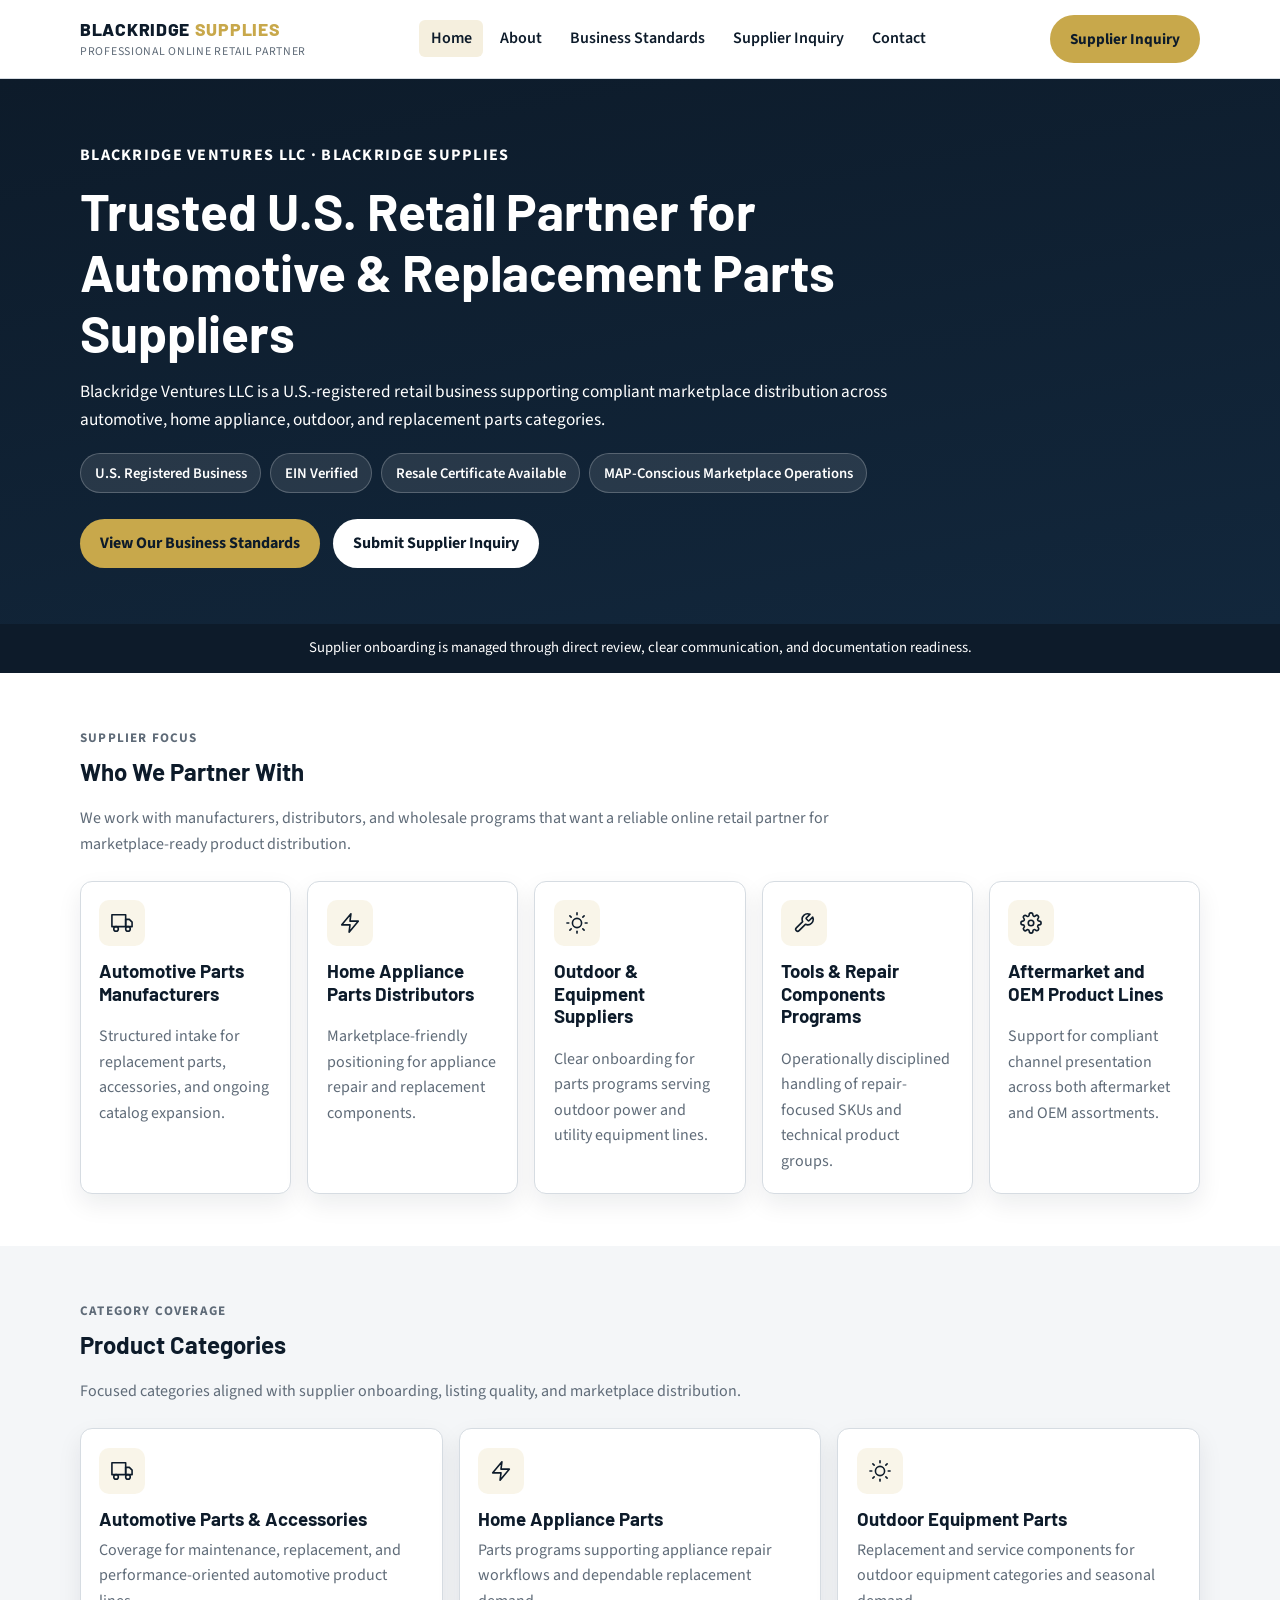
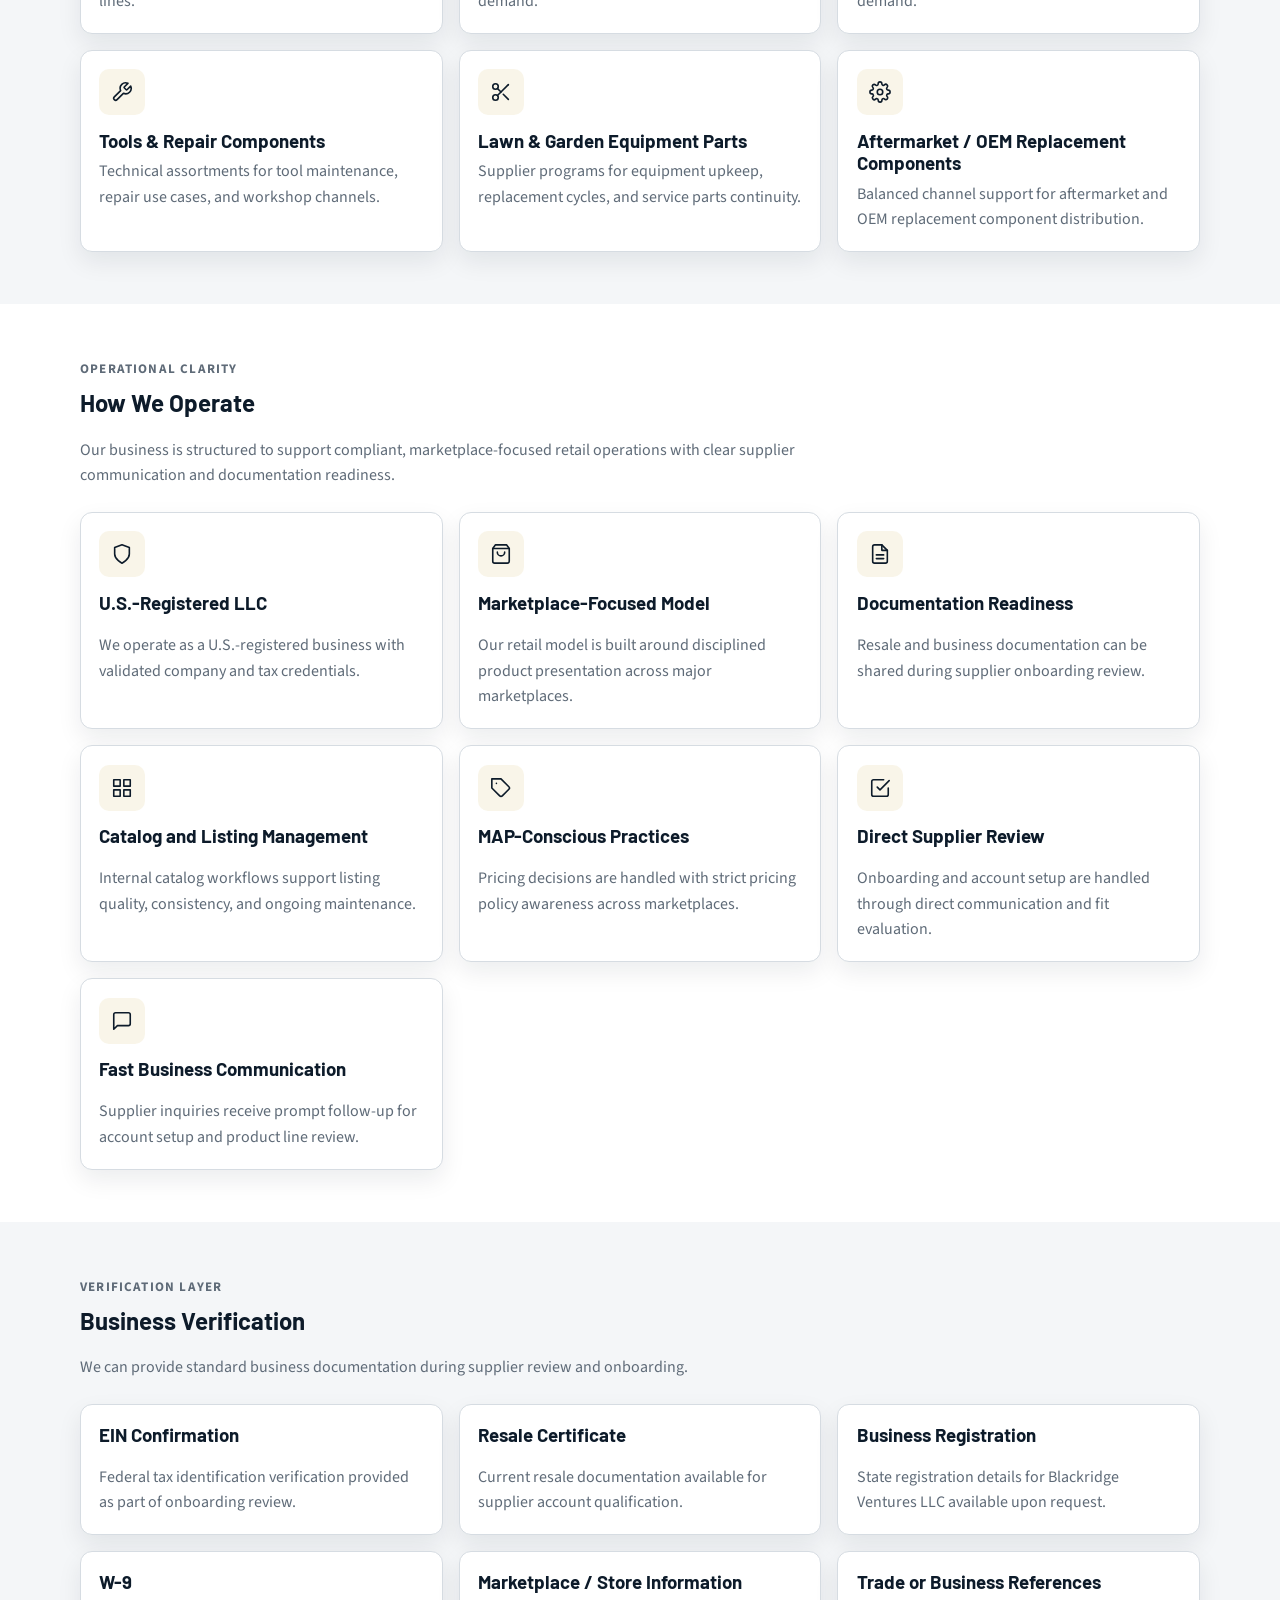
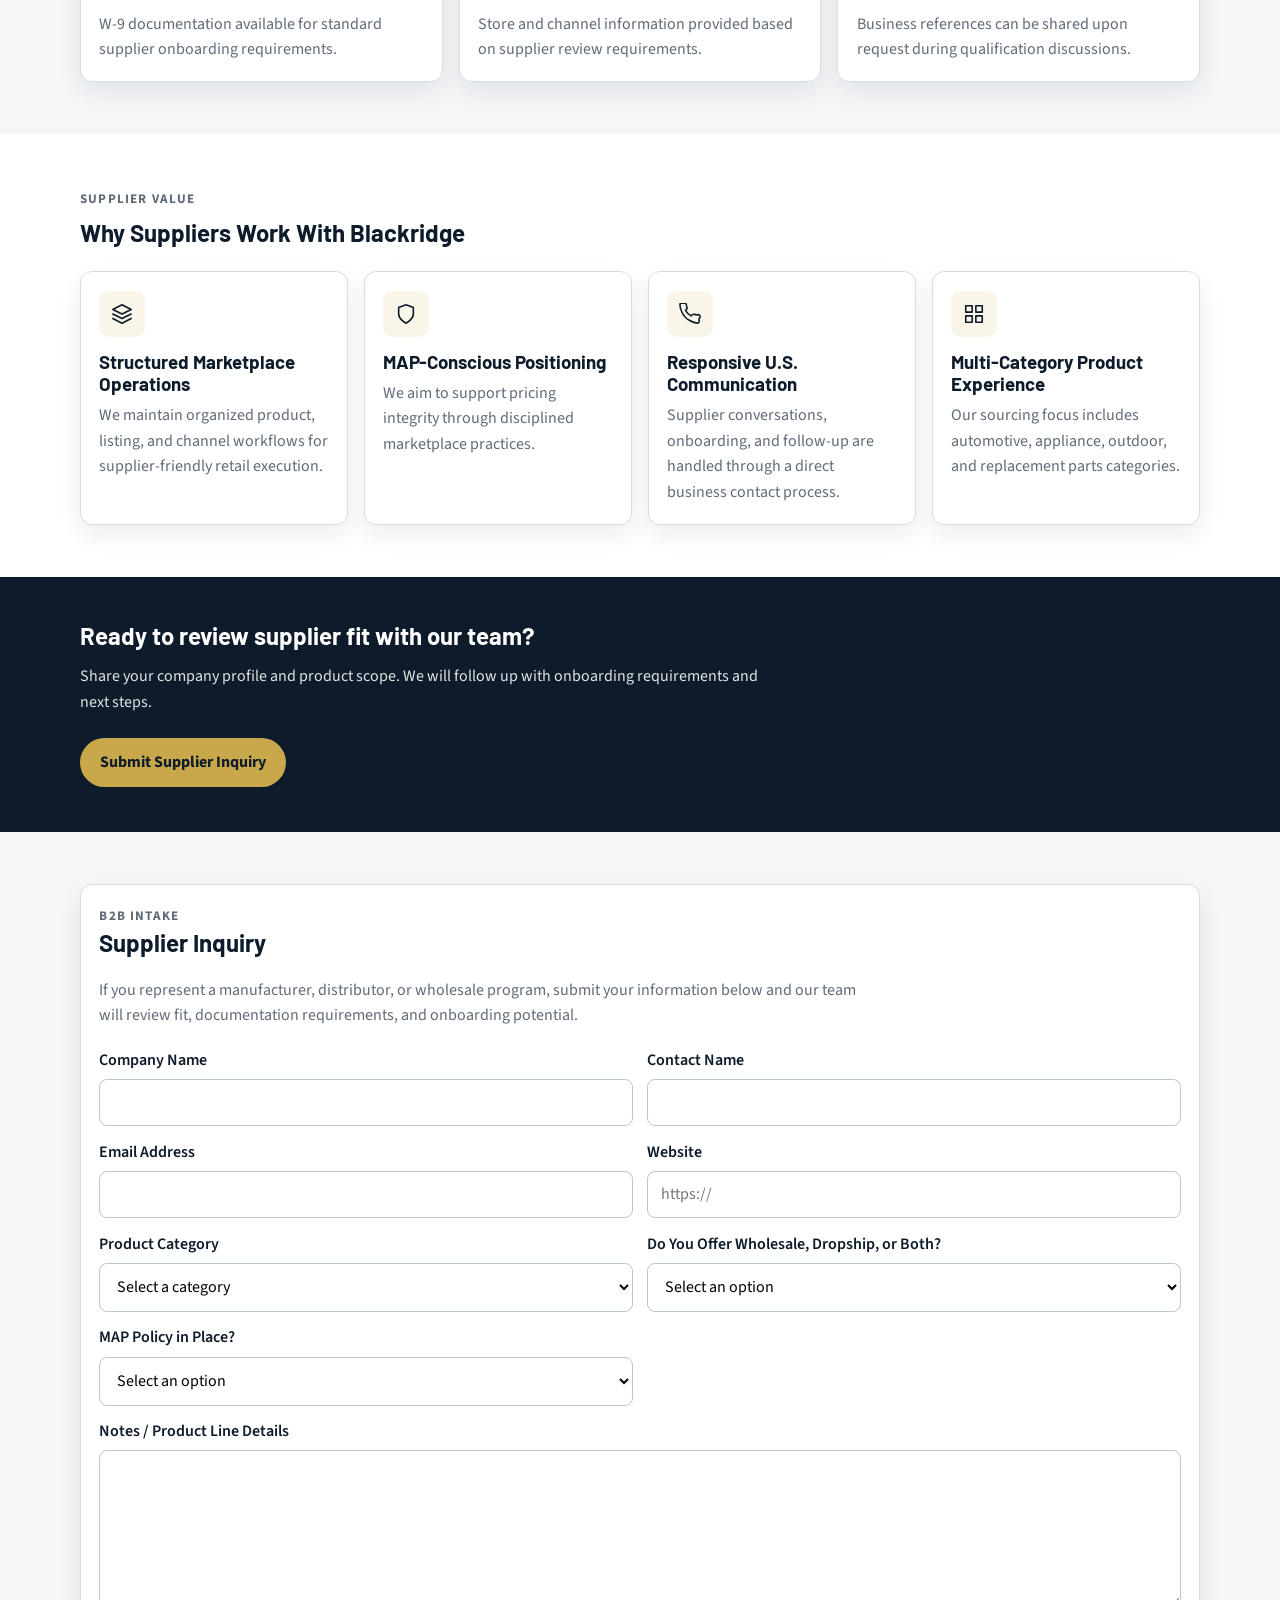
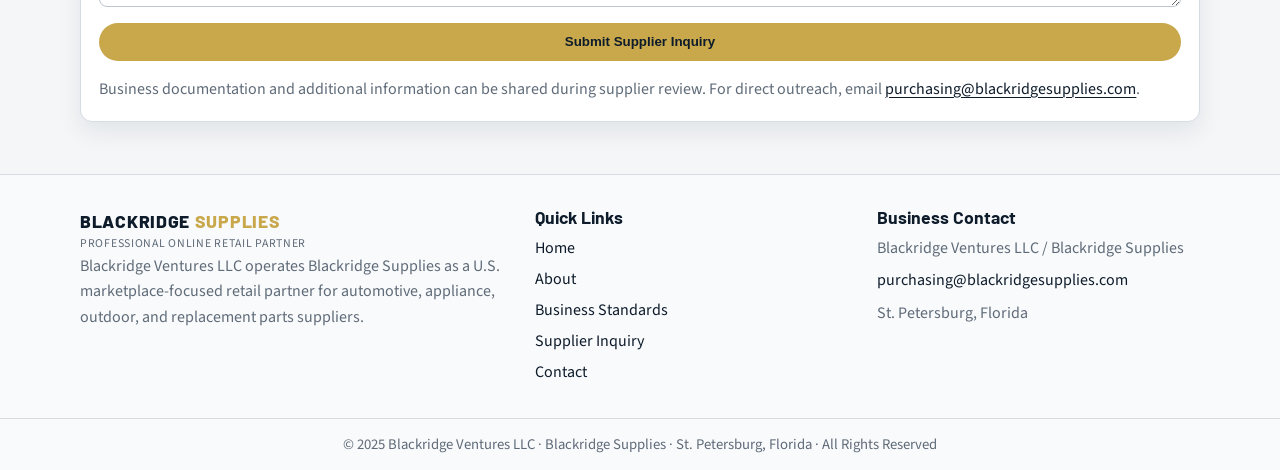
==== index.html @ 545519c8 "Add SVG icons to all cards and fix mobile operation card overlap - Replace absolute-positioned numbe" ====
<!DOCTYPE html>
<html lang="en">
<head>
  <meta charset="UTF-8">
  <meta name="viewport" content="width=device-width, initial-scale=1.0">
  <title>Blackridge Supplies | Supplier Partnerships</title>
  <meta name="description" content="Blackridge Ventures LLC is a U.S.-registered retail business and marketplace partner for automotive, appliance, outdoor, and replacement parts suppliers.">
  <meta property="og:type" content="website">
  <meta property="og:title" content="Blackridge Supplies | Supplier Partnerships">
  <meta property="og:description" content="Blackridge Ventures LLC is a U.S.-registered retail business and marketplace partner for automotive, appliance, outdoor, and replacement parts suppliers.">
  <meta name="twitter:card" content="summary">
  <meta name="twitter:title" content="Blackridge Supplies | Supplier Partnerships">
  <meta name="twitter:description" content="Blackridge Ventures LLC is a U.S.-registered retail business and marketplace partner for automotive, appliance, outdoor, and replacement parts suppliers.">
  <link rel="icon" type="image/svg+xml" href="favicon.svg">
  <link rel="preconnect" href="https://fonts.googleapis.com">
  <link rel="preconnect" href="https://fonts.gstatic.com" crossorigin>
  <link href="https://fonts.googleapis.com/css2?family=Barlow:wght@500;600;700;800&family=Source+Sans+3:wght@400;500;600;700&display=swap" rel="stylesheet">
  <link rel="stylesheet" href="css/styles.css">
</head>
<body>
  <header class="site-header">
    <div class="container nav-wrap">
      <a class="logo" href="index.html" aria-label="Blackridge Supplies Home">
        <span class="logo-main">BLACKRIDGE <span class="logo-accent">SUPPLIES</span></span>
        <span class="logo-subtitle">Professional Online Retail Partner</span>
      </a>
      <nav class="main-nav" aria-label="Primary">
        <ul>
          <li><a class="active" href="index.html">Home</a></li>
          <li><a href="about.html">About</a></li>
          <li><a href="#business-standards">Business Standards</a></li>
          <li><a href="#supplier-inquiry">Supplier Inquiry</a></li>
          <li><a href="contact.html">Contact</a></li>
        </ul>
      </nav>
      <a class="btn btn-gold inquiry-btn" href="#supplier-inquiry">Supplier Inquiry</a>
      <button class="mobile-nav-toggle" type="button" aria-expanded="false" aria-label="Open navigation menu" aria-controls="mobile-menu">
        <span></span>
        <span></span>
        <span></span>
      </button>
    </div>
    <div class="container mobile-menu-wrap">
      <nav id="mobile-menu" class="mobile-menu" aria-label="Mobile Navigation" hidden>
        <ul>
          <li><a href="index.html">Home</a></li>
          <li><a href="about.html">About</a></li>
          <li><a href="#business-standards">Business Standards</a></li>
          <li><a href="#supplier-inquiry">Supplier Inquiry</a></li>
          <li><a href="contact.html">Contact</a></li>
        </ul>
        <a class="btn btn-gold mobile-menu-cta" href="#supplier-inquiry">Submit Supplier Inquiry</a>
      </nav>
    </div>
  </header>

  <main>
    <section class="hero hero-home">
      <div class="container">
        <p class="eyebrow">Blackridge Ventures LLC &middot; Blackridge Supplies</p>
        <h1>Trusted U.S. Retail Partner for Automotive &amp; Replacement Parts Suppliers</h1>
        <p class="hero-subheadline">
          Blackridge Ventures LLC is a U.S.-registered retail business supporting compliant marketplace distribution across automotive, home appliance, outdoor, and replacement parts categories.
        </p>
        <ul class="trust-pills" aria-label="Business trust signals">
          <li>U.S. Registered Business</li>
          <li>EIN Verified</li>
          <li>Resale Certificate Available</li>
          <li>MAP-Conscious Marketplace Operations</li>
        </ul>
        <div class="hero-actions">
          <a class="btn btn-gold" href="#business-standards">View Our Business Standards</a>
          <a class="btn btn-light" href="#supplier-inquiry">Submit Supplier Inquiry</a>
        </div>
      </div>
    </section>

    <section class="trust-bar">
      <div class="container">
        Supplier onboarding is managed through direct review, clear communication, and documentation readiness.
      </div>
    </section>

    <section class="section">
      <div class="container">
        <div class="section-heading">
          <p class="section-tag">Supplier Focus</p>
          <h2>Who We Partner With</h2>
          <p>We work with manufacturers, distributors, and wholesale programs that want a reliable online retail partner for marketplace-ready product distribution.</p>
        </div>
        <div class="card-grid partner-grid">
          <article class="card">
            <div class="card-icon" aria-hidden="true"><svg viewBox="0 0 24 24"><rect x="1" y="3" width="15" height="13"/><polygon points="16 8 20 8 23 11 23 16 16 16 16 8"/><circle cx="5.5" cy="18.5" r="2.5"/><circle cx="18.5" cy="18.5" r="2.5"/></svg></div>
            <h3>Automotive Parts Manufacturers</h3>
            <p>Structured intake for replacement parts, accessories, and ongoing catalog expansion.</p>
          </article>
          <article class="card">
            <div class="card-icon" aria-hidden="true"><svg viewBox="0 0 24 24"><polygon points="13 2 3 14 12 14 11 22 21 10 12 10 13 2"/></svg></div>
            <h3>Home Appliance Parts Distributors</h3>
            <p>Marketplace-friendly positioning for appliance repair and replacement components.</p>
          </article>
          <article class="card">
            <div class="card-icon" aria-hidden="true"><svg viewBox="0 0 24 24"><circle cx="12" cy="12" r="5"/><line x1="12" y1="1" x2="12" y2="3"/><line x1="12" y1="21" x2="12" y2="23"/><line x1="4.22" y1="4.22" x2="5.64" y2="5.64"/><line x1="18.36" y1="18.36" x2="19.78" y2="19.78"/><line x1="1" y1="12" x2="3" y2="12"/><line x1="21" y1="12" x2="23" y2="12"/><line x1="4.22" y1="19.78" x2="5.64" y2="18.36"/><line x1="18.36" y1="5.64" x2="19.78" y2="4.22"/></svg></div>
            <h3>Outdoor &amp; Equipment Suppliers</h3>
            <p>Clear onboarding for parts programs serving outdoor power and utility equipment lines.</p>
          </article>
          <article class="card">
            <div class="card-icon" aria-hidden="true"><svg viewBox="0 0 24 24"><path d="M14.7 6.3a1 1 0 000 1.4l1.6 1.6a1 1 0 001.4 0l3.77-3.77a6 6 0 01-7.94 7.94l-6.91 6.91a2.12 2.12 0 01-3-3l6.91-6.91a6 6 0 017.94-7.94l-3.76 3.76z"/></svg></div>
            <h3>Tools &amp; Repair Components Programs</h3>
            <p>Operationally disciplined handling of repair-focused SKUs and technical product groups.</p>
          </article>
          <article class="card">
            <div class="card-icon" aria-hidden="true"><svg viewBox="0 0 24 24"><circle cx="12" cy="12" r="3"/><path d="M19.4 15a1.65 1.65 0 00.33 1.82l.06.06a2 2 0 010 2.83 2 2 0 01-2.83 0l-.06-.06a1.65 1.65 0 00-1.82-.33 1.65 1.65 0 00-1 1.51V21a2 2 0 01-4 0v-.09A1.65 1.65 0 009 19.4a1.65 1.65 0 00-1.82.33l-.06.06a2 2 0 01-2.83-2.83l.06-.06A1.65 1.65 0 004.68 15a1.65 1.65 0 00-1.51-1H3a2 2 0 010-4h.09A1.65 1.65 0 004.6 9a1.65 1.65 0 00-.33-1.82l-.06-.06a2 2 0 012.83-2.83l.06.06A1.65 1.65 0 009 4.68a1.65 1.65 0 001-1.51V3a2 2 0 014 0v.09a1.65 1.65 0 001 1.51 1.65 1.65 0 001.82-.33l.06-.06a2 2 0 012.83 2.83l-.06.06A1.65 1.65 0 0019.4 9a1.65 1.65 0 001.51 1H21a2 2 0 010 4h-.09a1.65 1.65 0 00-1.51 1z"/></svg></div>
            <h3>Aftermarket and OEM Product Lines</h3>
            <p>Support for compliant channel presentation across both aftermarket and OEM assortments.</p>
          </article>
        </div>
      </div>
    </section>

    <section class="section section-muted">
      <div class="container">
        <div class="section-heading">
          <p class="section-tag">Category Coverage</p>
          <h2>Product Categories</h2>
          <p>Focused categories aligned with supplier onboarding, listing quality, and marketplace distribution.</p>
        </div>
        <div class="card-grid category-grid">
          <article class="card category-card">
            <div class="card-icon" aria-hidden="true"><svg viewBox="0 0 24 24"><rect x="1" y="3" width="15" height="13"/><polygon points="16 8 20 8 23 11 23 16 16 16 16 8"/><circle cx="5.5" cy="18.5" r="2.5"/><circle cx="18.5" cy="18.5" r="2.5"/></svg></div>
            <h3>Automotive Parts &amp; Accessories</h3>
            <p>Coverage for maintenance, replacement, and performance-oriented automotive product lines.</p>
          </article>
          <article class="card category-card">
            <div class="card-icon" aria-hidden="true"><svg viewBox="0 0 24 24"><polygon points="13 2 3 14 12 14 11 22 21 10 12 10 13 2"/></svg></div>
            <h3>Home Appliance Parts</h3>
            <p>Parts programs supporting appliance repair workflows and dependable replacement demand.</p>
          </article>
          <article class="card category-card">
            <div class="card-icon" aria-hidden="true"><svg viewBox="0 0 24 24"><circle cx="12" cy="12" r="5"/><line x1="12" y1="1" x2="12" y2="3"/><line x1="12" y1="21" x2="12" y2="23"/><line x1="4.22" y1="4.22" x2="5.64" y2="5.64"/><line x1="18.36" y1="18.36" x2="19.78" y2="19.78"/><line x1="1" y1="12" x2="3" y2="12"/><line x1="21" y1="12" x2="23" y2="12"/><line x1="4.22" y1="19.78" x2="5.64" y2="18.36"/><line x1="18.36" y1="5.64" x2="19.78" y2="4.22"/></svg></div>
            <h3>Outdoor Equipment Parts</h3>
            <p>Replacement and service components for outdoor equipment categories and seasonal demand.</p>
          </article>
          <article class="card category-card">
            <div class="card-icon" aria-hidden="true"><svg viewBox="0 0 24 24"><path d="M14.7 6.3a1 1 0 000 1.4l1.6 1.6a1 1 0 001.4 0l3.77-3.77a6 6 0 01-7.94 7.94l-6.91 6.91a2.12 2.12 0 01-3-3l6.91-6.91a6 6 0 017.94-7.94l-3.76 3.76z"/></svg></div>
            <h3>Tools &amp; Repair Components</h3>
            <p>Technical assortments for tool maintenance, repair use cases, and workshop channels.</p>
          </article>
          <article class="card category-card">
            <div class="card-icon" aria-hidden="true"><svg viewBox="0 0 24 24"><circle cx="6" cy="6" r="3"/><circle cx="6" cy="18" r="3"/><line x1="20" y1="4" x2="8.12" y2="15.88"/><line x1="14.47" y1="14.48" x2="20" y2="20"/><line x1="8.12" y1="8.12" x2="12" y2="12"/></svg></div>
            <h3>Lawn &amp; Garden Equipment Parts</h3>
            <p>Supplier programs for equipment upkeep, replacement cycles, and service parts continuity.</p>
          </article>
          <article class="card category-card">
            <div class="card-icon" aria-hidden="true"><svg viewBox="0 0 24 24"><circle cx="12" cy="12" r="3"/><path d="M19.4 15a1.65 1.65 0 00.33 1.82l.06.06a2 2 0 010 2.83 2 2 0 01-2.83 0l-.06-.06a1.65 1.65 0 00-1.82-.33 1.65 1.65 0 00-1 1.51V21a2 2 0 01-4 0v-.09A1.65 1.65 0 009 19.4a1.65 1.65 0 00-1.82.33l-.06.06a2 2 0 01-2.83-2.83l.06-.06A1.65 1.65 0 004.68 15a1.65 1.65 0 00-1.51-1H3a2 2 0 010-4h.09A1.65 1.65 0 004.6 9a1.65 1.65 0 00-.33-1.82l-.06-.06a2 2 0 012.83-2.83l.06.06A1.65 1.65 0 009 4.68a1.65 1.65 0 001-1.51V3a2 2 0 014 0v.09a1.65 1.65 0 001 1.51 1.65 1.65 0 001.82-.33l.06-.06a2 2 0 012.83 2.83l-.06.06A1.65 1.65 0 0019.4 9a1.65 1.65 0 001.51 1H21a2 2 0 010 4h-.09a1.65 1.65 0 00-1.51 1z"/></svg></div>
            <h3>Aftermarket / OEM Replacement Components</h3>
            <p>Balanced channel support for aftermarket and OEM replacement component distribution.</p>
          </article>
        </div>
      </div>
    </section>

    <section class="section" id="business-standards">
      <div class="container">
        <div class="section-heading">
          <p class="section-tag">Operational Clarity</p>
          <h2>How We Operate</h2>
          <p>Our business is structured to support compliant, marketplace-focused retail operations with clear supplier communication and documentation readiness.</p>
        </div>
        <div class="card-grid operations-grid">
          <article class="card operation-card">
            <div class="card-icon" aria-hidden="true"><svg viewBox="0 0 24 24"><path d="M12 22s8-4 8-10V5l-8-3-8 3v7c0 6 8 10 8 10z"/></svg></div>
            <h3>U.S.-Registered LLC</h3>
            <p>We operate as a U.S.-registered business with validated company and tax credentials.</p>
          </article>
          <article class="card operation-card">
            <div class="card-icon" aria-hidden="true"><svg viewBox="0 0 24 24"><path d="M6 2L3 6v14a2 2 0 002 2h14a2 2 0 002-2V6l-3-4z"/><line x1="3" y1="6" x2="21" y2="6"/><path d="M16 10a4 4 0 01-8 0"/></svg></div>
            <h3>Marketplace-Focused Model</h3>
            <p>Our retail model is built around disciplined product presentation across major marketplaces.</p>
          </article>
          <article class="card operation-card">
            <div class="card-icon" aria-hidden="true"><svg viewBox="0 0 24 24"><path d="M14 2H6a2 2 0 00-2 2v16a2 2 0 002 2h12a2 2 0 002-2V8z"/><polyline points="14 2 14 8 20 8"/><line x1="16" y1="13" x2="8" y2="13"/><line x1="16" y1="17" x2="8" y2="17"/></svg></div>
            <h3>Documentation Readiness</h3>
            <p>Resale and business documentation can be shared during supplier onboarding review.</p>
          </article>
          <article class="card operation-card">
            <div class="card-icon" aria-hidden="true"><svg viewBox="0 0 24 24"><rect x="3" y="3" width="7" height="7"/><rect x="14" y="3" width="7" height="7"/><rect x="14" y="14" width="7" height="7"/><rect x="3" y="14" width="7" height="7"/></svg></div>
            <h3>Catalog and Listing Management</h3>
            <p>Internal catalog workflows support listing quality, consistency, and ongoing maintenance.</p>
          </article>
          <article class="card operation-card">
            <div class="card-icon" aria-hidden="true"><svg viewBox="0 0 24 24"><path d="M20.59 13.41l-7.17 7.17a2 2 0 01-2.83 0L2 12V2h10l8.59 8.59a2 2 0 010 2.82z"/><line x1="7" y1="7" x2="7.01" y2="7"/></svg></div>
            <h3>MAP-Conscious Practices</h3>
            <p>Pricing decisions are handled with strict pricing policy awareness across marketplaces.</p>
          </article>
          <article class="card operation-card">
            <div class="card-icon" aria-hidden="true"><svg viewBox="0 0 24 24"><polyline points="9 11 12 14 22 4"/><path d="M21 12v7a2 2 0 01-2 2H5a2 2 0 01-2-2V5a2 2 0 012-2h11"/></svg></div>
            <h3>Direct Supplier Review</h3>
            <p>Onboarding and account setup are handled through direct communication and fit evaluation.</p>
          </article>
          <article class="card operation-card">
            <div class="card-icon" aria-hidden="true"><svg viewBox="0 0 24 24"><path d="M21 15a2 2 0 01-2 2H7l-4 4V5a2 2 0 012-2h14a2 2 0 012 2z"/></svg></div>
            <h3>Fast Business Communication</h3>
            <p>Supplier inquiries receive prompt follow-up for account setup and product line review.</p>
          </article>
        </div>
      </div>
    </section>

    <section class="section section-muted">
      <div class="container">
        <div class="section-heading">
          <p class="section-tag">Verification Layer</p>
          <h2>Business Verification</h2>
          <p>We can provide standard business documentation during supplier review and onboarding.</p>
        </div>
        <div class="card-grid docs-grid">
          <article class="card">
            <h3>EIN Confirmation</h3>
            <p>Federal tax identification verification provided as part of onboarding review.</p>
          </article>
          <article class="card">
            <h3>Resale Certificate</h3>
            <p>Current resale documentation available for supplier account qualification.</p>
          </article>
          <article class="card">
            <h3>Business Registration</h3>
            <p>State registration details for Blackridge Ventures LLC available upon request.</p>
          </article>
          <article class="card">
            <h3>W-9</h3>
            <p>W-9 documentation available for standard supplier onboarding requirements.</p>
          </article>
          <article class="card">
            <h3>Marketplace / Store Information</h3>
            <p>Store and channel information provided based on supplier review requirements.</p>
          </article>
          <article class="card">
            <h3>Trade or Business References</h3>
            <p>Business references can be shared upon request during qualification discussions.</p>
          </article>
        </div>
      </div>
    </section>

    <section class="section">
      <div class="container">
        <div class="section-heading">
          <p class="section-tag">Supplier Value</p>
          <h2>Why Suppliers Work With Blackridge</h2>
        </div>
        <div class="card-grid reason-grid">
          <article class="card reason-card">
            <div class="card-icon" aria-hidden="true"><svg viewBox="0 0 24 24"><polygon points="12 2 2 7 12 12 22 7 12 2"/><polyline points="2 17 12 22 22 17"/><polyline points="2 12 12 17 22 12"/></svg></div>
            <h3>Structured Marketplace Operations</h3>
            <p>We maintain organized product, listing, and channel workflows for supplier-friendly retail execution.</p>
          </article>
          <article class="card reason-card">
            <div class="card-icon" aria-hidden="true"><svg viewBox="0 0 24 24"><path d="M12 22s8-4 8-10V5l-8-3-8 3v7c0 6 8 10 8 10z"/></svg></div>
            <h3>MAP-Conscious Positioning</h3>
            <p>We aim to support pricing integrity through disciplined marketplace practices.</p>
          </article>
          <article class="card reason-card">
            <div class="card-icon" aria-hidden="true"><svg viewBox="0 0 24 24"><path d="M22 16.92v3a2 2 0 01-2.18 2 19.79 19.79 0 01-8.63-3.07A19.5 19.5 0 013.07 9.8 19.79 19.79 0 01.99 1.17 2 2 0 013 .19h3a2 2 0 012 1.72c.127.96.361 1.903.7 2.81a2 2 0 01-.45 2.11L7.09 8a16 16 0 006.09 6.09l1.27-1.27a2 2 0 012.11-.45c.907.339 1.85.573 2.81.7A2 2 0 0122 16.92z"/></svg></div>
            <h3>Responsive U.S. Communication</h3>
            <p>Supplier conversations, onboarding, and follow-up are handled through a direct business contact process.</p>
          </article>
          <article class="card reason-card">
            <div class="card-icon" aria-hidden="true"><svg viewBox="0 0 24 24"><rect x="3" y="3" width="7" height="7"/><rect x="14" y="3" width="7" height="7"/><rect x="14" y="14" width="7" height="7"/><rect x="3" y="14" width="7" height="7"/></svg></div>
            <h3>Multi-Category Product Experience</h3>
            <p>Our sourcing focus includes automotive, appliance, outdoor, and replacement parts categories.</p>
          </article>
        </div>
      </div>
    </section>

    <section class="cta-banner">
      <div class="container cta-inner">
        <h2>Ready to review supplier fit with our team?</h2>
        <p>Share your company profile and product scope. We will follow up with onboarding requirements and next steps.</p>
        <a class="btn btn-gold" href="#supplier-inquiry">Submit Supplier Inquiry</a>
      </div>
    </section>

    <section class="section section-muted" id="supplier-inquiry">
      <div class="container">
        <div class="form-wrap card">
          <div class="section-heading">
            <p class="section-tag">B2B Intake</p>
            <h2>Supplier Inquiry</h2>
            <p>If you represent a manufacturer, distributor, or wholesale program, submit your information below and our team will review fit, documentation requirements, and onboarding potential.</p>
          </div>
          <form name="supplier-inquiry" netlify method="POST" class="contact-form">
            <input type="hidden" name="form-name" value="supplier-inquiry">
            <div class="form-grid">
              <div class="field-group">
                <label for="company-name">Company Name</label>
                <input id="company-name" name="company_name" type="text" required>
              </div>
              <div class="field-group">
                <label for="contact-name">Contact Name</label>
                <input id="contact-name" name="contact_name" type="text" required>
              </div>
              <div class="field-group">
                <label for="email">Email Address</label>
                <input id="email" name="email" type="email" required>
              </div>
              <div class="field-group">
                <label for="website">Website</label>
                <input id="website" name="website" type="url" placeholder="https://">
              </div>
              <div class="field-group">
                <label for="product-category">Product Category</label>
                <select id="product-category" name="product_category" required>
                  <option value="">Select a category</option>
                  <option value="automotive-parts">Automotive Parts &amp; Accessories</option>
                  <option value="home-appliance-parts">Home Appliance Parts</option>
                  <option value="outdoor-equipment-parts">Outdoor Equipment Parts</option>
                  <option value="tools-repair-components">Tools &amp; Repair Components</option>
                  <option value="multi-category">Multi-Category Product Program</option>
                </select>
              </div>
              <div class="field-group">
                <label for="model">Do You Offer Wholesale, Dropship, or Both?</label>
                <select id="model" name="fulfillment_model" required>
                  <option value="">Select an option</option>
                  <option value="wholesale">Wholesale</option>
                  <option value="dropship">Dropship</option>
                  <option value="both">Both</option>
                </select>
              </div>
              <div class="field-group">
                <label for="map-policy">MAP Policy in Place?</label>
                <select id="map-policy" name="map_policy" required>
                  <option value="">Select an option</option>
                  <option value="yes">Yes</option>
                  <option value="no">No</option>
                  <option value="varies">Varies by product line</option>
                </select>
              </div>
              <div class="field-group field-full">
                <label for="notes">Notes / Product Line Details</label>
                <textarea id="notes" name="notes" rows="6" required></textarea>
              </div>
            </div>
            <button class="btn btn-gold" type="submit">Submit Supplier Inquiry</button>
          </form>
          <p class="form-note">Business documentation and additional information can be shared during supplier review. For direct outreach, email <a href="mailto:purchasing@blackridgesupplies.com">purchasing@blackridgesupplies.com</a>.</p>
        </div>
      </div>
    </section>
  </main>

  <footer class="site-footer">
    <div class="container footer-top">
      <div>
        <a class="logo footer-logo" href="index.html">
          <span class="logo-main">BLACKRIDGE <span class="logo-accent">SUPPLIES</span></span>
          <span class="logo-subtitle">Professional Online Retail Partner</span>
        </a>
        <p class="footer-text">Blackridge Ventures LLC operates Blackridge Supplies as a U.S. marketplace-focused retail partner for automotive, appliance, outdoor, and replacement parts suppliers.</p>
      </div>
      <div>
        <h3 class="footer-title">Quick Links</h3>
        <ul class="footer-links">
          <li><a href="index.html">Home</a></li>
          <li><a href="about.html">About</a></li>
          <li><a href="#business-standards">Business Standards</a></li>
          <li><a href="#supplier-inquiry">Supplier Inquiry</a></li>
          <li><a href="contact.html">Contact</a></li>
        </ul>
      </div>
      <div>
        <h3 class="footer-title">Business Contact</h3>
        <p class="footer-text">Blackridge Ventures LLC / Blackridge Supplies</p>
        <p class="footer-text"><a href="mailto:purchasing@blackridgesupplies.com">purchasing@blackridgesupplies.com</a></p>
        <p class="footer-text">St. Petersburg, Florida</p>
      </div>
    </div>
    <div class="footer-bottom">
      <div class="container">
        &copy; 2025 Blackridge Ventures LLC &middot; Blackridge Supplies &middot; St. Petersburg, Florida &middot; All Rights Reserved
      </div>
    </div>
  </footer>
  <script>
    (function () {
      var forms = document.querySelectorAll(".contact-form");
      forms.forEach(function (form) {
        form.addEventListener("submit", function (e) {
          e.preventDefault();
          var btn = form.querySelector('[type="submit"]');
          if (!btn) return;
          btn.disabled = true;
          btn.textContent = "Sending\u2026";

          setTimeout(function () {
            var wrap = form.closest(".form-wrap") || form.parentElement;
            var successHtml =
              '<div class="form-success" role="alert" aria-live="assertive">' +
              '<div class="form-success-icon"><svg viewBox="0 0 24 24" aria-hidden="true"><polyline points="20 6 9 17 4 12"/></svg></div>' +
              '<p class="form-success-title">Inquiry Received</p>' +
              '<p>Thank you for submitting your information. Our team will review your inquiry and follow up within 1 business day.</p>' +
              '<p>For direct contact: <a href="mailto:purchasing@blackridgesupplies.com">purchasing@blackridgesupplies.com</a></p>' +
              '</div>';
            form.outerHTML = successHtml;
          }, 900);
        });
      });
    })();

    (function () {
      var header = document.querySelector(".site-header");
      if (!header) return;

      var toggle = header.querySelector(".mobile-nav-toggle");
      var menu = header.querySelector(".mobile-menu");
      if (!toggle || !menu) return;

      function closeMenu() {
        toggle.setAttribute("aria-expanded", "false");
        toggle.setAttribute("aria-label", "Open navigation menu");
        menu.classList.remove("is-open");
        menu.hidden = true;
      }

      function openMenu() {
        toggle.setAttribute("aria-expanded", "true");
        toggle.setAttribute("aria-label", "Close navigation menu");
        menu.hidden = false;
        requestAnimationFrame(function () {
          menu.classList.add("is-open");
        });
      }

      toggle.addEventListener("click", function () {
        var isExpanded = toggle.getAttribute("aria-expanded") === "true";
        if (isExpanded) {
          closeMenu();
        } else {
          openMenu();
        }
      });

      menu.querySelectorAll("a").forEach(function (link) {
        link.addEventListener("click", closeMenu);
      });

      document.addEventListener("keydown", function (event) {
        if (event.key === "Escape") closeMenu();
      });

      window.addEventListener("resize", function () {
        if (!window.matchMedia("(max-width: 768px)").matches) closeMenu();
      });
    })();
  </script>
</body>
</html>
---- css/styles.css ----
:root {
  --color-navy: #0d1b2a;
  --color-gold: #c8a84b;
  --color-white: #ffffff;
  --color-text: #1d2732;
  --color-muted: #5f6b78;
  --color-surface: #f4f6f8;
  --color-border: #d6dce2;
  --shadow-card: 0 10px 25px rgba(13, 27, 42, 0.08);
  --shadow-button: 0 8px 16px rgba(13, 27, 42, 0.2);
  --radius: 12px;
  --transition: all 0.3s ease;
  --container: 1120px;
}

*,
*::before,
*::after {
  box-sizing: border-box;
}

html {
  scroll-behavior: smooth;
}

body {
  margin: 0;
  font-family: "Source Sans 3", Arial, sans-serif;
  color: var(--color-text);
  background: var(--color-white);
  line-height: 1.6;
}

h1,
h2,
h3,
h4 {
  margin-top: 0;
  line-height: 1.2;
  font-family: "Barlow", "Segoe UI", sans-serif;
  color: var(--color-navy);
}

p {
  margin-top: 0;
}

a,
button,
input,
select,
textarea,
.card,
.btn {
  transition: var(--transition);
}

a {
  color: inherit;
  text-decoration: none;
}

.container {
  width: min(100% - 2rem, var(--container));
  margin-inline: auto;
}

.site-header {
  position: sticky;
  top: 0;
  z-index: 1000;
  background: var(--color-white);
  border-bottom: 1px solid var(--color-border);
}

.nav-wrap {
  display: flex;
  flex-wrap: wrap;
  align-items: center;
  justify-content: space-between;
  gap: 0.75rem 1rem;
  padding: 0.95rem 0;
}

.logo {
  display: inline-flex;
  flex-direction: column;
}

.logo-main {
  font-family: "Barlow", "Segoe UI", sans-serif;
  font-weight: 800;
  letter-spacing: 0.04em;
  font-size: 1.1rem;
  color: var(--color-navy);
}

.logo-accent {
  color: var(--color-gold);
}

.logo-subtitle {
  font-size: 0.74rem;
  color: var(--color-muted);
  text-transform: uppercase;
  letter-spacing: 0.06em;
}

.main-nav ul {
  list-style: none;
  display: flex;
  flex-wrap: wrap;
  gap: 0.35rem;
  margin: 0;
  padding: 0;
}

.main-nav a {
  display: inline-block;
  padding: 0.35rem 0.7rem;
  border-radius: 6px;
  color: var(--color-navy);
  font-weight: 600;
}

.main-nav a:hover,
.main-nav a.active {
  background: rgba(200, 168, 75, 0.18);
}

.btn {
  display: inline-flex;
  align-items: center;
  justify-content: center;
  border: 0;
  border-radius: 999px;
  padding: 0.72rem 1.25rem;
  font-weight: 700;
  cursor: pointer;
  text-align: center;
}

.btn-gold {
  background: var(--color-gold);
  color: var(--color-navy);
}

.btn-light {
  background: var(--color-white);
  color: var(--color-navy);
}

.btn:hover,
.btn:focus-visible {
  transform: translateY(-2px);
  box-shadow: var(--shadow-button);
}

.inquiry-btn {
  font-size: 0.95rem;
}

.mobile-nav-toggle,
.mobile-menu-wrap {
  display: none;
}

.mobile-nav-toggle {
  border: 1px solid var(--color-border);
  background: var(--color-white);
  color: var(--color-navy);
  border-radius: 10px;
  width: 44px;
  height: 40px;
  padding: 0;
  align-items: center;
  justify-content: center;
  flex-direction: column;
  gap: 4px;
  cursor: pointer;
}

.mobile-nav-toggle span {
  width: 18px;
  height: 2px;
  border-radius: 2px;
  background: var(--color-navy);
}

.mobile-menu {
  border-top: 1px solid var(--color-border);
  padding: 0.55rem 0 0.85rem;
  opacity: 0;
  transform: translateY(-8px);
  transition: opacity 0.25s ease, transform 0.25s ease;
}

.mobile-menu.is-open {
  opacity: 1;
  transform: translateY(0);
}

.mobile-menu ul {
  margin: 0;
  padding: 0;
  list-style: none;
  display: grid;
  gap: 0.2rem;
}

.mobile-menu a {
  display: block;
  font-weight: 600;
  color: var(--color-navy);
  padding: 0.58rem 0.15rem;
}

.mobile-menu-cta {
  width: 100%;
  margin-top: 0.55rem;
}

.hero {
  padding: 4rem 0 3.5rem;
}

.hero-home {
  background: linear-gradient(170deg, #0d1b2a 0%, #12273c 100%);
  color: var(--color-white);
}

.hero-home h1,
.hero-home p {
  color: var(--color-white);
}

.eyebrow {
  font-weight: 700;
  text-transform: uppercase;
  letter-spacing: 0.08em;
  color: var(--color-gold);
  margin-bottom: 0.7rem;
}

.hero h1 {
  font-size: clamp(2rem, 4vw, 3.2rem);
  margin-bottom: 0.9rem;
  max-width: 900px;
}

.hero-subheadline {
  font-size: 1.08rem;
  max-width: 820px;
}

.trust-pills {
  list-style: none;
  margin: 1.25rem 0 0;
  padding: 0;
  display: flex;
  flex-wrap: wrap;
  gap: 0.55rem;
}

.trust-pills li {
  font-weight: 600;
  font-size: 0.92rem;
  background: rgba(255, 255, 255, 0.1);
  color: var(--color-white);
  border: 1px solid rgba(255, 255, 255, 0.22);
  border-radius: 999px;
  padding: 0.45rem 0.85rem;
}

.hero-actions {
  margin-top: 1.6rem;
  display: flex;
  flex-direction: column;
  gap: 0.8rem;
  max-width: 430px;
}

.trust-bar {
  background: var(--color-navy);
  color: var(--color-white);
  font-size: 0.92rem;
  text-align: center;
  padding: 0.8rem 0;
}

.section {
  padding: 3.25rem 0;
}

.section-muted {
  background: var(--color-surface);
}

.section-heading {
  margin-bottom: 1.45rem;
}

.section-heading p {
  max-width: 760px;
  color: var(--color-muted);
}

.section-tag {
  display: inline-block;
  margin-bottom: 0.55rem;
  color: var(--color-gold);
  font-weight: 700;
  text-transform: uppercase;
  letter-spacing: 0.09em;
  font-size: 0.82rem;
}

.card-grid {
  display: grid;
  grid-template-columns: 1fr;
  gap: 1rem;
}

.card-grid > .card {
  height: 100%;
}

.card {
  background: var(--color-white);
  border: 1px solid var(--color-border);
  border-radius: var(--radius);
  box-shadow: var(--shadow-card);
  padding: 1.15rem;
}

.card:hover,
.card:focus-within {
  transform: translateY(-4px);
  box-shadow: 0 14px 28px rgba(13, 27, 42, 0.12);
}

.category-card h3,
.reason-card h3,
.value-card h3,
.info-card h3 {
  margin-bottom: 0.45rem;
}

.category-card p,
.reason-card p,
.value-card p,
.info-card p,
.card p {
  margin-bottom: 0;
  color: var(--color-muted);
}

.card-icon {
  width: 46px;
  height: 46px;
  border-radius: 10px;
  background: rgba(200, 168, 75, 0.12);
  display: flex;
  align-items: center;
  justify-content: center;
  margin-bottom: 0.9rem;
  flex-shrink: 0;
}

.card-icon svg {
  width: 22px;
  height: 22px;
  stroke: var(--color-navy);
  stroke-width: 1.75;
  fill: none;
  stroke-linecap: round;
  stroke-linejoin: round;
}

.cta-banner {
  background: var(--color-navy);
  color: var(--color-white);
  padding: 2.8rem 0;
}

.cta-banner h2 {
  color: var(--color-white);
  margin-bottom: 0.35rem;
}

.cta-banner p {
  color: rgba(255, 255, 255, 0.88);
  margin-bottom: 0.95rem;
  max-width: 700px;
}

.cta-inner {
  display: flex;
  flex-direction: column;
  align-items: flex-start;
  gap: 0.5rem;
}

.page-hero {
  background: var(--color-navy);
  padding: 3rem 0;
}

.page-hero h1 {
  color: var(--color-white);
  margin-bottom: 0;
}

.lead {
  font-size: 1.1rem;
  color: var(--color-text);
  margin-bottom: 0.9rem;
}

.lead-support {
  margin-bottom: 0;
  color: var(--color-muted);
}

.narrow-content {
  max-width: 900px;
}

.form-wrap .section-heading {
  margin-bottom: 1.2rem;
}

.contact-form {
  display: grid;
  gap: 0.95rem;
}

.form-grid {
  display: grid;
  grid-template-columns: 1fr;
  gap: 0.85rem;
}

.field-group {
  display: grid;
  gap: 0.35rem;
}

.field-full {
  grid-column: 1 / -1;
}

.contact-form label {
  font-weight: 600;
  color: var(--color-navy);
}

.contact-form input,
.contact-form select,
.contact-form textarea {
  width: 100%;
  padding: 0.72rem 0.8rem;
  border-radius: 8px;
  border: 1px solid #bcc6d1;
  font-family: "Source Sans 3", Arial, sans-serif;
  font-size: 1rem;
  background: var(--color-white);
}

.contact-form input:focus,
.contact-form select:focus,
.contact-form textarea:focus {
  outline: none;
  border-color: var(--color-gold);
  box-shadow: 0 0 0 3px rgba(200, 168, 75, 0.2);
}

.form-note {
  margin-top: 1rem;
  margin-bottom: 0;
  color: var(--color-muted);
}

.btn[disabled] {
  opacity: 0.65;
  cursor: not-allowed;
  transform: none;
  box-shadow: none;
}

.form-success {
  padding: 2rem 1.5rem;
  border: 1px solid rgba(200, 168, 75, 0.4);
  border-radius: var(--radius);
  background: rgba(200, 168, 75, 0.06);
  text-align: center;
}

.form-success-icon {
  display: inline-flex;
  align-items: center;
  justify-content: center;
  width: 52px;
  height: 52px;
  border-radius: 999px;
  background: rgba(200, 168, 75, 0.15);
  margin-bottom: 1rem;
}

.form-success-icon svg {
  width: 26px;
  height: 26px;
  stroke: var(--color-gold);
  stroke-width: 2.5;
  fill: none;
}

.form-success-title {
  font-family: "Barlow", "Segoe UI", sans-serif;
  font-weight: 700;
  font-size: 1.25rem;
  color: var(--color-navy);
  margin-bottom: 0.5rem;
}

.form-success p {
  color: var(--color-muted);
  max-width: 520px;
  margin-inline: auto;
}

.form-success p:last-child {
  margin-bottom: 0;
}

.form-note a {
  color: var(--color-navy);
  text-decoration: underline;
  text-decoration-thickness: 1px;
  text-underline-offset: 3px;
}

.site-footer {
  border-top: 1px solid var(--color-border);
  background: #f9fafc;
}

.footer-top {
  display: grid;
  grid-template-columns: 1fr;
  gap: 1.2rem;
  padding: 2rem 0;
}

.footer-title {
  font-size: 1.1rem;
  margin-bottom: 0.5rem;
}

.footer-links {
  margin: 0;
  padding: 0;
  list-style: none;
  display: grid;
  gap: 0.35rem;
}

.footer-links a,
.footer-text a {
  color: var(--color-navy);
}

.footer-links a:hover,
.footer-text a:hover {
  color: var(--color-gold);
}

.footer-text {
  margin-bottom: 0.45rem;
  color: var(--color-muted);
}

.footer-bottom {
  border-top: 1px solid var(--color-border);
  padding: 0.85rem 0;
  color: var(--color-muted);
  font-size: 0.92rem;
  text-align: center;
}

@media (min-width: 768px) {
  .hero-actions {
    flex-direction: row;
    max-width: none;
  }

  .partner-grid,
  .category-grid,
  .operations-grid,
  .docs-grid,
  .standards-grid,
  .reason-grid,
  .value-grid,
  .info-grid {
    grid-template-columns: repeat(2, minmax(0, 1fr));
  }

  .form-grid {
    grid-template-columns: repeat(2, minmax(0, 1fr));
  }

  .footer-top {
    grid-template-columns: 1.35fr 1fr 1fr;
  }
}

@media (min-width: 1200px) {
  .partner-grid {
    grid-template-columns: repeat(5, minmax(0, 1fr));
  }

  .category-grid {
    grid-template-columns: repeat(3, minmax(0, 1fr));
  }

  .operations-grid {
    grid-template-columns: repeat(3, minmax(0, 1fr));
  }

  .docs-grid {
    grid-template-columns: repeat(3, minmax(0, 1fr));
  }

  .standards-grid,
  .reason-grid,
  .value-grid,
  .info-grid {
    grid-template-columns: repeat(4, minmax(0, 1fr));
  }
}

@media (max-width: 768px) {
  .nav-wrap {
    flex-wrap: nowrap;
    gap: 0.55rem 0.7rem;
    padding: 0.58rem 0;
  }

  .main-nav,
  .inquiry-btn {
    display: none;
  }

  .mobile-menu-wrap {
    display: block;
  }

  .mobile-nav-toggle {
    display: inline-flex;
  }

  .logo-main {
    font-size: 0.95rem;
    letter-spacing: 0.03em;
  }

  .logo-subtitle {
    font-size: 0.64rem;
    letter-spacing: 0.03em;
  }

  .hero {
    padding: 2.35rem 0 2.05rem;
  }

  .eyebrow {
    margin-bottom: 0.45rem;
    font-size: 0.76rem;
  }

  .hero h1 {
    font-size: clamp(1.55rem, 6vw, 2.15rem);
    line-height: 1.14;
    margin-bottom: 0.62rem;
  }

  .hero-subheadline {
    font-size: 0.97rem;
    margin-bottom: 0.35rem;
  }

  .trust-pills {
    margin-top: 0.85rem;
    gap: 0.42rem;
  }

  .trust-pills li {
    font-size: 0.77rem;
    padding: 0.32rem 0.58rem;
  }

  .hero-actions {
    margin-top: 1rem;
    gap: 0.55rem;
    width: 100%;
    max-width: none;
  }

  .hero-actions .btn {
    width: 100%;
    min-height: 46px;
  }

  .trust-bar {
    font-size: 0.82rem;
    padding: 0.58rem 0;
  }

  .section {
    padding: 2.25rem 0;
  }

  .section-heading {
    margin-bottom: 1rem;
  }

  .section-heading h2 {
    margin-bottom: 0.42rem;
  }

  .section-heading p {
    font-size: 0.95rem;
  }

  .card-grid {
    gap: 0.75rem;
    grid-template-columns: 1fr;
  }

  .partner-grid,
  .category-grid,
  .operations-grid,
  .docs-grid,
  .standards-grid,
  .reason-grid,
  .value-grid,
  .info-grid {
    grid-template-columns: 1fr;
  }

  .card {
    padding: 0.9rem;
    border-radius: 11px;
  }

  .card h3 {
    margin-bottom: 0.35rem;
    font-size: 1.02rem;
  }

  .card p {
    font-size: 0.93rem;
  }

  .cta-banner {
    padding: 2rem 0;
  }

  .cta-banner h2 {
    font-size: 1.5rem;
  }

  .cta-banner p {
    font-size: 0.95rem;
    margin-bottom: 0.7rem;
  }

  .page-hero {
    padding: 2.15rem 0;
  }

  .lead {
    font-size: 1rem;
  }

  .form-wrap {
    padding: 1rem;
  }

  .form-grid {
    grid-template-columns: 1fr;
    gap: 0.72rem;
  }

  .field-group {
    gap: 0.27rem;
  }

  .contact-form textarea {
    min-height: 120px;
  }

  .contact-form .btn {
    width: 100%;
    min-height: 46px;
  }

  .footer-top {
    grid-template-columns: 1fr;
    gap: 0.95rem;
    padding: 1.55rem 0;
  }

  .footer-title {
    margin-bottom: 0.35rem;
  }

  .footer-bottom {
    font-size: 0.84rem;
    padding: 0.72rem 0;
  }
}

@media (max-width: 480px) {
  .container {
    width: min(100% - 1.35rem, var(--container));
  }

  .nav-wrap {
    padding: 0.5rem 0;
  }

  .logo-main {
    font-size: 0.9rem;
  }

  .logo-subtitle {
    font-size: 0.58rem;
    opacity: 0.85;
  }

  .mobile-nav-toggle {
    width: 40px;
    height: 36px;
  }

  .hero {
    padding: 2.05rem 0 1.75rem;
  }

  .hero h1 {
    font-size: clamp(1.36rem, 7.2vw, 1.72rem);
  }

  .hero-subheadline {
    font-size: 0.92rem;
  }

  .trust-pills {
    gap: 0.35rem;
  }

  .trust-pills li {
    font-size: 0.71rem;
    padding: 0.27rem 0.5rem;
  }

  .section {
    padding: 1.85rem 0;
  }

  .section-tag {
    font-size: 0.74rem;
    margin-bottom: 0.35rem;
  }

  .section-heading h2 {
    font-size: 1.48rem;
  }

  .section-heading p,
  .card p {
    font-size: 0.9rem;
  }

  .card {
    padding: 0.8rem;
  }

  .page-hero {
    padding: 1.9rem 0;
  }

  .cta-banner {
    padding: 1.8rem 0;
  }

  .cta-banner h2 {
    font-size: 1.32rem;
  }

  .form-wrap {
    padding: 0.85rem;
  }

  .contact-form input,
  .contact-form select,
  .contact-form textarea {
    font-size: 0.96rem;
    padding: 0.65rem 0.72rem;
  }

  .contact-form textarea {
    min-height: 108px;
  }

  .footer-top {
    padding: 1.35rem 0;
    gap: 0.85rem;
  }

  .footer-text,
  .footer-links a {
    font-size: 0.92rem;
  }
}
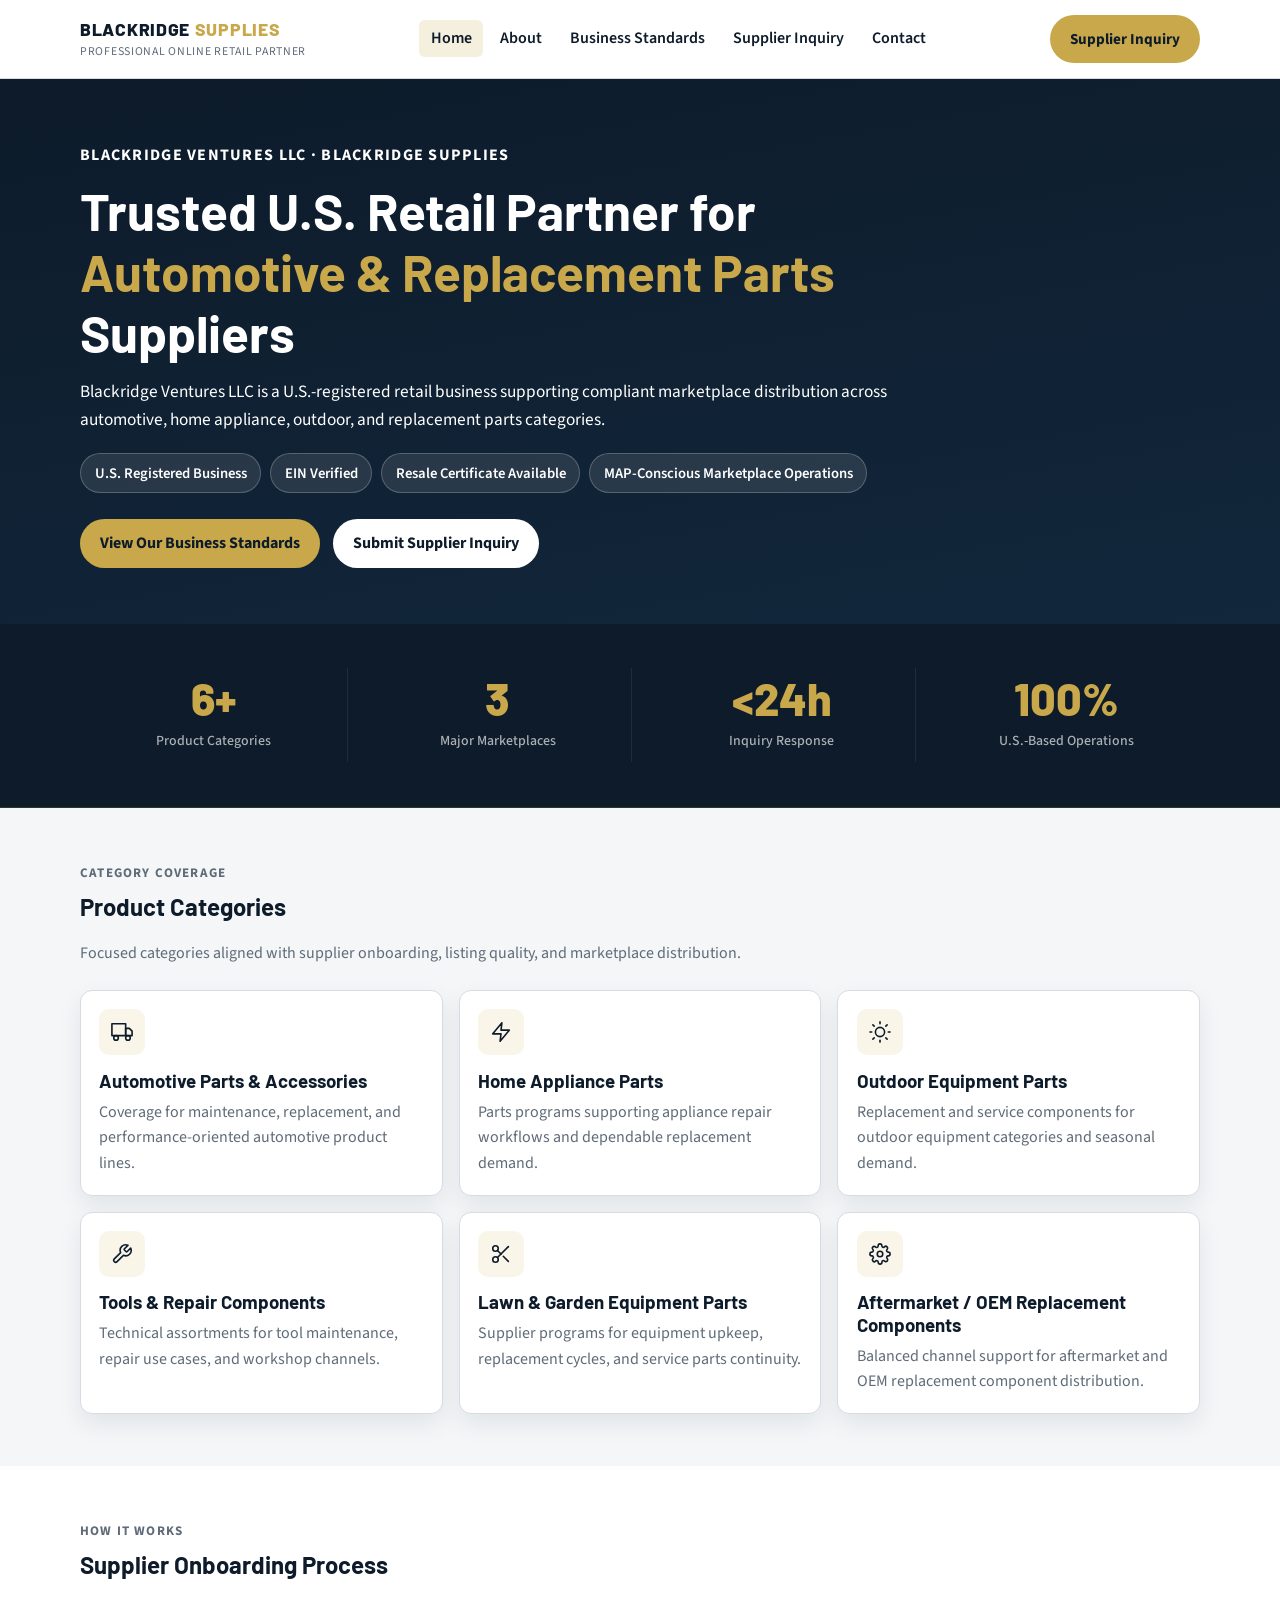
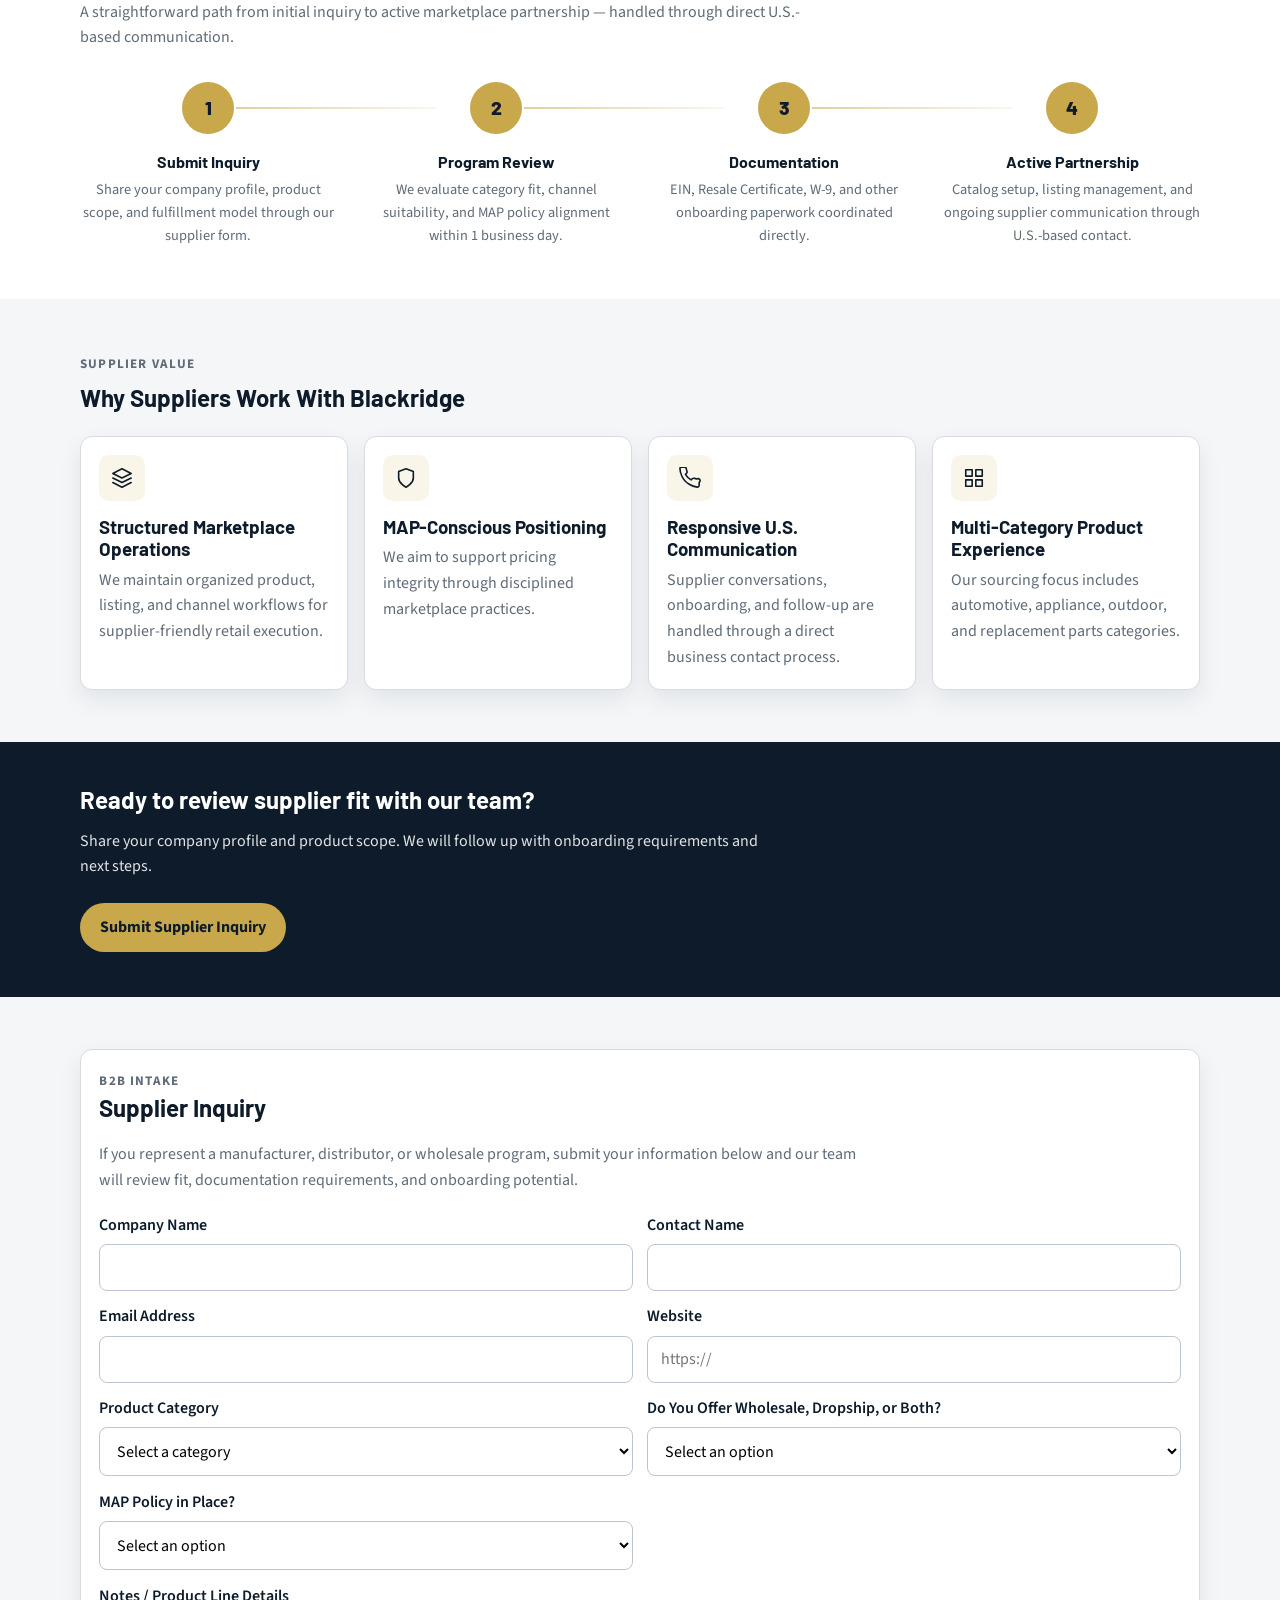
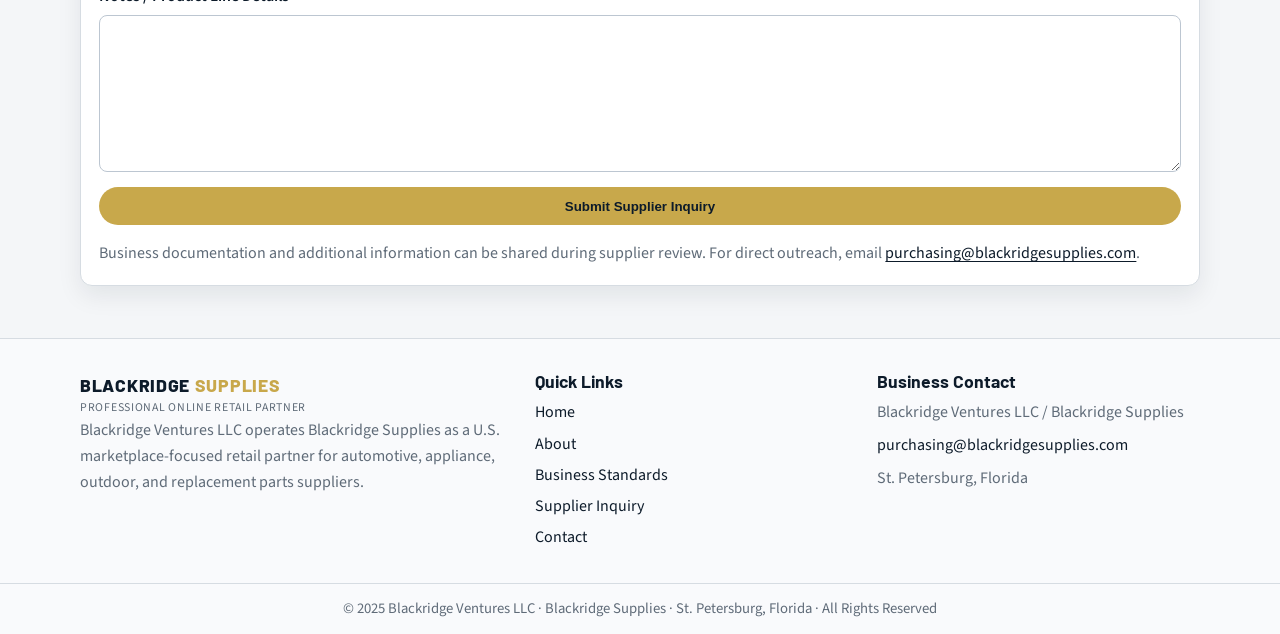
==== commit b3f15bc6: "Restructure home page: reduce clutter, add stats block and process flow - Add gold accent to hero H1" ====
--- a/index.html
+++ b/index.html
@@ -58,7 +58,7 @@
     <section class="hero hero-home">
       <div class="container">
         <p class="eyebrow">Blackridge Ventures LLC &middot; Blackridge Supplies</p>
-        <h1>Trusted U.S. Retail Partner for Automotive &amp; Replacement Parts Suppliers</h1>
+        <h1>Trusted U.S. Retail Partner for <span class="text-gold">Automotive &amp; Replacement Parts</span> Suppliers</h1>
         <p class="hero-subheadline">
           Blackridge Ventures LLC is a U.S.-registered retail business supporting compliant marketplace distribution across automotive, home appliance, outdoor, and replacement parts categories.
         </p>
@@ -75,45 +75,25 @@
       </div>
     </section>
 
-    <section class="trust-bar">
-      <div class="container">
-        Supplier onboarding is managed through direct review, clear communication, and documentation readiness.
-      </div>
-    </section>
-
-    <section class="section">
-      <div class="container">
-        <div class="section-heading">
-          <p class="section-tag">Supplier Focus</p>
-          <h2>Who We Partner With</h2>
-          <p>We work with manufacturers, distributors, and wholesale programs that want a reliable online retail partner for marketplace-ready product distribution.</p>
-        </div>
-        <div class="card-grid partner-grid">
-          <article class="card">
-            <div class="card-icon" aria-hidden="true"><svg viewBox="0 0 24 24"><rect x="1" y="3" width="15" height="13"/><polygon points="16 8 20 8 23 11 23 16 16 16 16 8"/><circle cx="5.5" cy="18.5" r="2.5"/><circle cx="18.5" cy="18.5" r="2.5"/></svg></div>
-            <h3>Automotive Parts Manufacturers</h3>
-            <p>Structured intake for replacement parts, accessories, and ongoing catalog expansion.</p>
-          </article>
-          <article class="card">
-            <div class="card-icon" aria-hidden="true"><svg viewBox="0 0 24 24"><polygon points="13 2 3 14 12 14 11 22 21 10 12 10 13 2"/></svg></div>
-            <h3>Home Appliance Parts Distributors</h3>
-            <p>Marketplace-friendly positioning for appliance repair and replacement components.</p>
-          </article>
-          <article class="card">
-            <div class="card-icon" aria-hidden="true"><svg viewBox="0 0 24 24"><circle cx="12" cy="12" r="5"/><line x1="12" y1="1" x2="12" y2="3"/><line x1="12" y1="21" x2="12" y2="23"/><line x1="4.22" y1="4.22" x2="5.64" y2="5.64"/><line x1="18.36" y1="18.36" x2="19.78" y2="19.78"/><line x1="1" y1="12" x2="3" y2="12"/><line x1="21" y1="12" x2="23" y2="12"/><line x1="4.22" y1="19.78" x2="5.64" y2="18.36"/><line x1="18.36" y1="5.64" x2="19.78" y2="4.22"/></svg></div>
-            <h3>Outdoor &amp; Equipment Suppliers</h3>
-            <p>Clear onboarding for parts programs serving outdoor power and utility equipment lines.</p>
-          </article>
-          <article class="card">
-            <div class="card-icon" aria-hidden="true"><svg viewBox="0 0 24 24"><path d="M14.7 6.3a1 1 0 000 1.4l1.6 1.6a1 1 0 001.4 0l3.77-3.77a6 6 0 01-7.94 7.94l-6.91 6.91a2.12 2.12 0 01-3-3l6.91-6.91a6 6 0 017.94-7.94l-3.76 3.76z"/></svg></div>
-            <h3>Tools &amp; Repair Components Programs</h3>
-            <p>Operationally disciplined handling of repair-focused SKUs and technical product groups.</p>
-          </article>
-          <article class="card">
-            <div class="card-icon" aria-hidden="true"><svg viewBox="0 0 24 24"><circle cx="12" cy="12" r="3"/><path d="M19.4 15a1.65 1.65 0 00.33 1.82l.06.06a2 2 0 010 2.83 2 2 0 01-2.83 0l-.06-.06a1.65 1.65 0 00-1.82-.33 1.65 1.65 0 00-1 1.51V21a2 2 0 01-4 0v-.09A1.65 1.65 0 009 19.4a1.65 1.65 0 00-1.82.33l-.06.06a2 2 0 01-2.83-2.83l.06-.06A1.65 1.65 0 004.68 15a1.65 1.65 0 00-1.51-1H3a2 2 0 010-4h.09A1.65 1.65 0 004.6 9a1.65 1.65 0 00-.33-1.82l-.06-.06a2 2 0 012.83-2.83l.06.06A1.65 1.65 0 009 4.68a1.65 1.65 0 001-1.51V3a2 2 0 014 0v.09a1.65 1.65 0 001 1.51 1.65 1.65 0 001.82-.33l.06-.06a2 2 0 012.83 2.83l-.06.06A1.65 1.65 0 0019.4 9a1.65 1.65 0 001.51 1H21a2 2 0 010 4h-.09a1.65 1.65 0 00-1.51 1z"/></svg></div>
-            <h3>Aftermarket and OEM Product Lines</h3>
-            <p>Support for compliant channel presentation across both aftermarket and OEM assortments.</p>
-          </article>
+    <section class="stats-block">
+      <div class="container">
+        <div class="stats-grid">
+          <div class="stat-item">
+            <span class="stat-number">6+</span>
+            <span class="stat-label">Product Categories</span>
+          </div>
+          <div class="stat-item">
+            <span class="stat-number">3</span>
+            <span class="stat-label">Major Marketplaces</span>
+          </div>
+          <div class="stat-item">
+            <span class="stat-number">&lt;24h</span>
+            <span class="stat-label">Inquiry Response</span>
+          </div>
+          <div class="stat-item">
+            <span class="stat-number">100%</span>
+            <span class="stat-label">U.S.-Based Operations</span>
+          </div>
         </div>
       </div>
     </section>
@@ -163,87 +143,36 @@
     <section class="section" id="business-standards">
       <div class="container">
         <div class="section-heading">
-          <p class="section-tag">Operational Clarity</p>
-          <h2>How We Operate</h2>
-          <p>Our business is structured to support compliant, marketplace-focused retail operations with clear supplier communication and documentation readiness.</p>
-        </div>
-        <div class="card-grid operations-grid">
-          <article class="card operation-card">
-            <div class="card-icon" aria-hidden="true"><svg viewBox="0 0 24 24"><path d="M12 22s8-4 8-10V5l-8-3-8 3v7c0 6 8 10 8 10z"/></svg></div>
-            <h3>U.S.-Registered LLC</h3>
-            <p>We operate as a U.S.-registered business with validated company and tax credentials.</p>
-          </article>
-          <article class="card operation-card">
-            <div class="card-icon" aria-hidden="true"><svg viewBox="0 0 24 24"><path d="M6 2L3 6v14a2 2 0 002 2h14a2 2 0 002-2V6l-3-4z"/><line x1="3" y1="6" x2="21" y2="6"/><path d="M16 10a4 4 0 01-8 0"/></svg></div>
-            <h3>Marketplace-Focused Model</h3>
-            <p>Our retail model is built around disciplined product presentation across major marketplaces.</p>
-          </article>
-          <article class="card operation-card">
-            <div class="card-icon" aria-hidden="true"><svg viewBox="0 0 24 24"><path d="M14 2H6a2 2 0 00-2 2v16a2 2 0 002 2h12a2 2 0 002-2V8z"/><polyline points="14 2 14 8 20 8"/><line x1="16" y1="13" x2="8" y2="13"/><line x1="16" y1="17" x2="8" y2="17"/></svg></div>
-            <h3>Documentation Readiness</h3>
-            <p>Resale and business documentation can be shared during supplier onboarding review.</p>
-          </article>
-          <article class="card operation-card">
-            <div class="card-icon" aria-hidden="true"><svg viewBox="0 0 24 24"><rect x="3" y="3" width="7" height="7"/><rect x="14" y="3" width="7" height="7"/><rect x="14" y="14" width="7" height="7"/><rect x="3" y="14" width="7" height="7"/></svg></div>
-            <h3>Catalog and Listing Management</h3>
-            <p>Internal catalog workflows support listing quality, consistency, and ongoing maintenance.</p>
-          </article>
-          <article class="card operation-card">
-            <div class="card-icon" aria-hidden="true"><svg viewBox="0 0 24 24"><path d="M20.59 13.41l-7.17 7.17a2 2 0 01-2.83 0L2 12V2h10l8.59 8.59a2 2 0 010 2.82z"/><line x1="7" y1="7" x2="7.01" y2="7"/></svg></div>
-            <h3>MAP-Conscious Practices</h3>
-            <p>Pricing decisions are handled with strict pricing policy awareness across marketplaces.</p>
-          </article>
-          <article class="card operation-card">
-            <div class="card-icon" aria-hidden="true"><svg viewBox="0 0 24 24"><polyline points="9 11 12 14 22 4"/><path d="M21 12v7a2 2 0 01-2 2H5a2 2 0 01-2-2V5a2 2 0 012-2h11"/></svg></div>
-            <h3>Direct Supplier Review</h3>
-            <p>Onboarding and account setup are handled through direct communication and fit evaluation.</p>
-          </article>
-          <article class="card operation-card">
-            <div class="card-icon" aria-hidden="true"><svg viewBox="0 0 24 24"><path d="M21 15a2 2 0 01-2 2H7l-4 4V5a2 2 0 012-2h14a2 2 0 012 2z"/></svg></div>
-            <h3>Fast Business Communication</h3>
-            <p>Supplier inquiries receive prompt follow-up for account setup and product line review.</p>
-          </article>
+          <p class="section-tag">How It Works</p>
+          <h2>Supplier Onboarding Process</h2>
+          <p>A straightforward path from initial inquiry to active marketplace partnership — handled through direct U.S.-based communication.</p>
+        </div>
+        <div class="process-flow">
+          <div class="process-step">
+            <div class="process-num">1</div>
+            <h3>Submit Inquiry</h3>
+            <p>Share your company profile, product scope, and fulfillment model through our supplier form.</p>
+          </div>
+          <div class="process-step">
+            <div class="process-num">2</div>
+            <h3>Program Review</h3>
+            <p>We evaluate category fit, channel suitability, and MAP policy alignment within 1 business day.</p>
+          </div>
+          <div class="process-step">
+            <div class="process-num">3</div>
+            <h3>Documentation</h3>
+            <p>EIN, Resale Certificate, W-9, and other onboarding paperwork coordinated directly.</p>
+          </div>
+          <div class="process-step">
+            <div class="process-num">4</div>
+            <h3>Active Partnership</h3>
+            <p>Catalog setup, listing management, and ongoing supplier communication through U.S.-based contact.</p>
+          </div>
         </div>
       </div>
     </section>
 
     <section class="section section-muted">
-      <div class="container">
-        <div class="section-heading">
-          <p class="section-tag">Verification Layer</p>
-          <h2>Business Verification</h2>
-          <p>We can provide standard business documentation during supplier review and onboarding.</p>
-        </div>
-        <div class="card-grid docs-grid">
-          <article class="card">
-            <h3>EIN Confirmation</h3>
-            <p>Federal tax identification verification provided as part of onboarding review.</p>
-          </article>
-          <article class="card">
-            <h3>Resale Certificate</h3>
-            <p>Current resale documentation available for supplier account qualification.</p>
-          </article>
-          <article class="card">
-            <h3>Business Registration</h3>
-            <p>State registration details for Blackridge Ventures LLC available upon request.</p>
-          </article>
-          <article class="card">
-            <h3>W-9</h3>
-            <p>W-9 documentation available for standard supplier onboarding requirements.</p>
-          </article>
-          <article class="card">
-            <h3>Marketplace / Store Information</h3>
-            <p>Store and channel information provided based on supplier review requirements.</p>
-          </article>
-          <article class="card">
-            <h3>Trade or Business References</h3>
-            <p>Business references can be shared upon request during qualification discussions.</p>
-          </article>
-        </div>
-      </div>
-    </section>
-
-    <section class="section">
       <div class="container">
         <div class="section-heading">
           <p class="section-tag">Supplier Value</p>
--- a/css/styles.css
+++ b/css/styles.css
@@ -280,12 +280,98 @@
   max-width: 430px;
 }
 
-.trust-bar {
+.text-gold {
+  color: var(--color-gold);
+}
+
+.stats-block {
   background: var(--color-navy);
-  color: var(--color-white);
-  font-size: 0.92rem;
+  padding: 2.8rem 0;
+  border-bottom: 1px solid rgba(200, 168, 75, 0.18);
+}
+
+.stats-grid {
+  display: grid;
+  grid-template-columns: repeat(4, 1fr);
+  gap: 1rem;
   text-align: center;
-  padding: 0.8rem 0;
+}
+
+.stat-item {
+  padding: 0.5rem 1rem;
+  border-right: 1px solid rgba(255, 255, 255, 0.08);
+}
+
+.stat-item:last-child {
+  border-right: none;
+}
+
+.stat-number {
+  display: block;
+  font-family: "Barlow", "Segoe UI", sans-serif;
+  font-weight: 800;
+  font-size: clamp(2rem, 3.5vw, 2.8rem);
+  color: var(--color-gold);
+  line-height: 1;
+  margin-bottom: 0.45rem;
+}
+
+.stat-label {
+  font-size: 0.87rem;
+  color: rgba(255, 255, 255, 0.65);
+  font-weight: 500;
+  line-height: 1.3;
+}
+
+.process-flow {
+  display: grid;
+  grid-template-columns: repeat(4, 1fr);
+  gap: 2rem;
+  position: relative;
+  padding-top: 0.5rem;
+}
+
+.process-step {
+  text-align: center;
+  position: relative;
+}
+
+.process-step:not(:last-child)::after {
+  content: '';
+  position: absolute;
+  top: 25px;
+  left: calc(50% + 28px);
+  width: calc(100% - 56px);
+  height: 2px;
+  background: linear-gradient(to right, rgba(200, 168, 75, 0.55), rgba(200, 168, 75, 0.1));
+}
+
+.process-num {
+  width: 52px;
+  height: 52px;
+  border-radius: 999px;
+  background: var(--color-gold);
+  color: var(--color-navy);
+  font-family: "Barlow", "Segoe UI", sans-serif;
+  font-weight: 800;
+  font-size: 1.2rem;
+  display: flex;
+  align-items: center;
+  justify-content: center;
+  margin: 0 auto 1.1rem;
+  position: relative;
+  z-index: 1;
+}
+
+.process-step h3 {
+  font-size: 1rem;
+  margin-bottom: 0.45rem;
+}
+
+.process-step p {
+  font-size: 0.9rem;
+  color: var(--color-muted);
+  margin-bottom: 0;
 }
 
 .section {
@@ -711,9 +797,65 @@
     min-height: 46px;
   }
 
-  .trust-bar {
-    font-size: 0.82rem;
-    padding: 0.58rem 0;
+  .stats-grid {
+    grid-template-columns: repeat(2, 1fr);
+    gap: 0;
+  }
+
+  .stat-item {
+    padding: 1rem;
+    border-right: none;
+    border-bottom: 1px solid rgba(255, 255, 255, 0.08);
+  }
+
+  .stat-item:nth-child(odd) {
+    border-right: 1px solid rgba(255, 255, 255, 0.08);
+  }
+
+  .stat-item:nth-last-child(-n+2) {
+    border-bottom: none;
+  }
+
+  .process-flow {
+    grid-template-columns: 1fr;
+    gap: 0;
+  }
+
+  .process-step {
+    display: grid;
+    grid-template-columns: 52px 1fr;
+    column-gap: 1.1rem;
+    text-align: left;
+    padding-bottom: 1.75rem;
+    position: relative;
+  }
+
+  .process-step:last-child {
+    padding-bottom: 0;
+  }
+
+  .process-step:not(:last-child)::after {
+    top: 52px;
+    left: 25px;
+    width: 2px;
+    height: calc(100% - 52px);
+    background: linear-gradient(to bottom, rgba(200, 168, 75, 0.55), rgba(200, 168, 75, 0.1));
+  }
+
+  .process-num {
+    margin: 0;
+    grid-row: 1 / 3;
+    align-self: start;
+  }
+
+  .process-step h3,
+  .process-step p {
+    grid-column: 2;
+    align-self: start;
+  }
+
+  .process-step h3 {
+    margin-bottom: 0.3rem;
   }
 
   .section {
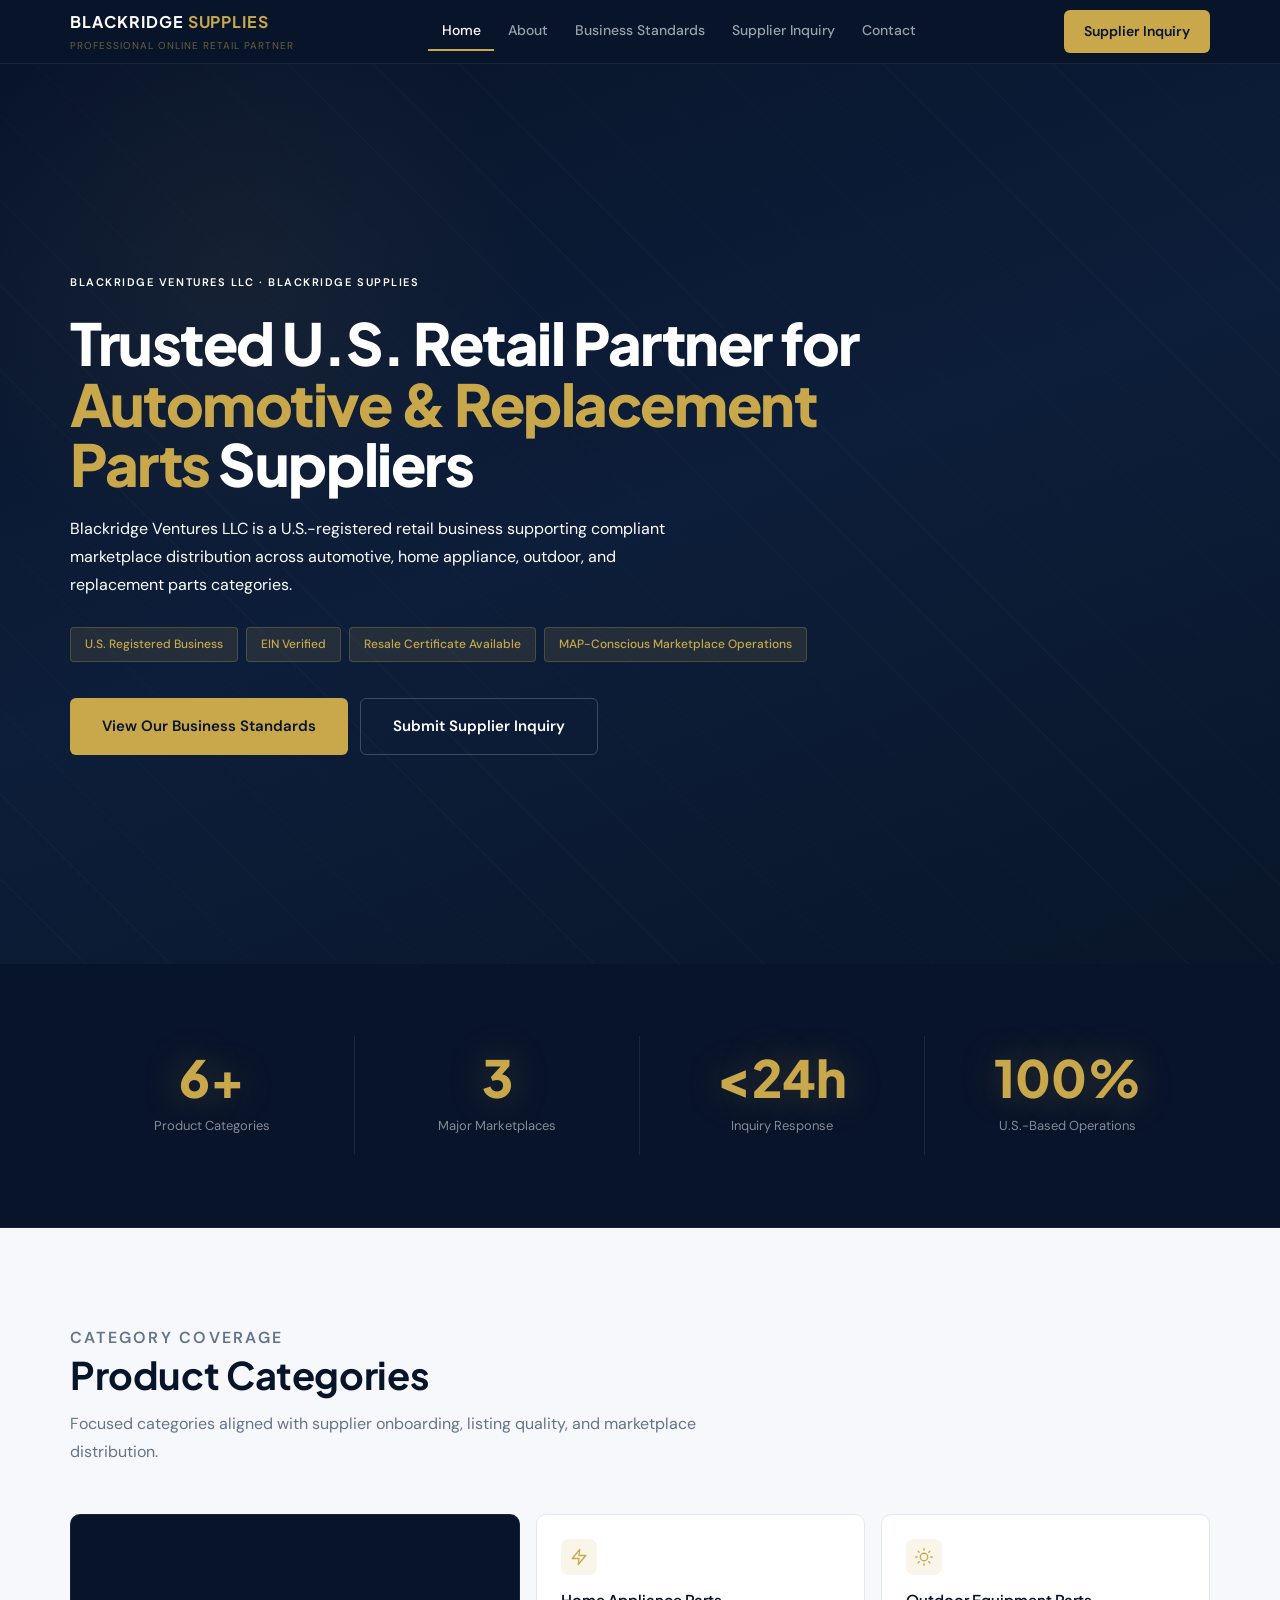
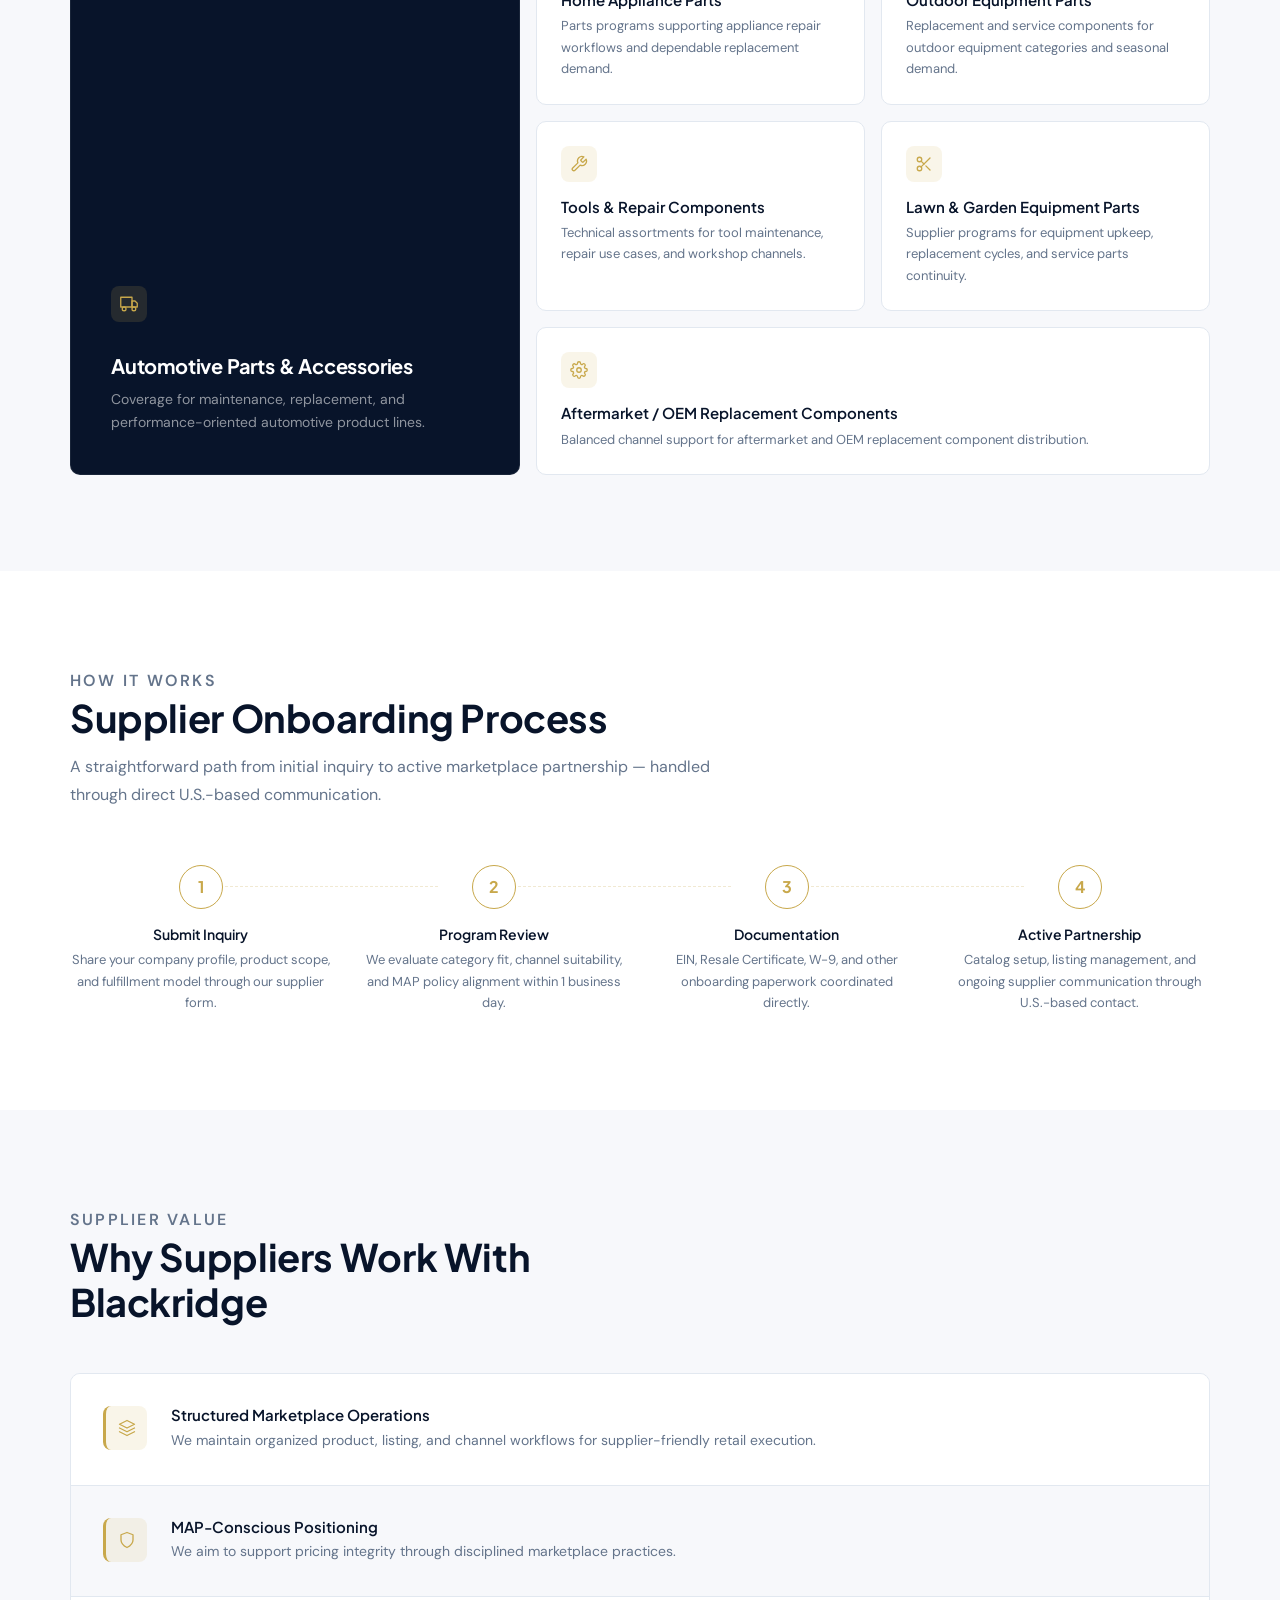
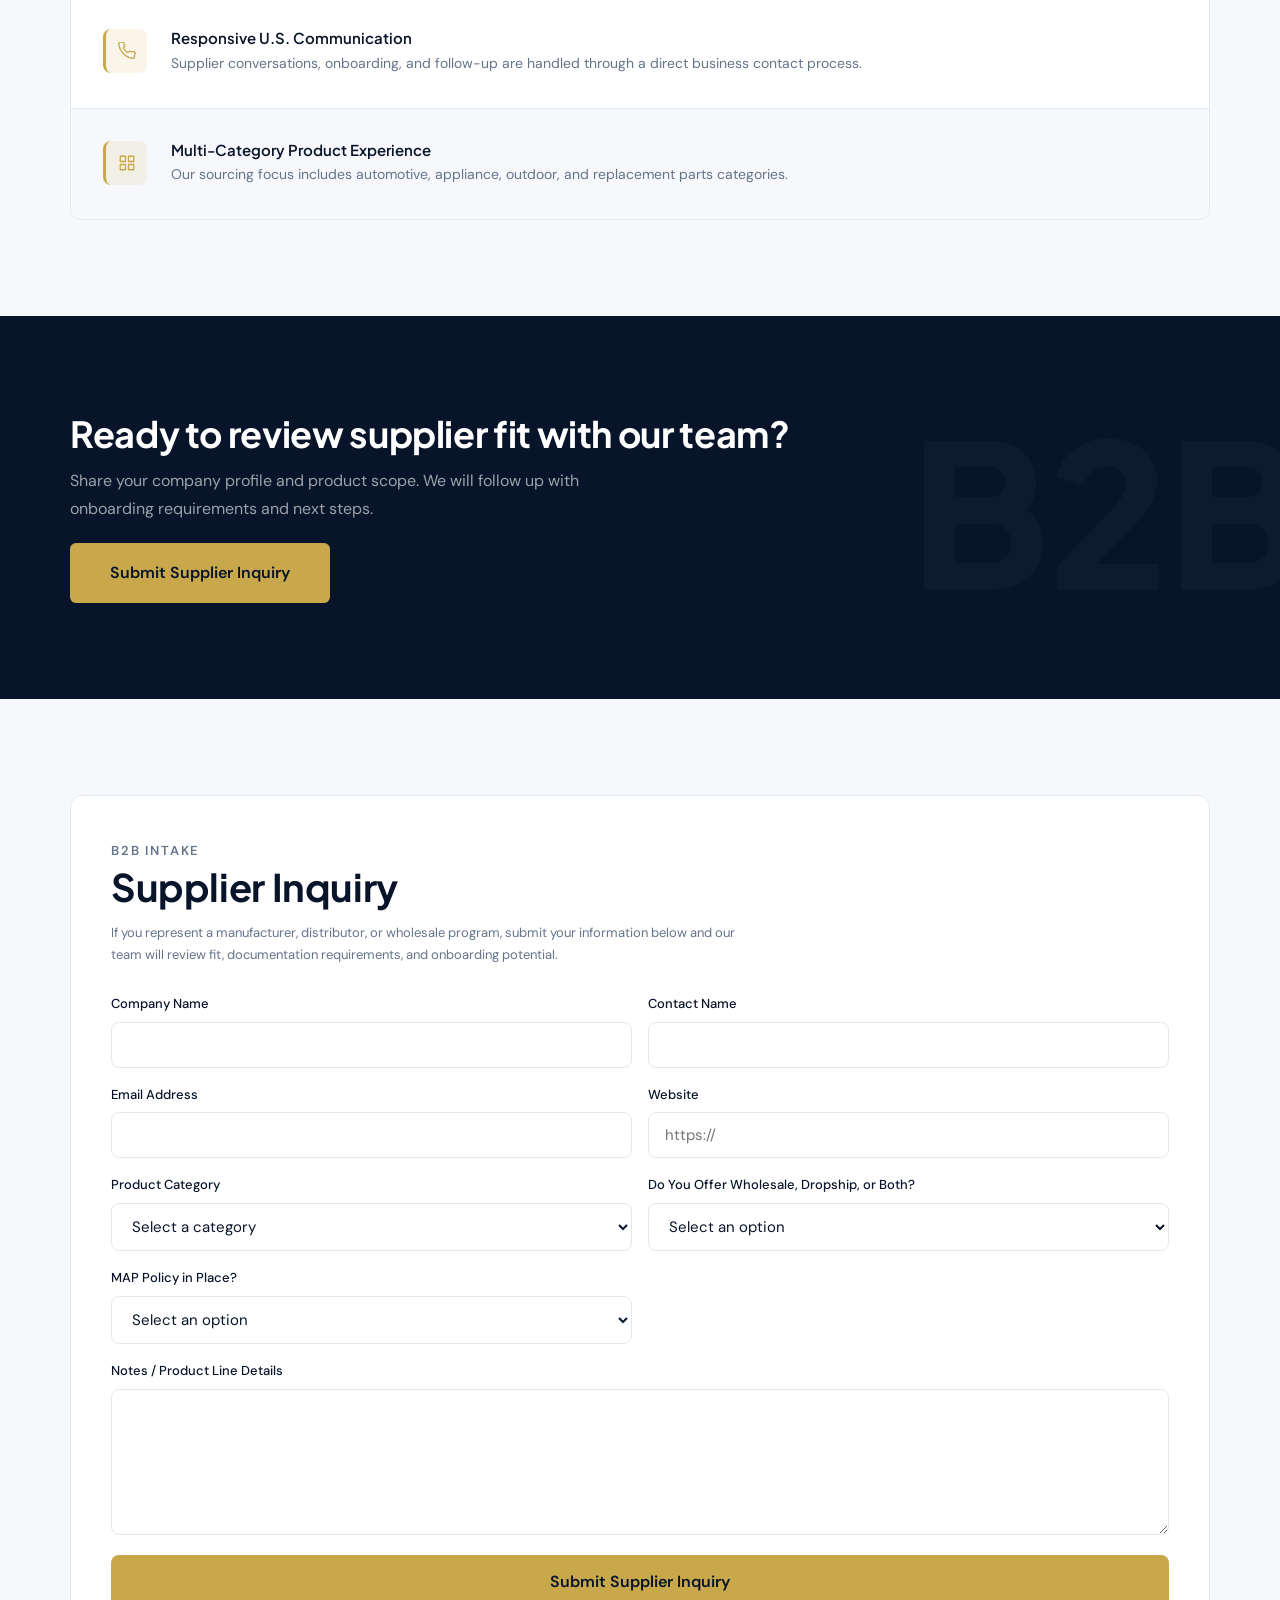
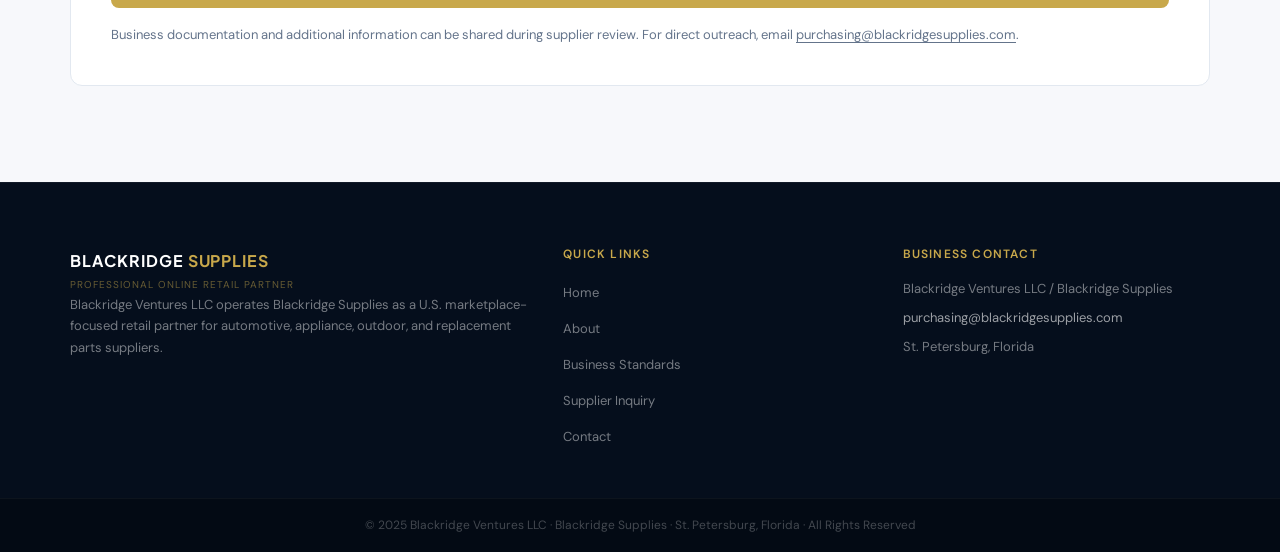
==== commit bf1f54a5: "Full visual system redesign — premium B2B industrial aesthetic Design system: - New CSS variables: -" ====
--- a/index.html
+++ b/index.html
@@ -14,7 +14,7 @@
   <link rel="icon" type="image/svg+xml" href="favicon.svg">
   <link rel="preconnect" href="https://fonts.googleapis.com">
   <link rel="preconnect" href="https://fonts.gstatic.com" crossorigin>
-  <link href="https://fonts.googleapis.com/css2?family=Barlow:wght@500;600;700;800&family=Source+Sans+3:wght@400;500;600;700&display=swap" rel="stylesheet">
+  <link href="https://fonts.googleapis.com/css2?family=Plus+Jakarta+Sans:wght@600;700;800&family=DM+Sans:wght@400;500&display=swap" rel="stylesheet">
   <link rel="stylesheet" href="css/styles.css">
 </head>
 <body>
@@ -56,6 +56,7 @@
 
   <main>
     <section class="hero hero-home">
+      <div class="hero-glow" aria-hidden="true"></div>
       <div class="container">
         <p class="eyebrow">Blackridge Ventures LLC &middot; Blackridge Supplies</p>
         <h1>Trusted U.S. Retail Partner for <span class="text-gold">Automotive &amp; Replacement Parts</span> Suppliers</h1>
@@ -105,37 +106,39 @@
           <h2>Product Categories</h2>
           <p>Focused categories aligned with supplier onboarding, listing quality, and marketplace distribution.</p>
         </div>
-        <div class="card-grid category-grid">
-          <article class="card category-card">
+        <div class="category-editorial">
+          <article class="category-featured">
             <div class="card-icon" aria-hidden="true"><svg viewBox="0 0 24 24"><rect x="1" y="3" width="15" height="13"/><polygon points="16 8 20 8 23 11 23 16 16 16 16 8"/><circle cx="5.5" cy="18.5" r="2.5"/><circle cx="18.5" cy="18.5" r="2.5"/></svg></div>
             <h3>Automotive Parts &amp; Accessories</h3>
             <p>Coverage for maintenance, replacement, and performance-oriented automotive product lines.</p>
           </article>
-          <article class="card category-card">
-            <div class="card-icon" aria-hidden="true"><svg viewBox="0 0 24 24"><polygon points="13 2 3 14 12 14 11 22 21 10 12 10 13 2"/></svg></div>
-            <h3>Home Appliance Parts</h3>
-            <p>Parts programs supporting appliance repair workflows and dependable replacement demand.</p>
-          </article>
-          <article class="card category-card">
-            <div class="card-icon" aria-hidden="true"><svg viewBox="0 0 24 24"><circle cx="12" cy="12" r="5"/><line x1="12" y1="1" x2="12" y2="3"/><line x1="12" y1="21" x2="12" y2="23"/><line x1="4.22" y1="4.22" x2="5.64" y2="5.64"/><line x1="18.36" y1="18.36" x2="19.78" y2="19.78"/><line x1="1" y1="12" x2="3" y2="12"/><line x1="21" y1="12" x2="23" y2="12"/><line x1="4.22" y1="19.78" x2="5.64" y2="18.36"/><line x1="18.36" y1="5.64" x2="19.78" y2="4.22"/></svg></div>
-            <h3>Outdoor Equipment Parts</h3>
-            <p>Replacement and service components for outdoor equipment categories and seasonal demand.</p>
-          </article>
-          <article class="card category-card">
-            <div class="card-icon" aria-hidden="true"><svg viewBox="0 0 24 24"><path d="M14.7 6.3a1 1 0 000 1.4l1.6 1.6a1 1 0 001.4 0l3.77-3.77a6 6 0 01-7.94 7.94l-6.91 6.91a2.12 2.12 0 01-3-3l6.91-6.91a6 6 0 017.94-7.94l-3.76 3.76z"/></svg></div>
-            <h3>Tools &amp; Repair Components</h3>
-            <p>Technical assortments for tool maintenance, repair use cases, and workshop channels.</p>
-          </article>
-          <article class="card category-card">
-            <div class="card-icon" aria-hidden="true"><svg viewBox="0 0 24 24"><circle cx="6" cy="6" r="3"/><circle cx="6" cy="18" r="3"/><line x1="20" y1="4" x2="8.12" y2="15.88"/><line x1="14.47" y1="14.48" x2="20" y2="20"/><line x1="8.12" y1="8.12" x2="12" y2="12"/></svg></div>
-            <h3>Lawn &amp; Garden Equipment Parts</h3>
-            <p>Supplier programs for equipment upkeep, replacement cycles, and service parts continuity.</p>
-          </article>
-          <article class="card category-card">
-            <div class="card-icon" aria-hidden="true"><svg viewBox="0 0 24 24"><circle cx="12" cy="12" r="3"/><path d="M19.4 15a1.65 1.65 0 00.33 1.82l.06.06a2 2 0 010 2.83 2 2 0 01-2.83 0l-.06-.06a1.65 1.65 0 00-1.82-.33 1.65 1.65 0 00-1 1.51V21a2 2 0 01-4 0v-.09A1.65 1.65 0 009 19.4a1.65 1.65 0 00-1.82.33l-.06.06a2 2 0 01-2.83-2.83l.06-.06A1.65 1.65 0 004.68 15a1.65 1.65 0 00-1.51-1H3a2 2 0 010-4h.09A1.65 1.65 0 004.6 9a1.65 1.65 0 00-.33-1.82l-.06-.06a2 2 0 012.83-2.83l.06.06A1.65 1.65 0 009 4.68a1.65 1.65 0 001-1.51V3a2 2 0 014 0v.09a1.65 1.65 0 001 1.51 1.65 1.65 0 001.82-.33l.06-.06a2 2 0 012.83 2.83l-.06.06A1.65 1.65 0 0019.4 9a1.65 1.65 0 001.51 1H21a2 2 0 010 4h-.09a1.65 1.65 0 00-1.51 1z"/></svg></div>
-            <h3>Aftermarket / OEM Replacement Components</h3>
-            <p>Balanced channel support for aftermarket and OEM replacement component distribution.</p>
-          </article>
+          <div class="category-small-grid">
+            <article class="card category-card">
+              <div class="card-icon" aria-hidden="true"><svg viewBox="0 0 24 24"><polygon points="13 2 3 14 12 14 11 22 21 10 12 10 13 2"/></svg></div>
+              <h3>Home Appliance Parts</h3>
+              <p>Parts programs supporting appliance repair workflows and dependable replacement demand.</p>
+            </article>
+            <article class="card category-card">
+              <div class="card-icon" aria-hidden="true"><svg viewBox="0 0 24 24"><circle cx="12" cy="12" r="5"/><line x1="12" y1="1" x2="12" y2="3"/><line x1="12" y1="21" x2="12" y2="23"/><line x1="4.22" y1="4.22" x2="5.64" y2="5.64"/><line x1="18.36" y1="18.36" x2="19.78" y2="19.78"/><line x1="1" y1="12" x2="3" y2="12"/><line x1="21" y1="12" x2="23" y2="12"/><line x1="4.22" y1="19.78" x2="5.64" y2="18.36"/><line x1="18.36" y1="5.64" x2="19.78" y2="4.22"/></svg></div>
+              <h3>Outdoor Equipment Parts</h3>
+              <p>Replacement and service components for outdoor equipment categories and seasonal demand.</p>
+            </article>
+            <article class="card category-card">
+              <div class="card-icon" aria-hidden="true"><svg viewBox="0 0 24 24"><path d="M14.7 6.3a1 1 0 000 1.4l1.6 1.6a1 1 0 001.4 0l3.77-3.77a6 6 0 01-7.94 7.94l-6.91 6.91a2.12 2.12 0 01-3-3l6.91-6.91a6 6 0 017.94-7.94l-3.76 3.76z"/></svg></div>
+              <h3>Tools &amp; Repair Components</h3>
+              <p>Technical assortments for tool maintenance, repair use cases, and workshop channels.</p>
+            </article>
+            <article class="card category-card">
+              <div class="card-icon" aria-hidden="true"><svg viewBox="0 0 24 24"><circle cx="6" cy="6" r="3"/><circle cx="6" cy="18" r="3"/><line x1="20" y1="4" x2="8.12" y2="15.88"/><line x1="14.47" y1="14.48" x2="20" y2="20"/><line x1="8.12" y1="8.12" x2="12" y2="12"/></svg></div>
+              <h3>Lawn &amp; Garden Equipment Parts</h3>
+              <p>Supplier programs for equipment upkeep, replacement cycles, and service parts continuity.</p>
+            </article>
+            <article class="card category-card">
+              <div class="card-icon" aria-hidden="true"><svg viewBox="0 0 24 24"><circle cx="12" cy="12" r="3"/><path d="M19.4 15a1.65 1.65 0 00.33 1.82l.06.06a2 2 0 010 2.83 2 2 0 01-2.83 0l-.06-.06a1.65 1.65 0 00-1.82-.33 1.65 1.65 0 00-1 1.51V21a2 2 0 01-4 0v-.09A1.65 1.65 0 009 19.4a1.65 1.65 0 00-1.82.33l-.06.06a2 2 0 01-2.83-2.83l.06-.06A1.65 1.65 0 004.68 15a1.65 1.65 0 00-1.51-1H3a2 2 0 010-4h.09A1.65 1.65 0 004.6 9a1.65 1.65 0 00-.33-1.82l-.06-.06a2 2 0 012.83-2.83l.06.06A1.65 1.65 0 009 4.68a1.65 1.65 0 001-1.51V3a2 2 0 014 0v.09a1.65 1.65 0 001 1.51 1.65 1.65 0 001.82-.33l.06-.06a2 2 0 012.83 2.83l-.06.06A1.65 1.65 0 0019.4 9a1.65 1.65 0 001.51 1H21a2 2 0 010 4h-.09a1.65 1.65 0 00-1.51 1z"/></svg></div>
+              <h3>Aftermarket / OEM Replacement Components</h3>
+              <p>Balanced channel support for aftermarket and OEM replacement component distribution.</p>
+            </article>
+          </div>
         </div>
       </div>
     </section>
@@ -178,32 +181,41 @@
           <p class="section-tag">Supplier Value</p>
           <h2>Why Suppliers Work With Blackridge</h2>
         </div>
-        <div class="card-grid reason-grid">
-          <article class="card reason-card">
-            <div class="card-icon" aria-hidden="true"><svg viewBox="0 0 24 24"><polygon points="12 2 2 7 12 12 22 7 12 2"/><polyline points="2 17 12 22 22 17"/><polyline points="2 12 12 17 22 12"/></svg></div>
-            <h3>Structured Marketplace Operations</h3>
-            <p>We maintain organized product, listing, and channel workflows for supplier-friendly retail execution.</p>
-          </article>
-          <article class="card reason-card">
-            <div class="card-icon" aria-hidden="true"><svg viewBox="0 0 24 24"><path d="M12 22s8-4 8-10V5l-8-3-8 3v7c0 6 8 10 8 10z"/></svg></div>
-            <h3>MAP-Conscious Positioning</h3>
-            <p>We aim to support pricing integrity through disciplined marketplace practices.</p>
-          </article>
-          <article class="card reason-card">
-            <div class="card-icon" aria-hidden="true"><svg viewBox="0 0 24 24"><path d="M22 16.92v3a2 2 0 01-2.18 2 19.79 19.79 0 01-8.63-3.07A19.5 19.5 0 013.07 9.8 19.79 19.79 0 01.99 1.17 2 2 0 013 .19h3a2 2 0 012 1.72c.127.96.361 1.903.7 2.81a2 2 0 01-.45 2.11L7.09 8a16 16 0 006.09 6.09l1.27-1.27a2 2 0 012.11-.45c.907.339 1.85.573 2.81.7A2 2 0 0122 16.92z"/></svg></div>
-            <h3>Responsive U.S. Communication</h3>
-            <p>Supplier conversations, onboarding, and follow-up are handled through a direct business contact process.</p>
-          </article>
-          <article class="card reason-card">
-            <div class="card-icon" aria-hidden="true"><svg viewBox="0 0 24 24"><rect x="3" y="3" width="7" height="7"/><rect x="14" y="3" width="7" height="7"/><rect x="14" y="14" width="7" height="7"/><rect x="3" y="14" width="7" height="7"/></svg></div>
-            <h3>Multi-Category Product Experience</h3>
-            <p>Our sourcing focus includes automotive, appliance, outdoor, and replacement parts categories.</p>
-          </article>
+        <div class="feature-rows">
+          <div class="feature-row">
+            <div class="feature-icon" aria-hidden="true"><svg viewBox="0 0 24 24"><polygon points="12 2 2 7 12 12 22 7 12 2"/><polyline points="2 17 12 22 22 17"/><polyline points="2 12 12 17 22 12"/></svg></div>
+            <div class="feature-content">
+              <h3>Structured Marketplace Operations</h3>
+              <p>We maintain organized product, listing, and channel workflows for supplier-friendly retail execution.</p>
+            </div>
+          </div>
+          <div class="feature-row">
+            <div class="feature-icon" aria-hidden="true"><svg viewBox="0 0 24 24"><path d="M12 22s8-4 8-10V5l-8-3-8 3v7c0 6 8 10 8 10z"/></svg></div>
+            <div class="feature-content">
+              <h3>MAP-Conscious Positioning</h3>
+              <p>We aim to support pricing integrity through disciplined marketplace practices.</p>
+            </div>
+          </div>
+          <div class="feature-row">
+            <div class="feature-icon" aria-hidden="true"><svg viewBox="0 0 24 24"><path d="M22 16.92v3a2 2 0 01-2.18 2 19.79 19.79 0 01-8.63-3.07A19.5 19.5 0 013.07 9.8 19.79 19.79 0 01.99 1.17 2 2 0 013 .19h3a2 2 0 012 1.72c.127.96.361 1.903.7 2.81a2 2 0 01-.45 2.11L7.09 8a16 16 0 006.09 6.09l1.27-1.27a2 2 0 012.11-.45c.907.339 1.85.573 2.81.7A2 2 0 0122 16.92z"/></svg></div>
+            <div class="feature-content">
+              <h3>Responsive U.S. Communication</h3>
+              <p>Supplier conversations, onboarding, and follow-up are handled through a direct business contact process.</p>
+            </div>
+          </div>
+          <div class="feature-row">
+            <div class="feature-icon" aria-hidden="true"><svg viewBox="0 0 24 24"><rect x="3" y="3" width="7" height="7"/><rect x="14" y="3" width="7" height="7"/><rect x="14" y="14" width="7" height="7"/><rect x="3" y="14" width="7" height="7"/></svg></div>
+            <div class="feature-content">
+              <h3>Multi-Category Product Experience</h3>
+              <p>Our sourcing focus includes automotive, appliance, outdoor, and replacement parts categories.</p>
+            </div>
+          </div>
         </div>
       </div>
     </section>
 
     <section class="cta-banner">
+      <div class="cta-decorative" aria-hidden="true">B2B</div>
       <div class="container cta-inner">
         <h2>Ready to review supplier fit with our team?</h2>
         <p>Share your company profile and product scope. We will follow up with onboarding requirements and next steps.</p>
--- a/css/styles.css
+++ b/css/styles.css
@@ -1,164 +1,194 @@
+/* ============================================================
+   BLACKRIDGE SUPPLIES — Visual System
+   Premium B2B Industrial Design
+   ============================================================ */
+
 :root {
-  --color-navy: #0d1b2a;
-  --color-gold: #c8a84b;
-  --color-white: #ffffff;
-  --color-text: #1d2732;
-  --color-muted: #5f6b78;
-  --color-surface: #f4f6f8;
-  --color-border: #d6dce2;
-  --shadow-card: 0 10px 25px rgba(13, 27, 42, 0.08);
-  --shadow-button: 0 8px 16px rgba(13, 27, 42, 0.2);
-  --radius: 12px;
-  --transition: all 0.3s ease;
-  --container: 1120px;
-}
-
-*,
-*::before,
-*::after {
-  box-sizing: border-box;
-}
-
-html {
-  scroll-behavior: smooth;
-}
+  --navy:          #08142A;
+  --navy-mid:      #0F1E3A;
+  --navy-surface:  #152540;
+  --gold:          #C8A84B;
+  --gold-muted:    rgba(200, 168, 75, 0.12);
+  --gold-border:   rgba(200, 168, 75, 0.25);
+  --white:         #FFFFFF;
+  --surface:       #F7F8FB;
+  --surface-2:     #EEF0F5;
+  --text-primary:  #08142A;
+  --text-muted:    #64748B;
+  --text-faint:    #94A3B8;
+  --border:        #E2E8F0;
+  --border-dark:   rgba(255, 255, 255, 0.07);
+  --radius:        10px;
+  --container:     1140px;
+  --transition:    0.2s ease;
+}
+
+*, *::before, *::after { box-sizing: border-box; }
+
+html { scroll-behavior: smooth; }
 
 body {
   margin: 0;
-  font-family: "Source Sans 3", Arial, sans-serif;
-  color: var(--color-text);
-  background: var(--color-white);
-  line-height: 1.6;
-}
-
-h1,
-h2,
-h3,
-h4 {
+  font-family: "DM Sans", system-ui, sans-serif;
+  font-size: 16px;
+  font-weight: 400;
+  line-height: 1.75;
+  color: var(--text-muted);
+  background: var(--white);
+}
+
+h1, h2, h3, h4 {
   margin-top: 0;
+  font-family: "Plus Jakarta Sans", system-ui, sans-serif;
+  color: var(--text-primary);
   line-height: 1.2;
-  font-family: "Barlow", "Segoe UI", sans-serif;
-  color: var(--color-navy);
-}
-
-p {
-  margin-top: 0;
-}
-
-a,
-button,
-input,
-select,
-textarea,
-.card,
-.btn {
-  transition: var(--transition);
-}
+}
+
+p { margin-top: 0; }
 
 a {
   color: inherit;
   text-decoration: none;
 }
 
+a, button, input, select, textarea, .card, .btn {
+  transition: var(--transition);
+}
+
 .container {
   width: min(100% - 2rem, var(--container));
   margin-inline: auto;
 }
+
+/* ============================================================
+   NAVIGATION
+   ============================================================ */
 
 .site-header {
   position: sticky;
   top: 0;
   z-index: 1000;
-  background: var(--color-white);
-  border-bottom: 1px solid var(--color-border);
+  background: var(--navy);
+  border-bottom: 1px solid var(--border-dark);
+  height: 64px;
+  display: flex;
+  align-items: center;
 }
 
 .nav-wrap {
   display: flex;
-  flex-wrap: wrap;
   align-items: center;
   justify-content: space-between;
-  gap: 0.75rem 1rem;
-  padding: 0.95rem 0;
+  gap: 1rem;
+  height: 100%;
 }
 
 .logo {
   display: inline-flex;
   flex-direction: column;
+  gap: 1px;
 }
 
 .logo-main {
-  font-family: "Barlow", "Segoe UI", sans-serif;
-  font-weight: 800;
-  letter-spacing: 0.04em;
-  font-size: 1.1rem;
-  color: var(--color-navy);
-}
-
-.logo-accent {
-  color: var(--color-gold);
-}
+  font-family: "Plus Jakarta Sans", system-ui, sans-serif;
+  font-weight: 700;
+  font-size: 1rem;
+  letter-spacing: 0.06em;
+  color: var(--white);
+}
+
+.logo-accent { color: var(--gold); }
 
 .logo-subtitle {
-  font-size: 0.74rem;
-  color: var(--color-muted);
+  font-family: "DM Sans", system-ui, sans-serif;
+  font-size: 0.625rem;
+  color: var(--gold);
+  opacity: 0.5;
   text-transform: uppercase;
-  letter-spacing: 0.06em;
+  letter-spacing: 0.1em;
 }
 
 .main-nav ul {
   list-style: none;
   display: flex;
-  flex-wrap: wrap;
-  gap: 0.35rem;
+  align-items: center;
+  gap: 0;
   margin: 0;
   padding: 0;
 }
 
 .main-nav a {
   display: inline-block;
-  padding: 0.35rem 0.7rem;
-  border-radius: 6px;
-  color: var(--color-navy);
-  font-weight: 600;
-}
-
-.main-nav a:hover,
+  padding: 0.4rem 0.85rem;
+  font-family: "DM Sans", system-ui, sans-serif;
+  font-size: 0.875rem;
+  font-weight: 500;
+  color: rgba(255, 255, 255, 0.6);
+  border-bottom: 2px solid transparent;
+  transition: var(--transition);
+}
+
+.main-nav a:hover { color: rgba(255, 255, 255, 1); }
+
 .main-nav a.active {
-  background: rgba(200, 168, 75, 0.18);
-}
+  color: var(--white);
+  border-bottom-color: var(--gold);
+}
+
+/* ============================================================
+   BUTTONS
+   ============================================================ */
 
 .btn {
   display: inline-flex;
   align-items: center;
   justify-content: center;
   border: 0;
-  border-radius: 999px;
-  padding: 0.72rem 1.25rem;
-  font-weight: 700;
+  border-radius: 6px;
+  padding: 9px 20px;
+  font-family: "DM Sans", system-ui, sans-serif;
+  font-size: 0.9375rem;
+  font-weight: 600;
   cursor: pointer;
   text-align: center;
+  transition: var(--transition);
 }
 
 .btn-gold {
-  background: var(--color-gold);
-  color: var(--color-navy);
+  background: var(--gold);
+  color: var(--navy);
+}
+
+.btn-gold:hover {
+  background: #d4b054;
+  transform: translateY(-1px);
 }
 
 .btn-light {
-  background: var(--color-white);
-  color: var(--color-navy);
-}
-
-.btn:hover,
-.btn:focus-visible {
-  transform: translateY(-2px);
-  box-shadow: var(--shadow-button);
+  background: transparent;
+  color: var(--white);
+  border: 1px solid rgba(255, 255, 255, 0.2);
+}
+
+.btn-light:hover {
+  background: rgba(255, 255, 255, 0.07);
+  border-color: rgba(255, 255, 255, 0.35);
+}
+
+.btn[disabled] {
+  opacity: 0.6;
+  cursor: not-allowed;
+  transform: none !important;
 }
 
 .inquiry-btn {
-  font-size: 0.95rem;
-}
+  padding: 9px 20px;
+  font-size: 0.875rem;
+}
+
+/* ============================================================
+   MOBILE NAV
+   ============================================================ */
 
 .mobile-nav-toggle,
 .mobile-menu-wrap {
@@ -166,12 +196,12 @@
 }
 
 .mobile-nav-toggle {
-  border: 1px solid var(--color-border);
-  background: var(--color-white);
-  color: var(--color-navy);
-  border-radius: 10px;
-  width: 44px;
-  height: 40px;
+  border: 1px solid var(--border-dark);
+  background: transparent;
+  color: var(--white);
+  border-radius: 6px;
+  width: 40px;
+  height: 36px;
   padding: 0;
   align-items: center;
   justify-content: center;
@@ -181,18 +211,19 @@
 }
 
 .mobile-nav-toggle span {
-  width: 18px;
-  height: 2px;
+  width: 16px;
+  height: 1.5px;
+  background: rgba(255, 255, 255, 0.7);
   border-radius: 2px;
-  background: var(--color-navy);
 }
 
 .mobile-menu {
-  border-top: 1px solid var(--color-border);
-  padding: 0.55rem 0 0.85rem;
+  border-top: 1px solid var(--border-dark);
+  background: var(--navy);
+  padding: 0.75rem 0 1rem;
   opacity: 0;
   transform: translateY(-8px);
-  transition: opacity 0.25s ease, transform 0.25s ease;
+  transition: opacity 0.2s ease, transform 0.2s ease;
 }
 
 .mobile-menu.is-open {
@@ -205,123 +236,376 @@
   padding: 0;
   list-style: none;
   display: grid;
-  gap: 0.2rem;
+  gap: 0;
 }
 
 .mobile-menu a {
   display: block;
-  font-weight: 600;
-  color: var(--color-navy);
-  padding: 0.58rem 0.15rem;
-}
+  font-family: "DM Sans", system-ui, sans-serif;
+  font-size: 0.9rem;
+  font-weight: 500;
+  color: rgba(255, 255, 255, 0.6);
+  padding: 0.65rem 0.25rem;
+}
+
+.mobile-menu a:hover { color: var(--white); }
 
 .mobile-menu-cta {
   width: 100%;
-  margin-top: 0.55rem;
-}
+  margin-top: 0.75rem;
+}
+
+/* ============================================================
+   HERO — HOME
+   ============================================================ */
 
 .hero {
-  padding: 4rem 0 3.5rem;
+  padding: 96px 0;
+  position: relative;
+  overflow: hidden;
 }
 
 .hero-home {
-  background: linear-gradient(170deg, #0d1b2a 0%, #12273c 100%);
-  color: var(--color-white);
+  min-height: 100vh;
+  display: flex;
+  align-items: center;
+  background:
+    repeating-linear-gradient(
+      45deg,
+      rgba(255, 255, 255, 0.015) 0px,
+      rgba(255, 255, 255, 0.015) 1px,
+      transparent 1px,
+      transparent 60px
+    ),
+    linear-gradient(160deg, #08142A 0%, #0D1E3A 50%, #091629 100%);
+  color: var(--white);
+}
+
+.hero-glow {
+  position: absolute;
+  width: 600px;
+  height: 600px;
+  background: radial-gradient(circle, rgba(200, 168, 75, 0.06) 0%, transparent 70%);
+  top: -10%;
+  left: -5%;
+  pointer-events: none;
+  z-index: 0;
+}
+
+.hero .container {
+  position: relative;
+  z-index: 1;
 }
 
 .hero-home h1,
-.hero-home p {
-  color: var(--color-white);
-}
+.hero-home p { color: var(--white); }
 
 .eyebrow {
-  font-weight: 700;
+  display: block;
+  font-family: "DM Sans", system-ui, sans-serif;
+  font-size: 0.6875rem;
+  font-weight: 600;
   text-transform: uppercase;
-  letter-spacing: 0.08em;
-  color: var(--color-gold);
-  margin-bottom: 0.7rem;
+  letter-spacing: 0.14em;
+  color: var(--gold);
+  margin-bottom: 1.25rem;
 }
 
 .hero h1 {
-  font-size: clamp(2rem, 4vw, 3.2rem);
-  margin-bottom: 0.9rem;
-  max-width: 900px;
+  font-size: clamp(2.25rem, 5vw, 3.625rem);
+  font-weight: 800;
+  line-height: 1.05;
+  letter-spacing: -0.025em;
+  margin-bottom: 1.25rem;
+  max-width: 820px;
 }
 
 .hero-subheadline {
-  font-size: 1.08rem;
-  max-width: 820px;
+  font-size: 1rem;
+  line-height: 1.75;
+  color: rgba(255, 255, 255, 0.6);
+  max-width: 620px;
+  margin-bottom: 0;
 }
 
 .trust-pills {
   list-style: none;
-  margin: 1.25rem 0 0;
+  margin: 1.75rem 0 0;
   padding: 0;
   display: flex;
   flex-wrap: wrap;
-  gap: 0.55rem;
+  gap: 0.5rem;
 }
 
 .trust-pills li {
-  font-weight: 600;
-  font-size: 0.92rem;
-  background: rgba(255, 255, 255, 0.1);
-  color: var(--color-white);
-  border: 1px solid rgba(255, 255, 255, 0.22);
-  border-radius: 999px;
-  padding: 0.45rem 0.85rem;
+  font-family: "DM Sans", system-ui, sans-serif;
+  font-size: 0.75rem;
+  font-weight: 500;
+  background: var(--gold-muted);
+  color: var(--gold);
+  border: 1px solid var(--gold-border);
+  border-radius: 4px;
+  padding: 6px 14px;
 }
 
 .hero-actions {
-  margin-top: 1.6rem;
+  margin-top: 2.25rem;
   display: flex;
   flex-direction: column;
-  gap: 0.8rem;
-  max-width: 430px;
-}
-
-.text-gold {
-  color: var(--color-gold);
-}
+  gap: 0.75rem;
+  max-width: 480px;
+}
+
+.hero-actions .btn {
+  padding: 14px 32px;
+  font-size: 0.9375rem;
+}
+
+/* ============================================================
+   PAGE HERO — secondary pages
+   ============================================================ */
+
+.page-hero {
+  background: var(--navy);
+  padding: 72px 0;
+  position: relative;
+  overflow: hidden;
+}
+
+.page-hero::after {
+  content: '';
+  position: absolute;
+  inset: 0;
+  background-image: repeating-linear-gradient(
+    45deg,
+    rgba(255, 255, 255, 0.012) 0px,
+    rgba(255, 255, 255, 0.012) 1px,
+    transparent 1px,
+    transparent 60px
+  );
+  pointer-events: none;
+}
+
+.page-hero h1 {
+  font-size: clamp(1.75rem, 4vw, 2.75rem);
+  font-weight: 800;
+  letter-spacing: -0.02em;
+  color: var(--white);
+  margin-bottom: 0;
+  position: relative;
+  z-index: 1;
+}
+
+/* ============================================================
+   STATS BLOCK
+   ============================================================ */
 
 .stats-block {
-  background: var(--color-navy);
-  padding: 2.8rem 0;
-  border-bottom: 1px solid rgba(200, 168, 75, 0.18);
+  background: var(--navy);
+  padding: 72px 0;
+  border-bottom: 1px solid var(--border-dark);
 }
 
 .stats-grid {
   display: grid;
   grid-template-columns: repeat(4, 1fr);
-  gap: 1rem;
+  gap: 0;
   text-align: center;
 }
 
 .stat-item {
-  padding: 0.5rem 1rem;
+  padding: 1rem 2rem;
   border-right: 1px solid rgba(255, 255, 255, 0.08);
 }
 
-.stat-item:last-child {
-  border-right: none;
-}
+.stat-item:last-child { border-right: none; }
 
 .stat-number {
   display: block;
-  font-family: "Barlow", "Segoe UI", sans-serif;
+  font-family: "Plus Jakarta Sans", system-ui, sans-serif;
   font-weight: 800;
-  font-size: clamp(2rem, 3.5vw, 2.8rem);
-  color: var(--color-gold);
+  font-size: clamp(2.25rem, 4vw, 3.5rem);
+  color: var(--gold);
   line-height: 1;
-  margin-bottom: 0.45rem;
+  margin-bottom: 0.5rem;
+  text-shadow: 0 0 40px rgba(200, 168, 75, 0.3);
 }
 
 .stat-label {
-  font-size: 0.87rem;
-  color: rgba(255, 255, 255, 0.65);
-  font-weight: 500;
-  line-height: 1.3;
-}
+  font-family: "DM Sans", system-ui, sans-serif;
+  font-size: 0.8125rem;
+  color: rgba(255, 255, 255, 0.5);
+  font-weight: 400;
+  line-height: 1.4;
+}
+
+/* ============================================================
+   SECTION SYSTEM
+   ============================================================ */
+
+.section { padding: 96px 0; }
+
+.section-muted { background: var(--surface); }
+
+.section-heading {
+  margin-bottom: 3rem;
+  max-width: 640px;
+}
+
+.section-heading p {
+  color: var(--text-muted);
+  margin-bottom: 0;
+  font-size: 1rem;
+  line-height: 1.75;
+}
+
+.section-tag {
+  display: inline-block;
+  margin-bottom: 0.75rem;
+  font-family: "DM Sans", system-ui, sans-serif;
+  color: var(--gold);
+  font-weight: 600;
+  text-transform: uppercase;
+  letter-spacing: 0.14em;
+  font-size: 0.6875rem;
+}
+
+.section-heading h2 {
+  font-size: clamp(1.75rem, 3vw, 2.375rem);
+  font-weight: 700;
+  letter-spacing: -0.01em;
+  margin-bottom: 0.75rem;
+  color: var(--text-primary);
+}
+
+/* ============================================================
+   CARD SYSTEM
+   ============================================================ */
+
+.card-grid {
+  display: grid;
+  grid-template-columns: 1fr;
+  gap: 1rem;
+}
+
+.card {
+  background: var(--white);
+  border: 1px solid var(--border);
+  border-radius: var(--radius);
+  padding: 24px;
+}
+
+.card:hover {
+  border-color: var(--gold);
+  box-shadow: 0 4px 24px rgba(200, 168, 75, 0.1);
+  transform: translateY(-2px);
+}
+
+.card h3 {
+  font-size: 0.9375rem;
+  font-weight: 600;
+  color: var(--text-primary);
+  margin-bottom: 0.4rem;
+}
+
+.card p {
+  font-size: 0.8125rem;
+  color: var(--text-muted);
+  line-height: 1.65;
+  margin-bottom: 0;
+}
+
+.card-icon {
+  width: 36px;
+  height: 36px;
+  border-radius: 8px;
+  background: var(--gold-muted);
+  display: flex;
+  align-items: center;
+  justify-content: center;
+  margin-bottom: 1rem;
+  flex-shrink: 0;
+}
+
+.card-icon svg {
+  width: 18px;
+  height: 18px;
+  stroke: var(--gold);
+  stroke-width: 1.75;
+  fill: none;
+  stroke-linecap: round;
+  stroke-linejoin: round;
+}
+
+/* ============================================================
+   CATEGORY EDITORIAL LAYOUT (index.html)
+   ============================================================ */
+
+.category-editorial {
+  display: grid;
+  grid-template-columns: 2fr 3fr;
+  gap: 1rem;
+  align-items: start;
+}
+
+.category-featured {
+  background: var(--navy);
+  border: 1px solid var(--border-dark);
+  border-radius: var(--radius);
+  padding: 2.5rem;
+  height: 100%;
+  min-height: 340px;
+  display: flex;
+  flex-direction: column;
+  justify-content: flex-end;
+  color: var(--white);
+  transition: var(--transition);
+}
+
+.category-featured .card-icon {
+  background: rgba(200, 168, 75, 0.15);
+  margin-bottom: 2rem;
+}
+
+.category-featured .card-icon svg { stroke: var(--gold); }
+
+.category-featured h3 {
+  font-size: 1.25rem;
+  font-weight: 700;
+  color: var(--white);
+  margin-bottom: 0.6rem;
+  letter-spacing: -0.01em;
+}
+
+.category-featured p {
+  color: rgba(255, 255, 255, 0.55);
+  font-size: 0.875rem;
+  line-height: 1.65;
+  margin-bottom: 0;
+}
+
+.category-featured:hover {
+  border-color: var(--gold-border);
+  box-shadow: 0 0 0 1px var(--gold-border), 0 8px 32px rgba(200, 168, 75, 0.08);
+  transform: none;
+}
+
+.category-small-grid {
+  display: grid;
+  grid-template-columns: 1fr 1fr;
+  gap: 1rem;
+}
+
+.category-small-grid .card:last-child:nth-child(odd) {
+  grid-column: 1 / -1;
+}
+
+/* Standard category grid (about.html) */
+.category-grid { gap: 1rem; }
+
+/* ============================================================
+   PROCESS FLOW
+   ============================================================ */
 
 .process-flow {
   display: grid;
@@ -339,246 +623,272 @@
 .process-step:not(:last-child)::after {
   content: '';
   position: absolute;
-  top: 25px;
-  left: calc(50% + 28px);
-  width: calc(100% - 56px);
-  height: 2px;
-  background: linear-gradient(to right, rgba(200, 168, 75, 0.55), rgba(200, 168, 75, 0.1));
+  top: 21px;
+  left: calc(50% + 24px);
+  width: calc(100% - 48px);
+  height: 1px;
+  border-top: 1px dashed var(--gold-border);
 }
 
 .process-num {
-  width: 52px;
-  height: 52px;
+  width: 44px;
+  height: 44px;
   border-radius: 999px;
-  background: var(--color-gold);
-  color: var(--color-navy);
-  font-family: "Barlow", "Segoe UI", sans-serif;
-  font-weight: 800;
-  font-size: 1.2rem;
+  background: var(--white);
+  border: 1px solid var(--gold);
+  color: var(--gold);
+  font-family: "Plus Jakarta Sans", system-ui, sans-serif;
+  font-weight: 700;
+  font-size: 1rem;
   display: flex;
   align-items: center;
   justify-content: center;
   margin: 0 auto 1.1rem;
   position: relative;
   z-index: 1;
+  transition: var(--transition);
+}
+
+.process-step:hover .process-num {
+  background: var(--gold);
+  color: var(--navy);
 }
 
 .process-step h3 {
-  font-size: 1rem;
-  margin-bottom: 0.45rem;
+  font-size: 0.875rem;
+  font-weight: 600;
+  color: var(--text-primary);
+  margin-bottom: 0.4rem;
 }
 
 .process-step p {
-  font-size: 0.9rem;
-  color: var(--color-muted);
+  font-size: 0.8125rem;
+  color: var(--text-muted);
+  line-height: 1.65;
   margin-bottom: 0;
 }
 
-.section {
-  padding: 3.25rem 0;
-}
-
-.section-muted {
-  background: var(--color-surface);
-}
-
-.section-heading {
-  margin-bottom: 1.45rem;
-}
-
-.section-heading p {
-  max-width: 760px;
-  color: var(--color-muted);
-}
-
-.section-tag {
-  display: inline-block;
-  margin-bottom: 0.55rem;
-  color: var(--color-gold);
-  font-weight: 700;
-  text-transform: uppercase;
-  letter-spacing: 0.09em;
-  font-size: 0.82rem;
-}
-
-.card-grid {
-  display: grid;
-  grid-template-columns: 1fr;
-  gap: 1rem;
-}
-
-.card-grid > .card {
-  height: 100%;
-}
-
-.card {
-  background: var(--color-white);
-  border: 1px solid var(--color-border);
+/* ============================================================
+   FEATURE ROWS — Why Us (index.html)
+   ============================================================ */
+
+.feature-rows {
+  display: flex;
+  flex-direction: column;
   border-radius: var(--radius);
-  box-shadow: var(--shadow-card);
-  padding: 1.15rem;
-}
-
-.card:hover,
-.card:focus-within {
-  transform: translateY(-4px);
-  box-shadow: 0 14px 28px rgba(13, 27, 42, 0.12);
-}
-
-.category-card h3,
-.reason-card h3,
-.value-card h3,
-.info-card h3 {
-  margin-bottom: 0.45rem;
-}
-
-.category-card p,
-.reason-card p,
-.value-card p,
-.info-card p,
-.card p {
-  margin-bottom: 0;
-  color: var(--color-muted);
-}
-
-.card-icon {
-  width: 46px;
-  height: 46px;
-  border-radius: 10px;
-  background: rgba(200, 168, 75, 0.12);
+  overflow: hidden;
+  border: 1px solid var(--border);
+}
+
+.feature-row {
+  display: flex;
+  align-items: flex-start;
+  gap: 1.5rem;
+  padding: 2rem;
+  background: var(--white);
+  border-bottom: 1px solid var(--border);
+}
+
+.feature-row:last-child { border-bottom: none; }
+
+.feature-row:nth-child(even) { background: var(--surface); }
+
+.feature-icon {
+  width: 44px;
+  height: 44px;
+  border-radius: 8px;
+  background: var(--gold-muted);
+  border-left: 3px solid var(--gold);
   display: flex;
   align-items: center;
   justify-content: center;
-  margin-bottom: 0.9rem;
   flex-shrink: 0;
 }
 
-.card-icon svg {
-  width: 22px;
-  height: 22px;
-  stroke: var(--color-navy);
+.feature-icon svg {
+  width: 18px;
+  height: 18px;
+  stroke: var(--gold);
   stroke-width: 1.75;
   fill: none;
   stroke-linecap: round;
   stroke-linejoin: round;
 }
 
+.feature-content h3 {
+  font-size: 0.9375rem;
+  font-weight: 600;
+  color: var(--text-primary);
+  margin-bottom: 0.3rem;
+}
+
+.feature-content p {
+  font-size: 0.875rem;
+  color: var(--text-muted);
+  line-height: 1.7;
+  margin-bottom: 0;
+}
+
+/* ============================================================
+   CTA BANNER
+   ============================================================ */
+
 .cta-banner {
-  background: var(--color-navy);
-  color: var(--color-white);
-  padding: 2.8rem 0;
-}
-
-.cta-banner h2 {
-  color: var(--color-white);
-  margin-bottom: 0.35rem;
-}
-
-.cta-banner p {
-  color: rgba(255, 255, 255, 0.88);
-  margin-bottom: 0.95rem;
-  max-width: 700px;
+  background: var(--navy);
+  padding: 96px 0;
+  position: relative;
+  overflow: hidden;
+}
+
+.cta-decorative {
+  position: absolute;
+  right: -2%;
+  top: 50%;
+  transform: translateY(-50%);
+  font-family: "Plus Jakarta Sans", system-ui, sans-serif;
+  font-weight: 800;
+  font-size: 200px;
+  color: var(--white);
+  opacity: 0.025;
+  line-height: 1;
+  pointer-events: none;
+  user-select: none;
+  white-space: nowrap;
 }
 
 .cta-inner {
   display: flex;
   flex-direction: column;
   align-items: flex-start;
-  gap: 0.5rem;
-}
-
-.page-hero {
-  background: var(--color-navy);
-  padding: 3rem 0;
-}
-
-.page-hero h1 {
-  color: var(--color-white);
+  gap: 0.75rem;
+  position: relative;
+  z-index: 1;
+}
+
+.cta-banner h2 {
+  font-size: clamp(1.5rem, 3vw, 2.25rem);
+  font-weight: 700;
+  color: var(--white);
+  letter-spacing: -0.01em;
   margin-bottom: 0;
 }
 
-.lead {
-  font-size: 1.1rem;
-  color: var(--color-text);
-  margin-bottom: 0.9rem;
-}
-
-.lead-support {
+.cta-banner p {
+  color: rgba(255, 255, 255, 0.6);
+  font-size: 1rem;
+  max-width: 560px;
   margin-bottom: 0;
-  color: var(--color-muted);
-}
-
-.narrow-content {
-  max-width: 900px;
-}
-
-.form-wrap .section-heading {
-  margin-bottom: 1.2rem;
-}
+}
+
+.cta-banner .btn-gold {
+  padding: 16px 40px;
+  font-size: 1rem;
+  font-weight: 600;
+  margin-top: 0.5rem;
+}
+
+/* ============================================================
+   FORM SYSTEM
+   ============================================================ */
+
+.form-wrap {
+  background: var(--white);
+  border: 1px solid var(--border);
+  border-radius: 12px;
+  padding: 40px;
+}
+
+/* override .card styles when both classes present */
+.form-wrap.card {
+  border-radius: 12px;
+  padding: 40px;
+  transform: none !important;
+  box-shadow: none;
+}
+
+.form-wrap.card:hover {
+  border-color: var(--border);
+  box-shadow: none;
+  transform: none;
+}
+
+.form-wrap .section-heading { margin-bottom: 1.75rem; }
 
 .contact-form {
   display: grid;
-  gap: 0.95rem;
+  gap: 1.25rem;
 }
 
 .form-grid {
   display: grid;
   grid-template-columns: 1fr;
-  gap: 0.85rem;
+  gap: 1rem;
 }
 
 .field-group {
   display: grid;
-  gap: 0.35rem;
-}
-
-.field-full {
-  grid-column: 1 / -1;
-}
+  gap: 6px;
+}
+
+.field-full { grid-column: 1 / -1; }
 
 .contact-form label {
-  font-weight: 600;
-  color: var(--color-navy);
+  font-family: "DM Sans", system-ui, sans-serif;
+  font-size: 0.8125rem;
+  font-weight: 500;
+  color: var(--text-primary);
 }
 
 .contact-form input,
 .contact-form select,
 .contact-form textarea {
   width: 100%;
-  padding: 0.72rem 0.8rem;
+  padding: 12px 16px;
   border-radius: 8px;
-  border: 1px solid #bcc6d1;
-  font-family: "Source Sans 3", Arial, sans-serif;
-  font-size: 1rem;
-  background: var(--color-white);
+  border: 1px solid var(--border);
+  font-family: "DM Sans", system-ui, sans-serif;
+  font-size: 0.9375rem;
+  color: var(--text-primary);
+  background: var(--white);
+  transition: var(--transition);
 }
 
 .contact-form input:focus,
 .contact-form select:focus,
 .contact-form textarea:focus {
   outline: none;
-  border-color: var(--color-gold);
-  box-shadow: 0 0 0 3px rgba(200, 168, 75, 0.2);
+  border-color: var(--gold);
+  box-shadow: 0 0 0 3px rgba(200, 168, 75, 0.1);
+}
+
+.contact-form .btn-gold {
+  width: 100%;
+  padding: 16px;
+  font-size: 1rem;
+  font-weight: 600;
+  border-radius: 8px;
 }
 
 .form-note {
   margin-top: 1rem;
   margin-bottom: 0;
-  color: var(--color-muted);
-}
-
-.btn[disabled] {
-  opacity: 0.65;
-  cursor: not-allowed;
-  transform: none;
-  box-shadow: none;
-}
-
+  font-size: 0.8125rem;
+  color: var(--text-faint);
+}
+
+.form-note a {
+  color: var(--text-muted);
+  text-decoration: underline;
+  text-decoration-thickness: 1px;
+  text-underline-offset: 3px;
+}
+
+/* Form success */
 .form-success {
-  padding: 2rem 1.5rem;
-  border: 1px solid rgba(200, 168, 75, 0.4);
+  padding: 2.5rem 1.5rem;
+  border: 1px solid var(--gold-border);
   border-radius: var(--radius);
-  background: rgba(200, 168, 75, 0.06);
+  background: var(--gold-muted);
   text-align: center;
 }
 
@@ -586,61 +896,108 @@
   display: inline-flex;
   align-items: center;
   justify-content: center;
-  width: 52px;
-  height: 52px;
+  width: 48px;
+  height: 48px;
   border-radius: 999px;
   background: rgba(200, 168, 75, 0.15);
   margin-bottom: 1rem;
 }
 
 .form-success-icon svg {
-  width: 26px;
-  height: 26px;
-  stroke: var(--color-gold);
+  width: 22px;
+  height: 22px;
+  stroke: var(--gold);
   stroke-width: 2.5;
   fill: none;
 }
 
 .form-success-title {
-  font-family: "Barlow", "Segoe UI", sans-serif;
+  font-family: "Plus Jakarta Sans", system-ui, sans-serif;
   font-weight: 700;
-  font-size: 1.25rem;
-  color: var(--color-navy);
+  font-size: 1.125rem;
+  color: var(--text-primary);
   margin-bottom: 0.5rem;
 }
 
 .form-success p {
-  color: var(--color-muted);
-  max-width: 520px;
+  color: var(--text-muted);
+  font-size: 0.9375rem;
+  max-width: 480px;
   margin-inline: auto;
 }
 
-.form-success p:last-child {
+.form-success p:last-child { margin-bottom: 0; }
+
+/* ============================================================
+   INFO CARDS — Contact page
+   ============================================================ */
+
+.info-card h3 {
+  font-size: 0.9375rem;
+  font-weight: 600;
+  color: var(--text-primary);
+  margin-bottom: 0.4rem;
+}
+
+.info-card p {
+  font-size: 0.875rem;
+  color: var(--text-muted);
+  margin-bottom: 0.25rem;
+}
+
+.info-card p:last-child { margin-bottom: 0; }
+
+.info-card a {
+  color: var(--gold);
+}
+
+.info-card a:hover { opacity: 0.8; }
+
+/* ============================================================
+   ABOUT PAGE CONTENT
+   ============================================================ */
+
+.lead {
+  font-size: 1.0625rem;
+  font-weight: 500;
+  color: var(--text-primary);
+  line-height: 1.75;
+  margin-bottom: 1rem;
+}
+
+.lead-support {
   margin-bottom: 0;
-}
-
-.form-note a {
-  color: var(--color-navy);
-  text-decoration: underline;
-  text-decoration-thickness: 1px;
-  text-underline-offset: 3px;
-}
+  color: var(--text-muted);
+  font-size: 1rem;
+  line-height: 1.75;
+}
+
+.narrow-content { max-width: 720px; }
+
+/* ============================================================
+   FOOTER
+   ============================================================ */
 
 .site-footer {
-  border-top: 1px solid var(--color-border);
-  background: #f9fafc;
+  background: #050E1C;
+  border-top: 1px solid rgba(255, 255, 255, 0.05);
 }
 
 .footer-top {
   display: grid;
   grid-template-columns: 1fr;
-  gap: 1.2rem;
-  padding: 2rem 0;
+  gap: 2rem;
+  padding: 64px 0 48px;
 }
 
 .footer-title {
-  font-size: 1.1rem;
-  margin-bottom: 0.5rem;
+  font-family: "DM Sans", system-ui, sans-serif;
+  font-size: 0.75rem;
+  font-weight: 600;
+  color: var(--gold);
+  text-transform: uppercase;
+  letter-spacing: 0.1em;
+  margin-bottom: 1rem;
 }
 
 .footer-links {
@@ -648,31 +1005,54 @@
   padding: 0;
   list-style: none;
   display: grid;
-  gap: 0.35rem;
-}
-
-.footer-links a,
+  gap: 0.5rem;
+}
+
+.footer-links a {
+  font-family: "DM Sans", system-ui, sans-serif;
+  font-size: 0.8125rem;
+  color: rgba(255, 255, 255, 0.45);
+  transition: var(--transition);
+}
+
+.footer-links a:hover { color: rgba(255, 255, 255, 0.9); }
+
+.footer-logo .logo-main { color: var(--white); }
+
+.footer-text {
+  font-family: "DM Sans", system-ui, sans-serif;
+  font-size: 0.8125rem;
+  color: rgba(255, 255, 255, 0.45);
+  margin-bottom: 0.5rem;
+  line-height: 1.65;
+}
+
 .footer-text a {
-  color: var(--color-navy);
-}
-
-.footer-links a:hover,
-.footer-text a:hover {
-  color: var(--color-gold);
-}
-
-.footer-text {
-  margin-bottom: 0.45rem;
-  color: var(--color-muted);
-}
+  color: rgba(255, 255, 255, 0.6);
+  transition: var(--transition);
+}
+
+.footer-text a:hover { color: rgba(255, 255, 255, 0.9); }
 
 .footer-bottom {
-  border-top: 1px solid var(--color-border);
-  padding: 0.85rem 0;
-  color: var(--color-muted);
-  font-size: 0.92rem;
+  background: #030A14;
+  border-top: 1px solid rgba(255, 255, 255, 0.04);
+  padding: 16px 0;
+  font-family: "DM Sans", system-ui, sans-serif;
+  font-size: 0.75rem;
+  color: rgba(255, 255, 255, 0.25);
   text-align: center;
 }
+
+/* ============================================================
+   TEXT UTILITIES
+   ============================================================ */
+
+.text-gold { color: var(--gold); }
+
+/* ============================================================
+   RESPONSIVE — DESKTOP GRIDS
+   ============================================================ */
 
 @media (min-width: 768px) {
   .hero-actions {
@@ -680,12 +1060,10 @@
     max-width: none;
   }
 
-  .partner-grid,
+  .card-grid,
   .category-grid,
-  .operations-grid,
   .docs-grid,
   .standards-grid,
-  .reason-grid,
   .value-grid,
   .info-grid {
     grid-template-columns: repeat(2, minmax(0, 1fr));
@@ -696,40 +1074,55 @@
   }
 
   .footer-top {
-    grid-template-columns: 1.35fr 1fr 1fr;
-  }
-}
-
-@media (min-width: 1200px) {
-  .partner-grid {
-    grid-template-columns: repeat(5, minmax(0, 1fr));
-  }
-
+    grid-template-columns: 1.5fr 1fr 1fr;
+  }
+}
+
+@media (min-width: 1024px) {
   .category-grid {
     grid-template-columns: repeat(3, minmax(0, 1fr));
   }
 
-  .operations-grid {
-    grid-template-columns: repeat(3, minmax(0, 1fr));
-  }
-
   .docs-grid {
     grid-template-columns: repeat(3, minmax(0, 1fr));
   }
 
   .standards-grid,
-  .reason-grid,
   .value-grid,
   .info-grid {
     grid-template-columns: repeat(4, minmax(0, 1fr));
   }
 }
 
+/* ============================================================
+   RESPONSIVE — MOBILE
+   ============================================================ */
+
+@media (max-width: 1023px) {
+  .category-editorial {
+    grid-template-columns: 1fr;
+  }
+
+  .category-small-grid {
+    grid-template-columns: repeat(2, 1fr);
+  }
+
+  .category-featured {
+    min-height: 220px;
+    justify-content: flex-start;
+  }
+}
+
 @media (max-width: 768px) {
+  .site-header {
+    height: auto;
+    min-height: 56px;
+  }
+
   .nav-wrap {
     flex-wrap: nowrap;
-    gap: 0.55rem 0.7rem;
-    padding: 0.58rem 0;
+    padding: 0.65rem 0;
+    gap: 0.5rem;
   }
 
   .main-nav,
@@ -737,65 +1130,19 @@
     display: none;
   }
 
-  .mobile-menu-wrap {
-    display: block;
-  }
-
-  .mobile-nav-toggle {
-    display: inline-flex;
-  }
-
-  .logo-main {
-    font-size: 0.95rem;
-    letter-spacing: 0.03em;
-  }
-
-  .logo-subtitle {
-    font-size: 0.64rem;
-    letter-spacing: 0.03em;
-  }
-
-  .hero {
-    padding: 2.35rem 0 2.05rem;
-  }
-
-  .eyebrow {
-    margin-bottom: 0.45rem;
-    font-size: 0.76rem;
-  }
-
-  .hero h1 {
-    font-size: clamp(1.55rem, 6vw, 2.15rem);
-    line-height: 1.14;
-    margin-bottom: 0.62rem;
-  }
-
-  .hero-subheadline {
-    font-size: 0.97rem;
-    margin-bottom: 0.35rem;
-  }
-
-  .trust-pills {
-    margin-top: 0.85rem;
-    gap: 0.42rem;
-  }
-
-  .trust-pills li {
-    font-size: 0.77rem;
-    padding: 0.32rem 0.58rem;
-  }
-
-  .hero-actions {
-    margin-top: 1rem;
-    gap: 0.55rem;
-    width: 100%;
-    max-width: none;
-  }
-
-  .hero-actions .btn {
-    width: 100%;
-    min-height: 46px;
-  }
+  .mobile-menu-wrap { display: block; }
+
+  .mobile-nav-toggle { display: inline-flex; }
+
+  .logo-main { font-size: 0.875rem; }
+
+  .logo-subtitle { font-size: 0.5625rem; }
+
+  .hero { padding: 72px 0; }
+
+  .section { padding: 64px 0; }
+
+  .stats-block { padding: 48px 0; }
 
   .stats-grid {
     grid-template-columns: repeat(2, 1fr);
@@ -803,7 +1150,7 @@
   }
 
   .stat-item {
-    padding: 1rem;
+    padding: 1.25rem 1rem;
     border-right: none;
     border-bottom: 1px solid rgba(255, 255, 255, 0.08);
   }
@@ -812,9 +1159,7 @@
     border-right: 1px solid rgba(255, 255, 255, 0.08);
   }
 
-  .stat-item:nth-last-child(-n+2) {
-    border-bottom: none;
-  }
+  .stat-item:nth-last-child(-n+2) { border-bottom: none; }
 
   .process-flow {
     grid-template-columns: 1fr;
@@ -823,23 +1168,22 @@
 
   .process-step {
     display: grid;
-    grid-template-columns: 52px 1fr;
+    grid-template-columns: 44px 1fr;
     column-gap: 1.1rem;
     text-align: left;
     padding-bottom: 1.75rem;
     position: relative;
   }
 
-  .process-step:last-child {
-    padding-bottom: 0;
-  }
+  .process-step:last-child { padding-bottom: 0; }
 
   .process-step:not(:last-child)::after {
-    top: 52px;
-    left: 25px;
-    width: 2px;
-    height: calc(100% - 52px);
-    background: linear-gradient(to bottom, rgba(200, 168, 75, 0.55), rgba(200, 168, 75, 0.1));
+    top: 44px;
+    left: 21px;
+    width: 1px;
+    height: calc(100% - 44px);
+    border-top: none;
+    border-left: 1px dashed var(--gold-border);
   }
 
   .process-num {
@@ -854,215 +1198,46 @@
     align-self: start;
   }
 
-  .process-step h3 {
-    margin-bottom: 0.3rem;
-  }
-
-  .section {
-    padding: 2.25rem 0;
-  }
-
-  .section-heading {
-    margin-bottom: 1rem;
-  }
-
-  .section-heading h2 {
-    margin-bottom: 0.42rem;
-  }
-
-  .section-heading p {
-    font-size: 0.95rem;
-  }
-
-  .card-grid {
-    gap: 0.75rem;
-    grid-template-columns: 1fr;
-  }
-
-  .partner-grid,
-  .category-grid,
-  .operations-grid,
-  .docs-grid,
-  .standards-grid,
-  .reason-grid,
-  .value-grid,
-  .info-grid {
-    grid-template-columns: 1fr;
-  }
-
-  .card {
-    padding: 0.9rem;
-    border-radius: 11px;
-  }
-
-  .card h3 {
-    margin-bottom: 0.35rem;
-    font-size: 1.02rem;
-  }
-
-  .card p {
-    font-size: 0.93rem;
-  }
-
-  .cta-banner {
-    padding: 2rem 0;
-  }
-
-  .cta-banner h2 {
-    font-size: 1.5rem;
-  }
-
-  .cta-banner p {
-    font-size: 0.95rem;
-    margin-bottom: 0.7rem;
-  }
-
-  .page-hero {
-    padding: 2.15rem 0;
-  }
-
-  .lead {
-    font-size: 1rem;
-  }
-
-  .form-wrap {
-    padding: 1rem;
-  }
-
-  .form-grid {
-    grid-template-columns: 1fr;
-    gap: 0.72rem;
-  }
-
-  .field-group {
-    gap: 0.27rem;
-  }
-
-  .contact-form textarea {
-    min-height: 120px;
-  }
-
-  .contact-form .btn {
-    width: 100%;
-    min-height: 46px;
-  }
+  .process-step h3 { margin-bottom: 0.25rem; }
+
+  .cta-banner { padding: 64px 0; }
+
+  .cta-decorative {
+    font-size: 80px;
+    opacity: 0.015;
+  }
+
+  .page-hero { padding: 48px 0; }
+
+  .form-wrap,
+  .form-wrap.card {
+    padding: 1.5rem;
+  }
+
+  .form-grid { grid-template-columns: 1fr; }
+
+  .feature-row { padding: 1.25rem; }
+
+  .feature-row { gap: 1rem; }
 
   .footer-top {
     grid-template-columns: 1fr;
-    gap: 0.95rem;
-    padding: 1.55rem 0;
-  }
-
-  .footer-title {
-    margin-bottom: 0.35rem;
-  }
-
-  .footer-bottom {
-    font-size: 0.84rem;
-    padding: 0.72rem 0;
-  }
+    gap: 1.5rem;
+    padding: 48px 0 32px;
+  }
+
+  .category-small-grid { grid-template-columns: 1fr; }
+
+  .section-heading { margin-bottom: 2rem; }
 }
 
 @media (max-width: 480px) {
   .container {
-    width: min(100% - 1.35rem, var(--container));
-  }
-
-  .nav-wrap {
-    padding: 0.5rem 0;
-  }
-
-  .logo-main {
-    font-size: 0.9rem;
-  }
-
-  .logo-subtitle {
-    font-size: 0.58rem;
-    opacity: 0.85;
-  }
-
-  .mobile-nav-toggle {
-    width: 40px;
-    height: 36px;
-  }
-
-  .hero {
-    padding: 2.05rem 0 1.75rem;
-  }
-
-  .hero h1 {
-    font-size: clamp(1.36rem, 7.2vw, 1.72rem);
-  }
-
-  .hero-subheadline {
-    font-size: 0.92rem;
-  }
-
-  .trust-pills {
-    gap: 0.35rem;
+    width: min(100% - 1.5rem, var(--container));
   }
 
   .trust-pills li {
-    font-size: 0.71rem;
-    padding: 0.27rem 0.5rem;
-  }
-
-  .section {
-    padding: 1.85rem 0;
-  }
-
-  .section-tag {
-    font-size: 0.74rem;
-    margin-bottom: 0.35rem;
-  }
-
-  .section-heading h2 {
-    font-size: 1.48rem;
-  }
-
-  .section-heading p,
-  .card p {
-    font-size: 0.9rem;
-  }
-
-  .card {
-    padding: 0.8rem;
-  }
-
-  .page-hero {
-    padding: 1.9rem 0;
-  }
-
-  .cta-banner {
-    padding: 1.8rem 0;
-  }
-
-  .cta-banner h2 {
-    font-size: 1.32rem;
-  }
-
-  .form-wrap {
-    padding: 0.85rem;
-  }
-
-  .contact-form input,
-  .contact-form select,
-  .contact-form textarea {
-    font-size: 0.96rem;
-    padding: 0.65rem 0.72rem;
-  }
-
-  .contact-form textarea {
-    min-height: 108px;
-  }
-
-  .footer-top {
-    padding: 1.35rem 0;
-    gap: 0.85rem;
-  }
-
-  .footer-text,
-  .footer-links a {
-    font-size: 0.92rem;
-  }
-}
+    font-size: 0.6875rem;
+    padding: 5px 10px;
+  }
+}
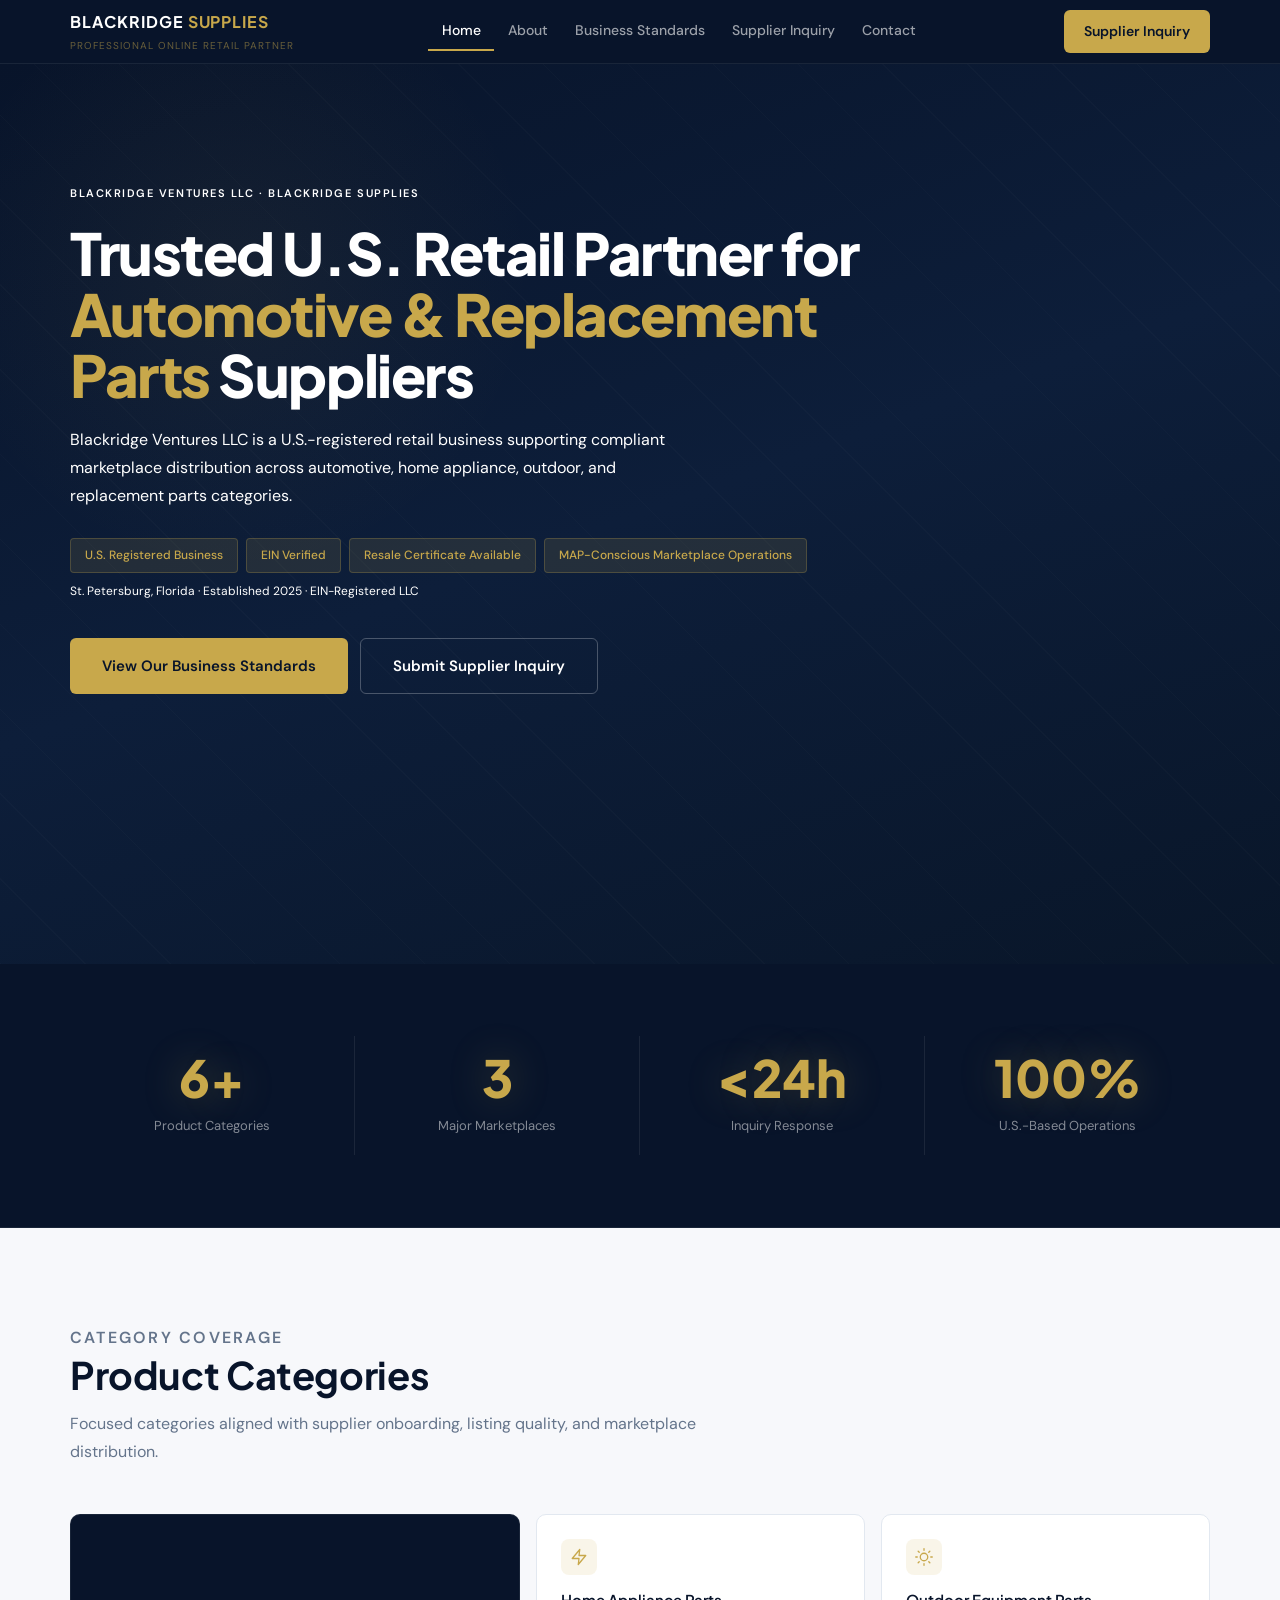
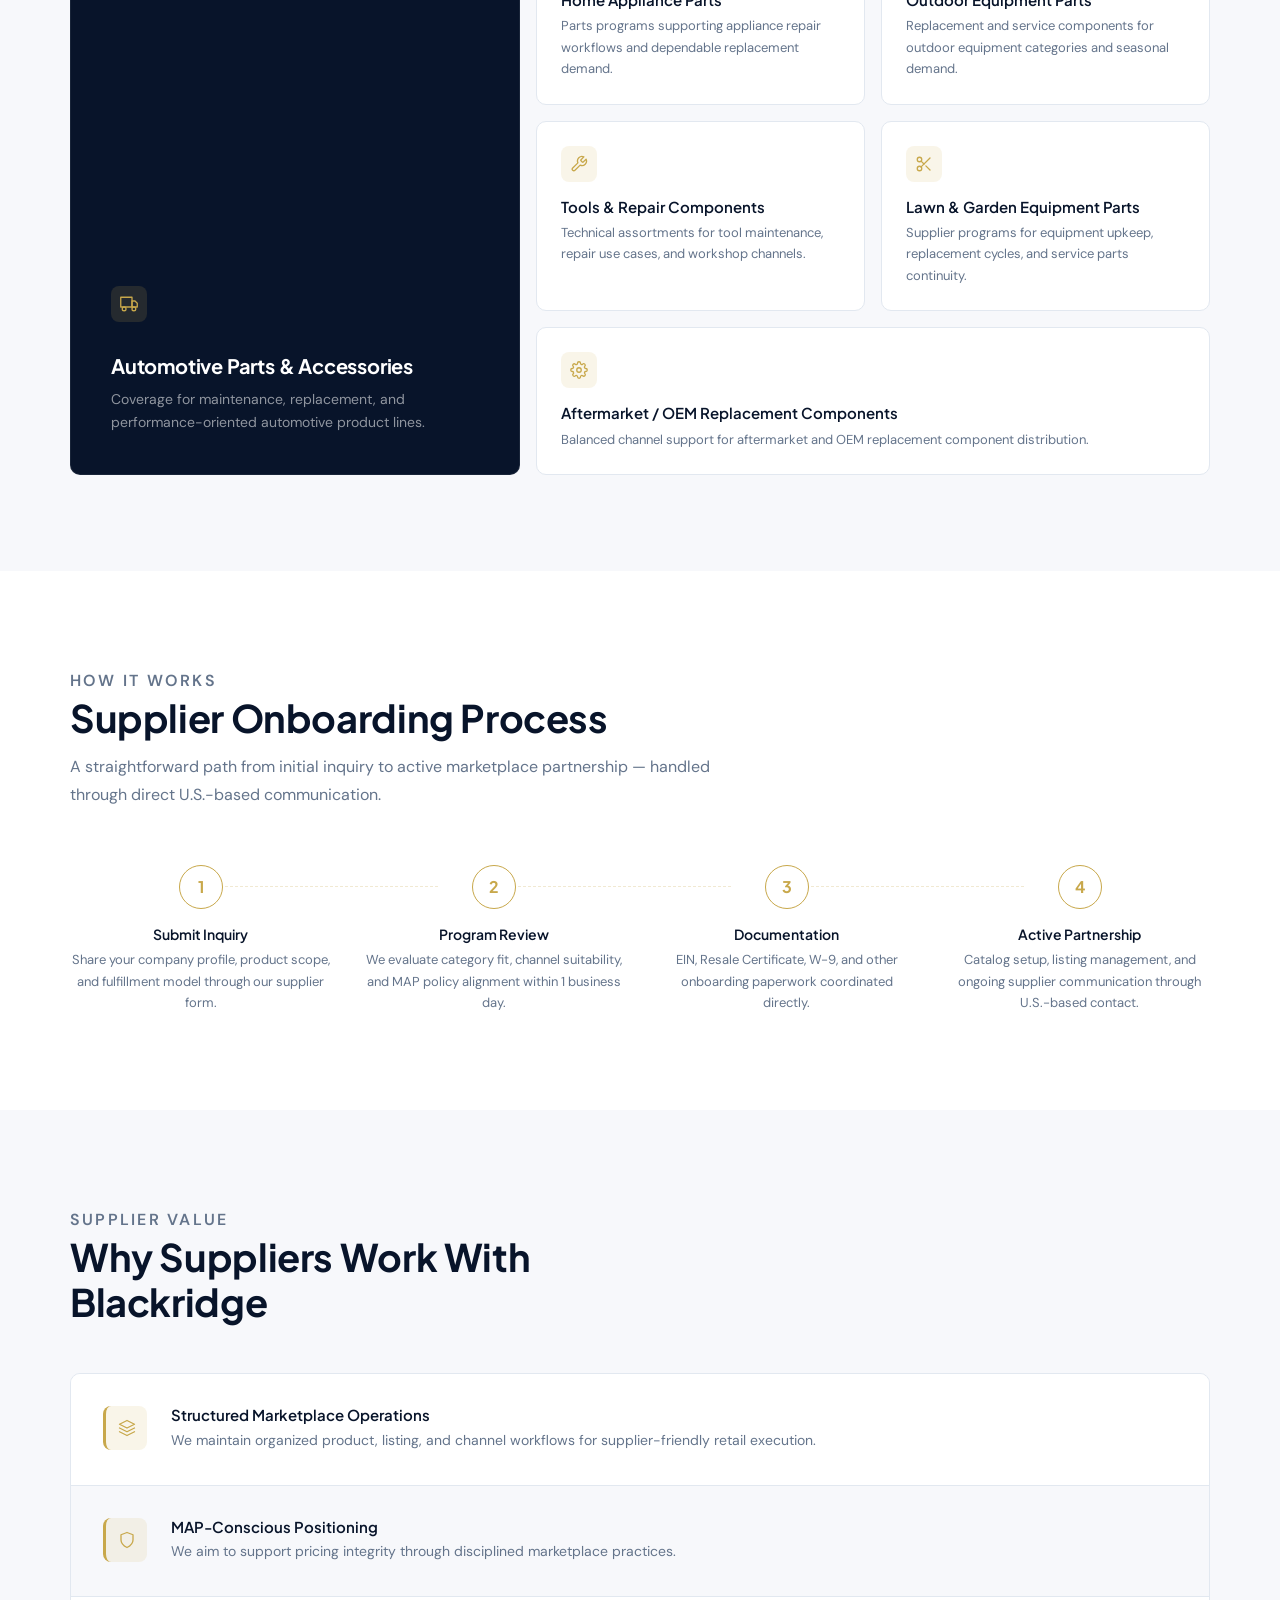
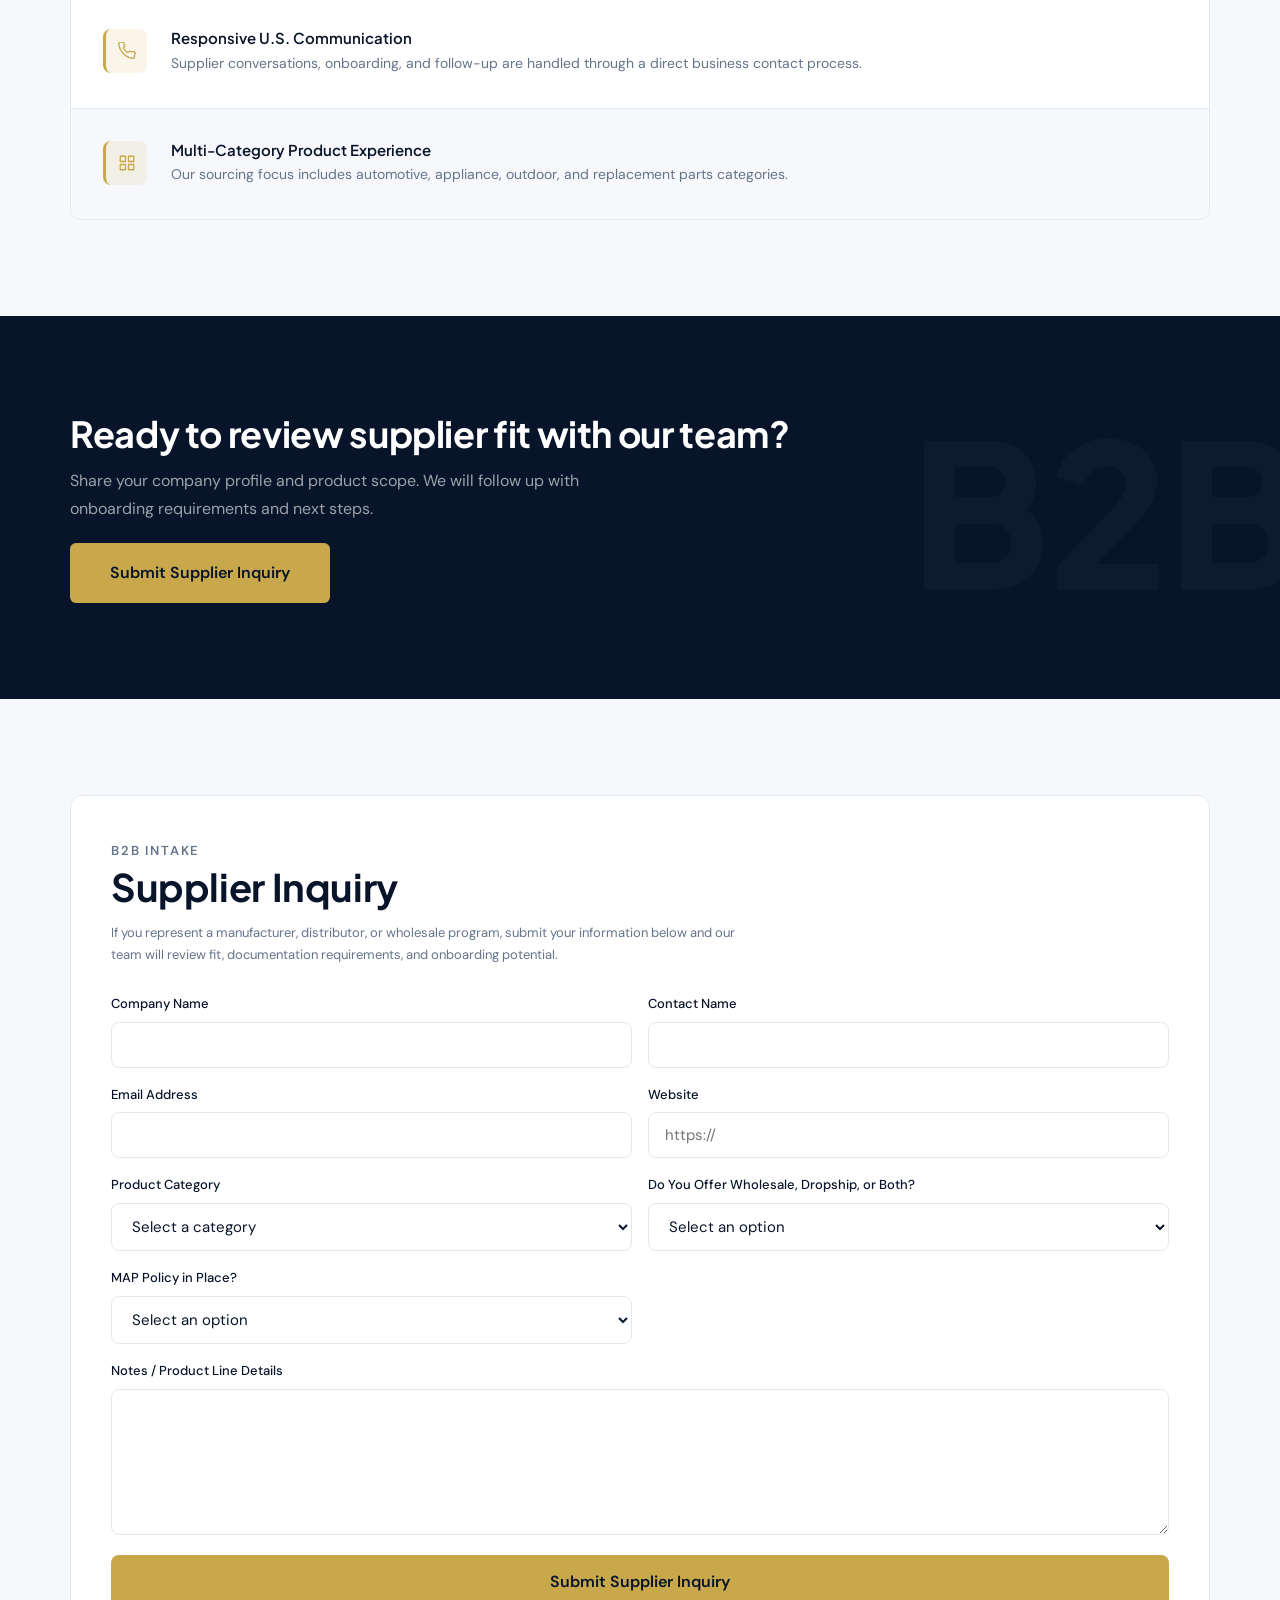
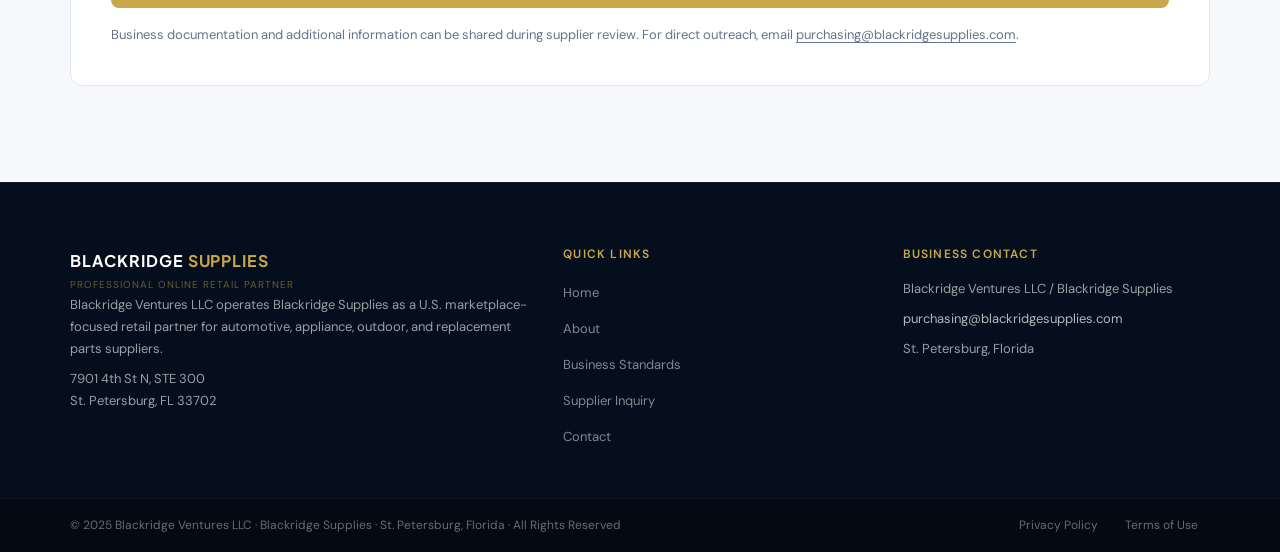
==== commit 1bfd4c57: "add privacy terms pages and fix trust elements - Add privacy.html with full Privacy Policy (effectiv" ====
--- a/index.html
+++ b/index.html
@@ -69,6 +69,7 @@
           <li>Resale Certificate Available</li>
           <li>MAP-Conscious Marketplace Operations</li>
         </ul>
+        <p class="hero-location">St. Petersburg, Florida &middot; Established 2025 &middot; EIN-Registered LLC</p>
         <div class="hero-actions">
           <a class="btn btn-gold" href="#business-standards">View Our Business Standards</a>
           <a class="btn btn-light" href="#supplier-inquiry">Submit Supplier Inquiry</a>
@@ -300,6 +301,7 @@
           <span class="logo-subtitle">Professional Online Retail Partner</span>
         </a>
         <p class="footer-text">Blackridge Ventures LLC operates Blackridge Supplies as a U.S. marketplace-focused retail partner for automotive, appliance, outdoor, and replacement parts suppliers.</p>
+        <p class="footer-text">7901 4th St N, STE 300<br>St. Petersburg, FL 33702</p>
       </div>
       <div>
         <h3 class="footer-title">Quick Links</h3>
@@ -319,8 +321,12 @@
       </div>
     </div>
     <div class="footer-bottom">
-      <div class="container">
-        &copy; 2025 Blackridge Ventures LLC &middot; Blackridge Supplies &middot; St. Petersburg, Florida &middot; All Rights Reserved
+      <div class="container footer-bottom-inner">
+        <span>&copy; 2025 Blackridge Ventures LLC &middot; Blackridge Supplies &middot; St. Petersburg, Florida &middot; All Rights Reserved</span>
+        <span class="footer-legal-links">
+          <a href="privacy.html">Privacy Policy</a>
+          <a href="terms.html">Terms of Use</a>
+        </span>
       </div>
     </div>
   </footer>
--- a/css/styles.css
+++ b/css/styles.css
@@ -268,7 +268,9 @@
 .hero-home {
   min-height: 100vh;
   display: flex;
-  align-items: center;
+  align-items: flex-start;
+  padding-top: 120px;
+  padding-bottom: 80px;
   background:
     repeating-linear-gradient(
       45deg,
@@ -348,6 +350,13 @@
   padding: 6px 14px;
 }
 
+.hero-location {
+  font-size: 0.75rem;
+  color: rgba(255, 255, 255, 0.5);
+  margin-top: 8px;
+  margin-bottom: 0;
+}
+
 .hero-actions {
   margin-top: 2.25rem;
   display: flex;
@@ -359,6 +368,21 @@
 .hero-actions .btn {
   padding: 14px 32px;
   font-size: 0.9375rem;
+  min-width: 220px;
+  text-align: center;
+  justify-content: center;
+}
+
+.hero-actions .btn-gold {
+  background: var(--gold);
+  color: var(--navy);
+  border: none;
+}
+
+.hero-actions .btn-light {
+  background: transparent;
+  color: var(--white);
+  border: 1px solid rgba(255, 255, 255, 0.25);
 }
 
 /* ============================================================
@@ -1011,7 +1035,7 @@
 .footer-links a {
   font-family: "DM Sans", system-ui, sans-serif;
   font-size: 0.8125rem;
-  color: rgba(255, 255, 255, 0.45);
+  color: rgba(255, 255, 255, 0.5);
   transition: var(--transition);
 }
 
@@ -1022,13 +1046,13 @@
 .footer-text {
   font-family: "DM Sans", system-ui, sans-serif;
   font-size: 0.8125rem;
-  color: rgba(255, 255, 255, 0.45);
+  color: rgba(255, 255, 255, 0.6);
   margin-bottom: 0.5rem;
-  line-height: 1.65;
+  line-height: 1.7;
 }
 
 .footer-text a {
-  color: rgba(255, 255, 255, 0.6);
+  color: rgba(255, 255, 255, 0.7);
   transition: var(--transition);
 }
 
@@ -1040,9 +1064,25 @@
   padding: 16px 0;
   font-family: "DM Sans", system-ui, sans-serif;
   font-size: 0.75rem;
-  color: rgba(255, 255, 255, 0.25);
-  text-align: center;
-}
+  color: rgba(255, 255, 255, 0.4);
+}
+
+.footer-bottom-inner {
+  display: flex;
+  justify-content: space-between;
+  align-items: center;
+  flex-wrap: wrap;
+  gap: 0.5rem;
+}
+
+.footer-legal-links a {
+  font-size: 0.75rem;
+  color: rgba(255, 255, 255, 0.4);
+  margin: 0 12px;
+  transition: var(--transition);
+}
+
+.footer-legal-links a:hover { color: rgba(255, 255, 255, 0.8); }
 
 /* ============================================================
    TEXT UTILITIES
@@ -1138,6 +1178,12 @@
 
   .logo-subtitle { font-size: 0.5625rem; }
 
+  .hero-home {
+    padding-top: 80px;
+    padding-bottom: 60px;
+    align-items: flex-start;
+  }
+
   .hero { padding: 72px 0; }
 
   .section { padding: 64px 0; }
@@ -1200,6 +1246,8 @@
 
   .process-step h3 { margin-bottom: 0.25rem; }
 
+  .hero-actions .btn { min-width: 0; width: 100%; }
+
   .cta-banner { padding: 64px 0; }
 
   .cta-decorative {
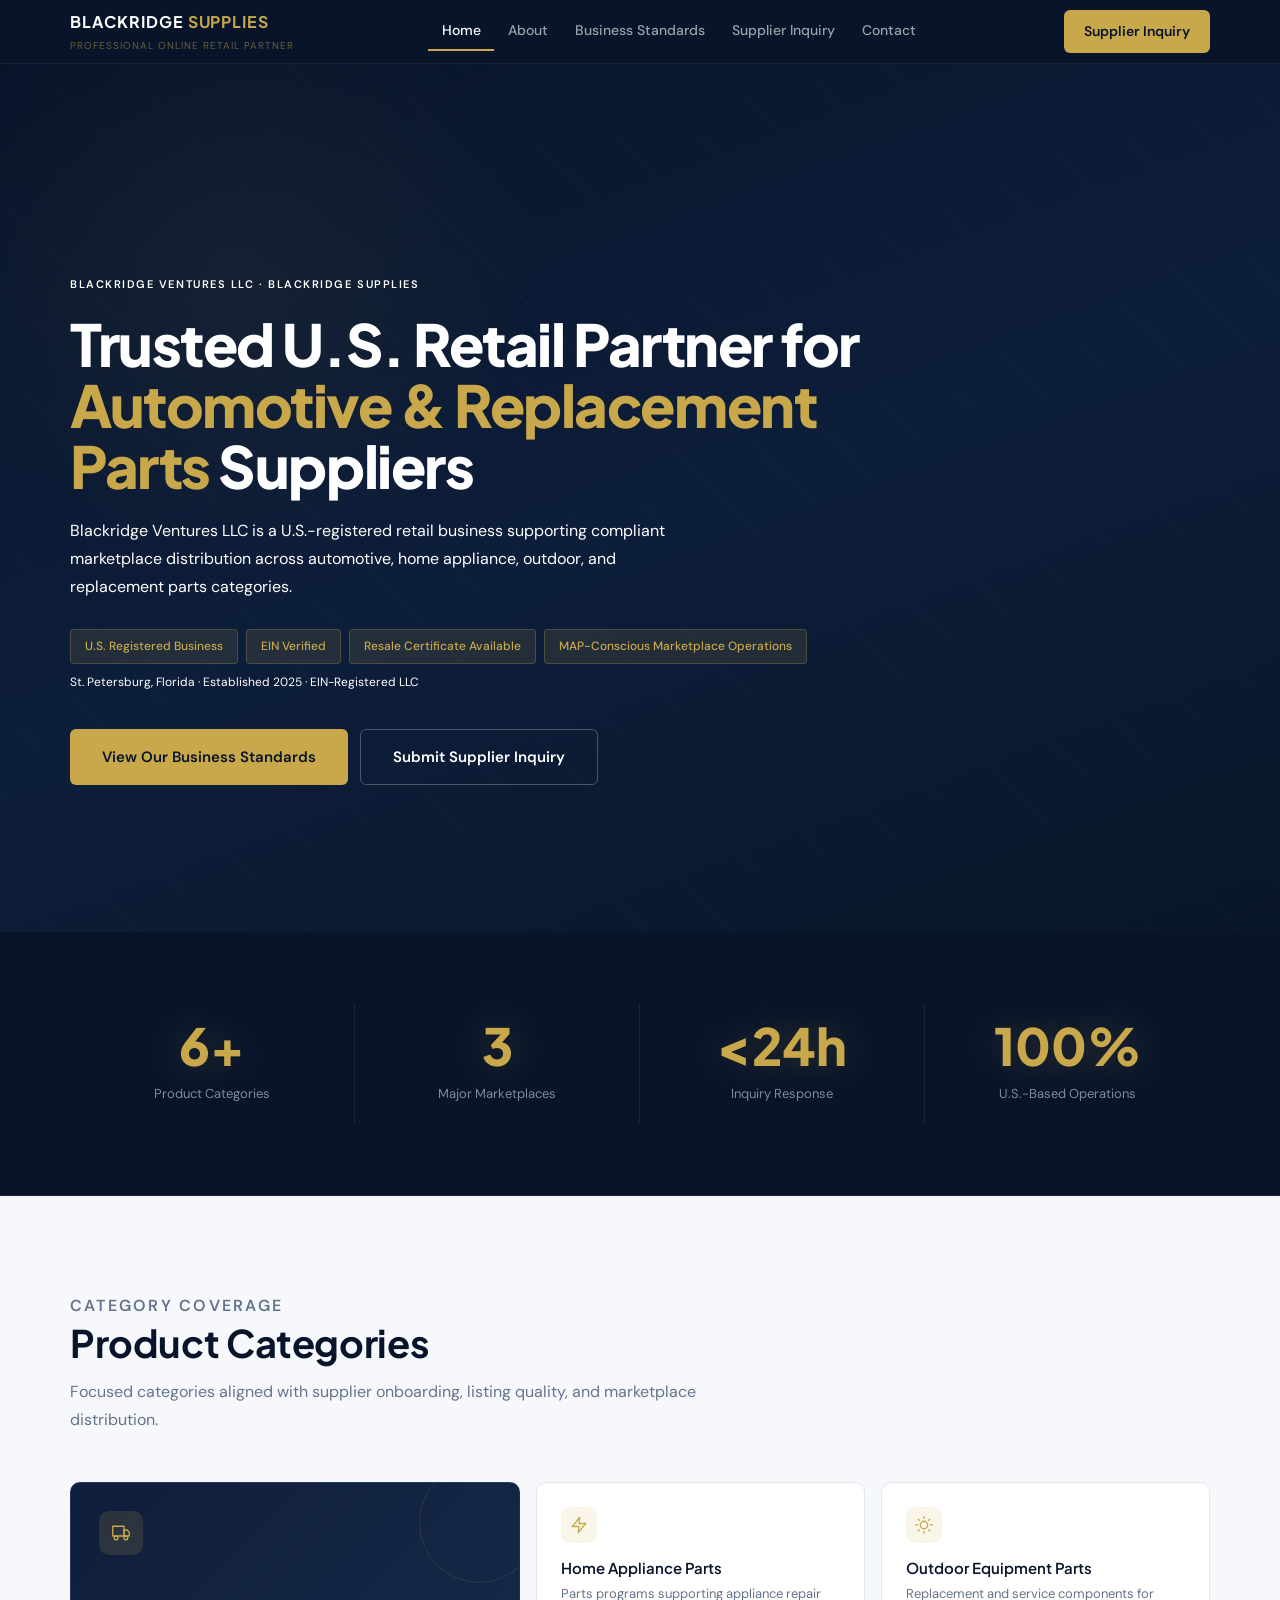
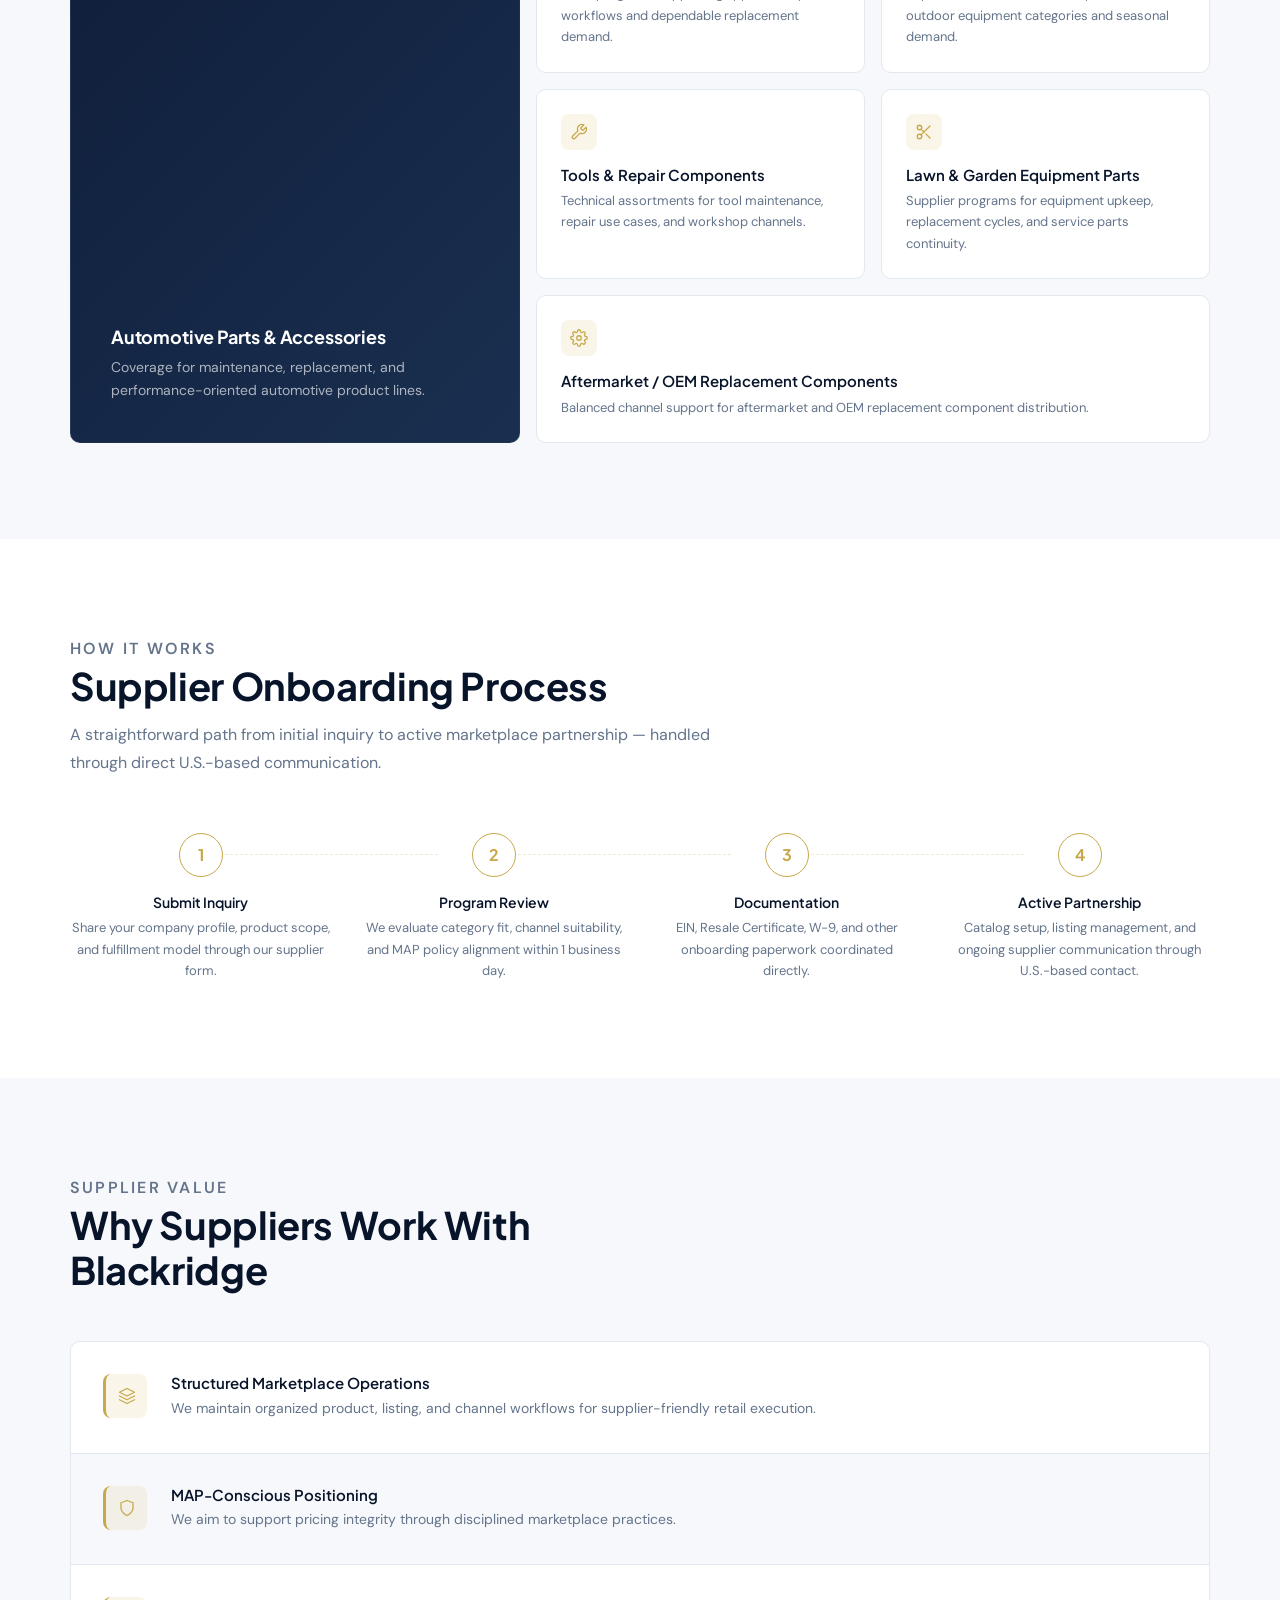
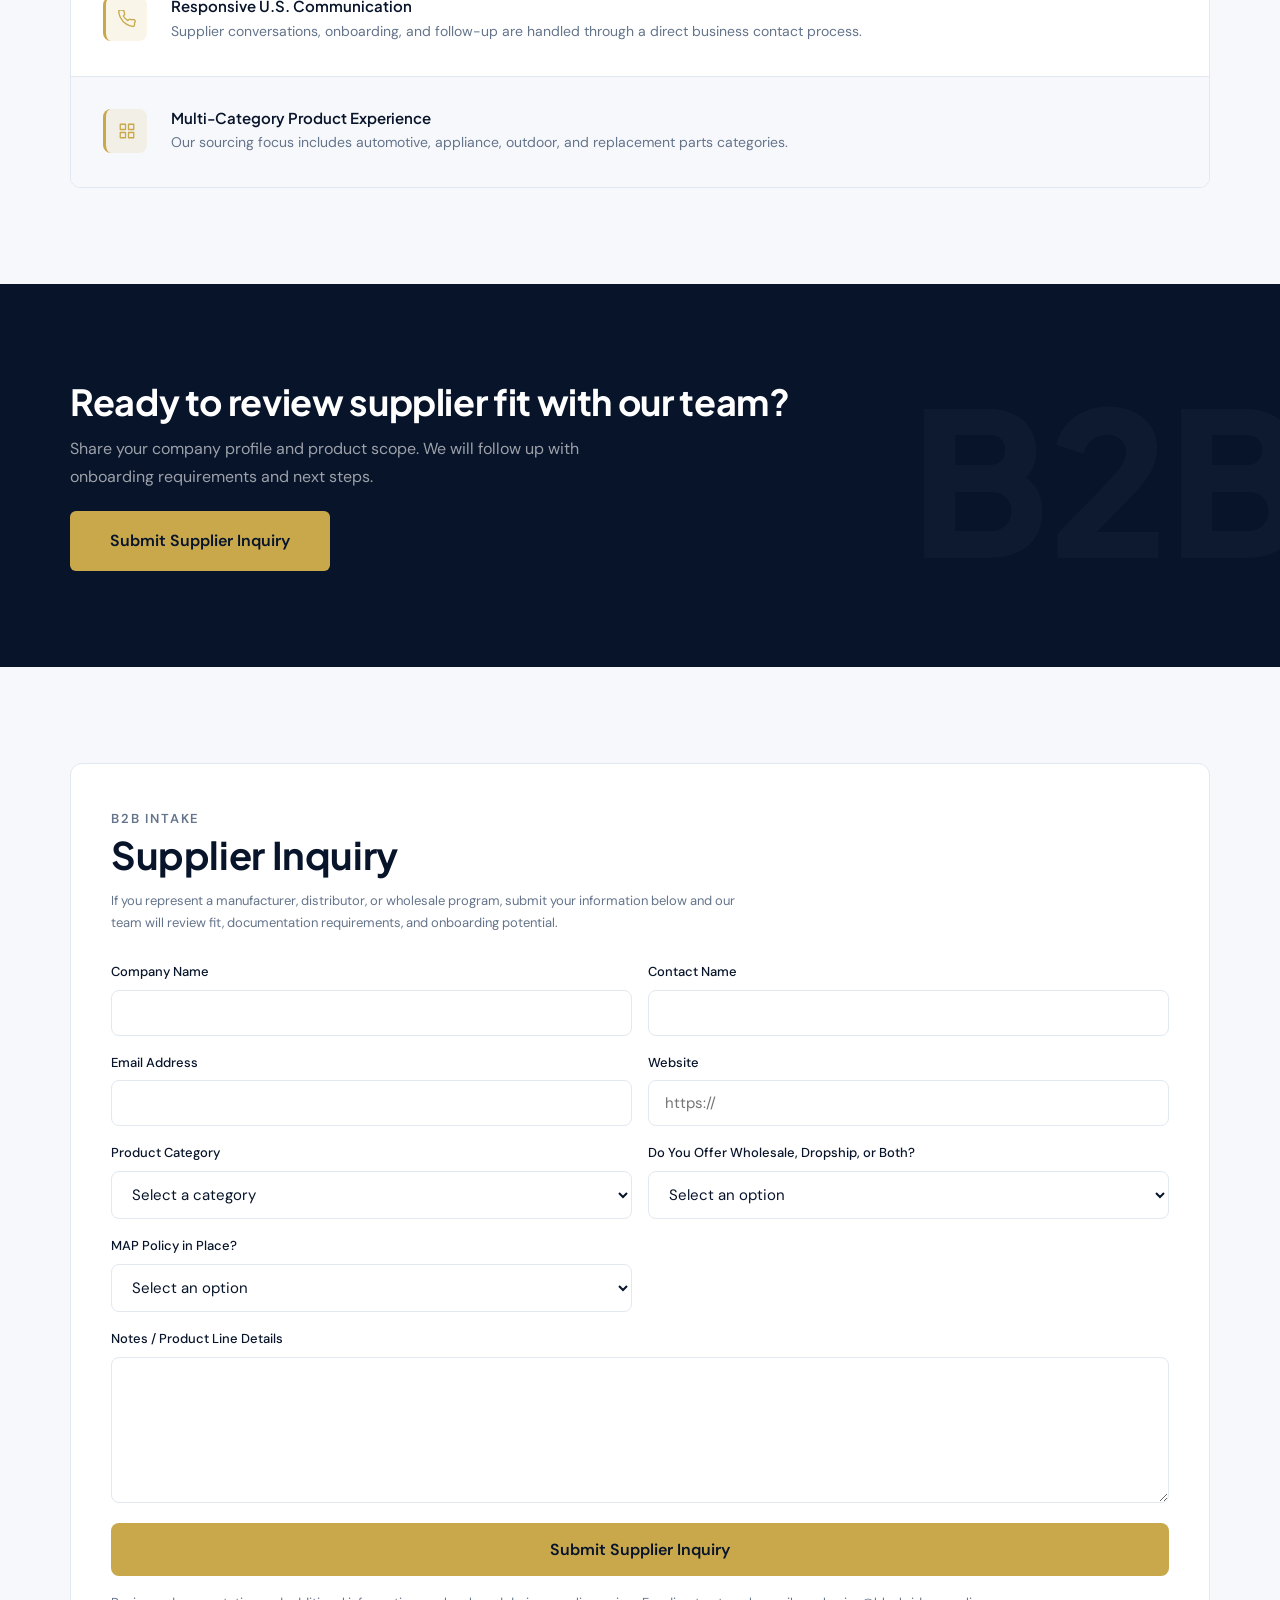
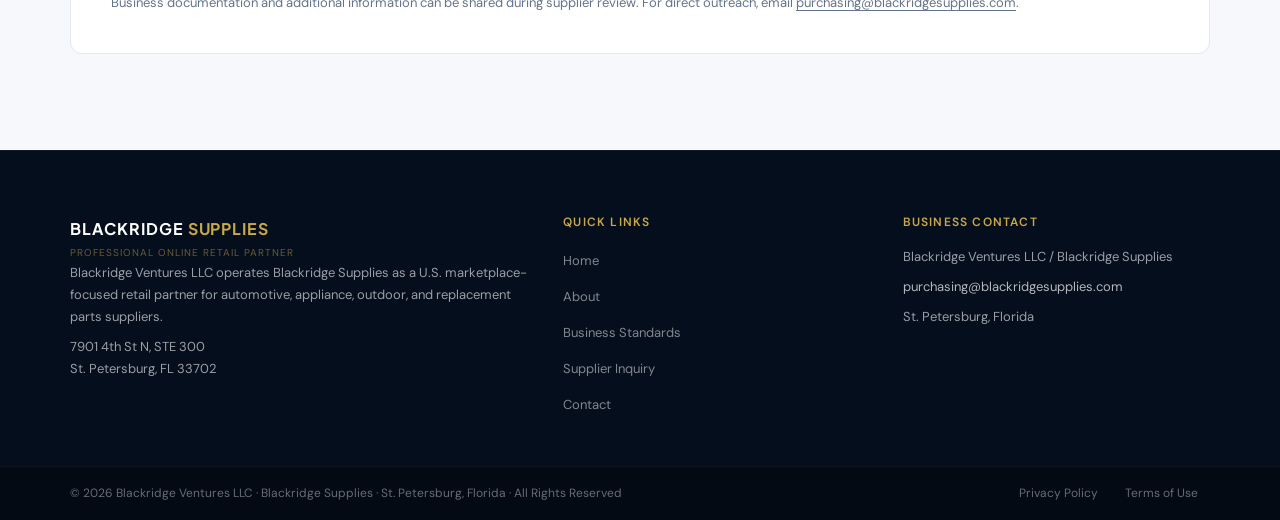
==== commit 6033d0aa: "fix burger menu, featured card, copyright year, hero spacing" ====
--- a/index.html
+++ b/index.html
@@ -5,12 +5,17 @@
   <meta name="viewport" content="width=device-width, initial-scale=1.0">
   <title>Blackridge Supplies | Supplier Partnerships</title>
   <meta name="description" content="Blackridge Ventures LLC is a U.S.-registered retail business and marketplace partner for automotive, appliance, outdoor, and replacement parts suppliers.">
+  <meta name="theme-color" content="#08142A">
   <meta property="og:type" content="website">
   <meta property="og:title" content="Blackridge Supplies | Supplier Partnerships">
   <meta property="og:description" content="Blackridge Ventures LLC is a U.S.-registered retail business and marketplace partner for automotive, appliance, outdoor, and replacement parts suppliers.">
+  <meta property="og:url" content="https://blackridgesupplies.com/">
+  <meta property="og:image" content="https://blackridgesupplies.com/og-image.png">
   <meta name="twitter:card" content="summary">
   <meta name="twitter:title" content="Blackridge Supplies | Supplier Partnerships">
   <meta name="twitter:description" content="Blackridge Ventures LLC is a U.S.-registered retail business and marketplace partner for automotive, appliance, outdoor, and replacement parts suppliers.">
+  <meta name="twitter:image" content="https://blackridgesupplies.com/og-image.png">
+  <link rel="canonical" href="https://blackridgesupplies.com/">
   <link rel="icon" type="image/svg+xml" href="favicon.svg">
   <link rel="preconnect" href="https://fonts.googleapis.com">
   <link rel="preconnect" href="https://fonts.gstatic.com" crossorigin>
@@ -322,7 +327,7 @@
     </div>
     <div class="footer-bottom">
       <div class="container footer-bottom-inner">
-        <span>&copy; 2025 Blackridge Ventures LLC &middot; Blackridge Supplies &middot; St. Petersburg, Florida &middot; All Rights Reserved</span>
+        <span>&copy; <span id="year"></span> Blackridge Ventures LLC &middot; Blackridge Supplies &middot; St. Petersburg, Florida &middot; All Rights Reserved</span>
         <span class="footer-legal-links">
           <a href="privacy.html">Privacy Policy</a>
           <a href="terms.html">Terms of Use</a>
@@ -330,6 +335,9 @@
       </div>
     </div>
   </footer>
+  <script>
+    document.getElementById('year').textContent = new Date().getFullYear();
+  </script>
   <script>
     (function () {
       var forms = document.querySelectorAll(".contact-form");
@@ -367,6 +375,7 @@
       function closeMenu() {
         toggle.setAttribute("aria-expanded", "false");
         toggle.setAttribute("aria-label", "Open navigation menu");
+        toggle.classList.remove("is-open");
         menu.classList.remove("is-open");
         menu.hidden = true;
       }
@@ -374,13 +383,15 @@
       function openMenu() {
         toggle.setAttribute("aria-expanded", "true");
         toggle.setAttribute("aria-label", "Close navigation menu");
+        toggle.classList.add("is-open");
         menu.hidden = false;
         requestAnimationFrame(function () {
           menu.classList.add("is-open");
         });
       }
 
-      toggle.addEventListener("click", function () {
+      toggle.addEventListener("click", function (event) {
+        event.stopPropagation();
         var isExpanded = toggle.getAttribute("aria-expanded") === "true";
         if (isExpanded) {
           closeMenu();
@@ -393,6 +404,12 @@
         link.addEventListener("click", closeMenu);
       });
 
+      document.addEventListener("click", function (event) {
+        if (toggle.getAttribute("aria-expanded") === "true" && !header.contains(event.target)) {
+          closeMenu();
+        }
+      });
+
       document.addEventListener("keydown", function (event) {
         if (event.key === "Escape") closeMenu();
       });
--- a/css/styles.css
+++ b/css/styles.css
@@ -175,6 +175,17 @@
   border-color: rgba(255, 255, 255, 0.35);
 }
 
+.btn-light-dark {
+  background: transparent;
+  color: var(--text-primary);
+  border: 1px solid var(--border);
+}
+
+.btn-light-dark:hover {
+  background: var(--surface);
+  border-color: #cbd5e1;
+}
+
 .btn[disabled] {
   opacity: 0.6;
   cursor: not-allowed;
@@ -203,27 +214,50 @@
   width: 40px;
   height: 36px;
   padding: 0;
+  position: relative;
   align-items: center;
   justify-content: center;
-  flex-direction: column;
-  gap: 4px;
   cursor: pointer;
+  z-index: 1001;
 }
 
 .mobile-nav-toggle span {
-  width: 16px;
-  height: 1.5px;
-  background: rgba(255, 255, 255, 0.7);
+  position: absolute;
+  left: 50%;
+  width: 24px;
+  height: 2px;
+  margin-left: -12px;
+  background: var(--white);
   border-radius: 2px;
+  transition: transform 0.2s ease, opacity 0.2s ease, top 0.2s ease;
+}
+
+.mobile-nav-toggle span:nth-child(1) { top: 11px; }
+.mobile-nav-toggle span:nth-child(2) { top: 17px; }
+.mobile-nav-toggle span:nth-child(3) { top: 23px; }
+
+.mobile-nav-toggle.is-open span:nth-child(1) {
+  top: 17px;
+  transform: rotate(45deg);
+}
+
+.mobile-nav-toggle.is-open span:nth-child(2) { opacity: 0; }
+
+.mobile-nav-toggle.is-open span:nth-child(3) {
+  top: 17px;
+  transform: rotate(-45deg);
 }
 
 .mobile-menu {
-  border-top: 1px solid var(--border-dark);
   background: var(--navy);
-  padding: 0.75rem 0 1rem;
+  width: 100%;
+  border-top: 1px solid rgba(255, 255, 255, 0.07);
+  padding: 0;
   opacity: 0;
   transform: translateY(-8px);
   transition: opacity 0.2s ease, transform 0.2s ease;
+  box-shadow: 0 18px 40px rgba(0, 0, 0, 0.24);
+  z-index: 1000;
 }
 
 .mobile-menu.is-open {
@@ -244,15 +278,16 @@
   font-family: "DM Sans", system-ui, sans-serif;
   font-size: 0.9rem;
   font-weight: 500;
-  color: rgba(255, 255, 255, 0.6);
-  padding: 0.65rem 0.25rem;
+  color: rgba(255, 255, 255, 0.72);
+  padding: 16px 24px;
+  border-bottom: 1px solid rgba(255, 255, 255, 0.07);
 }
 
 .mobile-menu a:hover { color: var(--white); }
 
 .mobile-menu-cta {
-  width: 100%;
-  margin-top: 0.75rem;
+  margin: 16px 24px 18px;
+  width: calc(100% - 48px);
 }
 
 /* ============================================================
@@ -268,9 +303,9 @@
 .hero-home {
   min-height: 100vh;
   display: flex;
-  align-items: flex-start;
-  padding-top: 120px;
-  padding-bottom: 80px;
+  align-items: center;
+  padding-top: 64px;
+  padding-bottom: 32px;
   background:
     repeating-linear-gradient(
       45deg,
@@ -430,6 +465,14 @@
   border-bottom: 1px solid var(--border-dark);
 }
 
+@media (min-width: 769px) {
+  .stats-block {
+    margin-top: -32px;
+    position: relative;
+    z-index: 2;
+  }
+}
+
 .stats-grid {
   display: grid;
   grid-template-columns: repeat(4, 1fr);
@@ -569,16 +612,18 @@
   display: grid;
   grid-template-columns: 2fr 3fr;
   gap: 1rem;
-  align-items: start;
+  align-items: stretch;
 }
 
 .category-featured {
-  background: var(--navy);
+  position: relative;
+  overflow: hidden;
+  background: linear-gradient(135deg, #0F1E3A 0%, #1a2f50 100%);
   border: 1px solid var(--border-dark);
   border-radius: var(--radius);
   padding: 2.5rem;
   height: 100%;
-  min-height: 340px;
+  min-height: 280px;
   display: flex;
   flex-direction: column;
   justify-content: flex-end;
@@ -586,23 +631,40 @@
   transition: var(--transition);
 }
 
+.category-featured::after {
+  content: "";
+  position: absolute;
+  width: 120px;
+  height: 120px;
+  border-radius: 999px;
+  border: 1px solid rgba(200, 168, 75, 0.15);
+  top: -20px;
+  right: -20px;
+}
+
 .category-featured .card-icon {
+  position: absolute;
+  top: 28px;
+  left: 28px;
+  width: 44px;
+  height: 44px;
+  border-radius: 10px;
   background: rgba(200, 168, 75, 0.15);
-  margin-bottom: 2rem;
+  margin-bottom: 0;
 }
 
 .category-featured .card-icon svg { stroke: var(--gold); }
 
 .category-featured h3 {
-  font-size: 1.25rem;
+  font-size: 1.125rem;
   font-weight: 700;
   color: var(--white);
-  margin-bottom: 0.6rem;
+  margin-bottom: 8px;
   letter-spacing: -0.01em;
 }
 
 .category-featured p {
-  color: rgba(255, 255, 255, 0.55);
+  color: rgba(255, 255, 255, 0.65);
   font-size: 0.875rem;
   line-height: 1.65;
   margin-bottom: 0;
@@ -996,6 +1058,23 @@
   line-height: 1.75;
 }
 
+.not-found-wrap {
+  text-align: center;
+}
+
+.not-found-panel {
+  max-width: 760px;
+  margin: 0 auto;
+}
+
+.not-found-actions {
+  display: flex;
+  justify-content: center;
+  gap: 0.875rem;
+  flex-wrap: wrap;
+  margin-top: 1.75rem;
+}
+
 .narrow-content { max-width: 720px; }
 
 /* ============================================================
@@ -1170,7 +1249,16 @@
     display: none;
   }
 
-  .mobile-menu-wrap { display: block; }
+  .mobile-menu-wrap {
+    display: block;
+    position: absolute;
+    top: 100%;
+    left: 50%;
+    width: 100vw;
+    max-width: none;
+    transform: translateX(-50%);
+    z-index: 1000;
+  }
 
   .mobile-nav-toggle { display: inline-flex; }
 
@@ -1248,6 +1336,8 @@
 
   .hero-actions .btn { min-width: 0; width: 100%; }
 
+  .not-found-actions .btn { width: 100%; }
+
   .cta-banner { padding: 64px 0; }
 
   .cta-decorative {
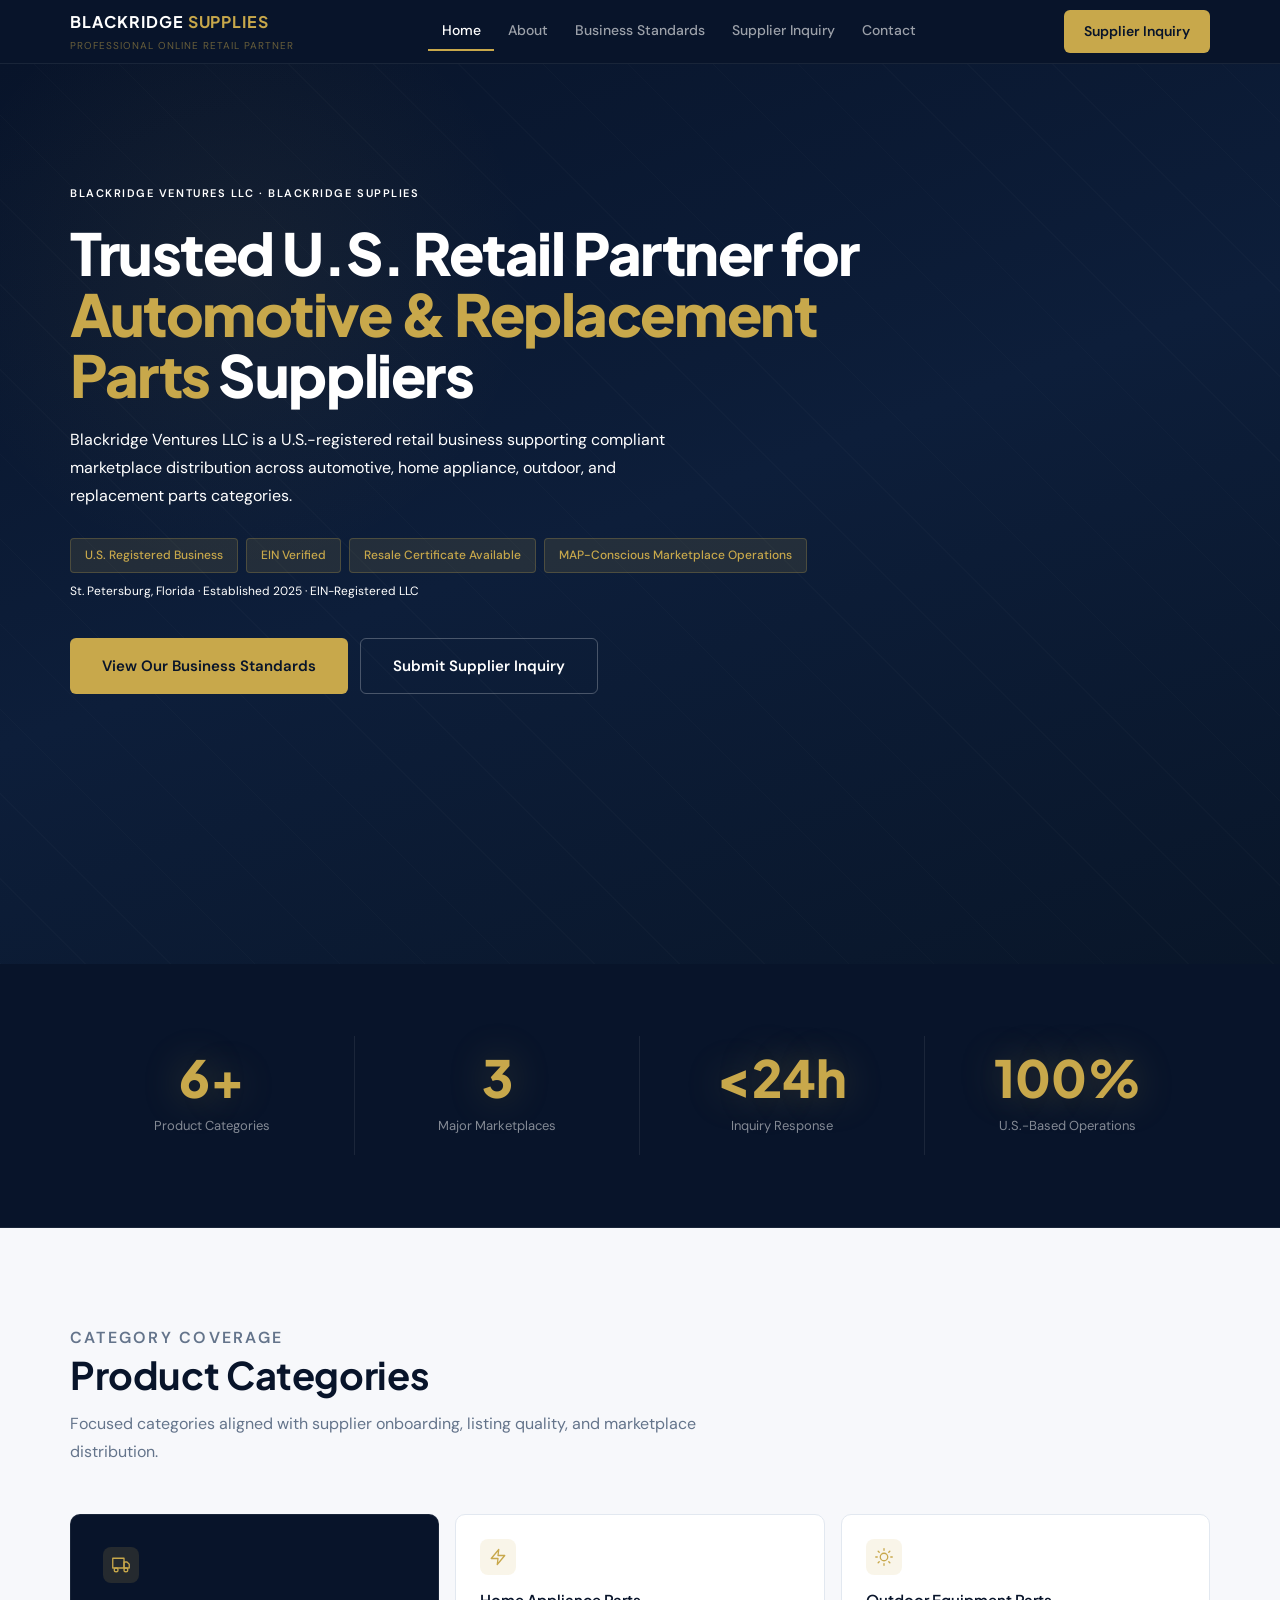
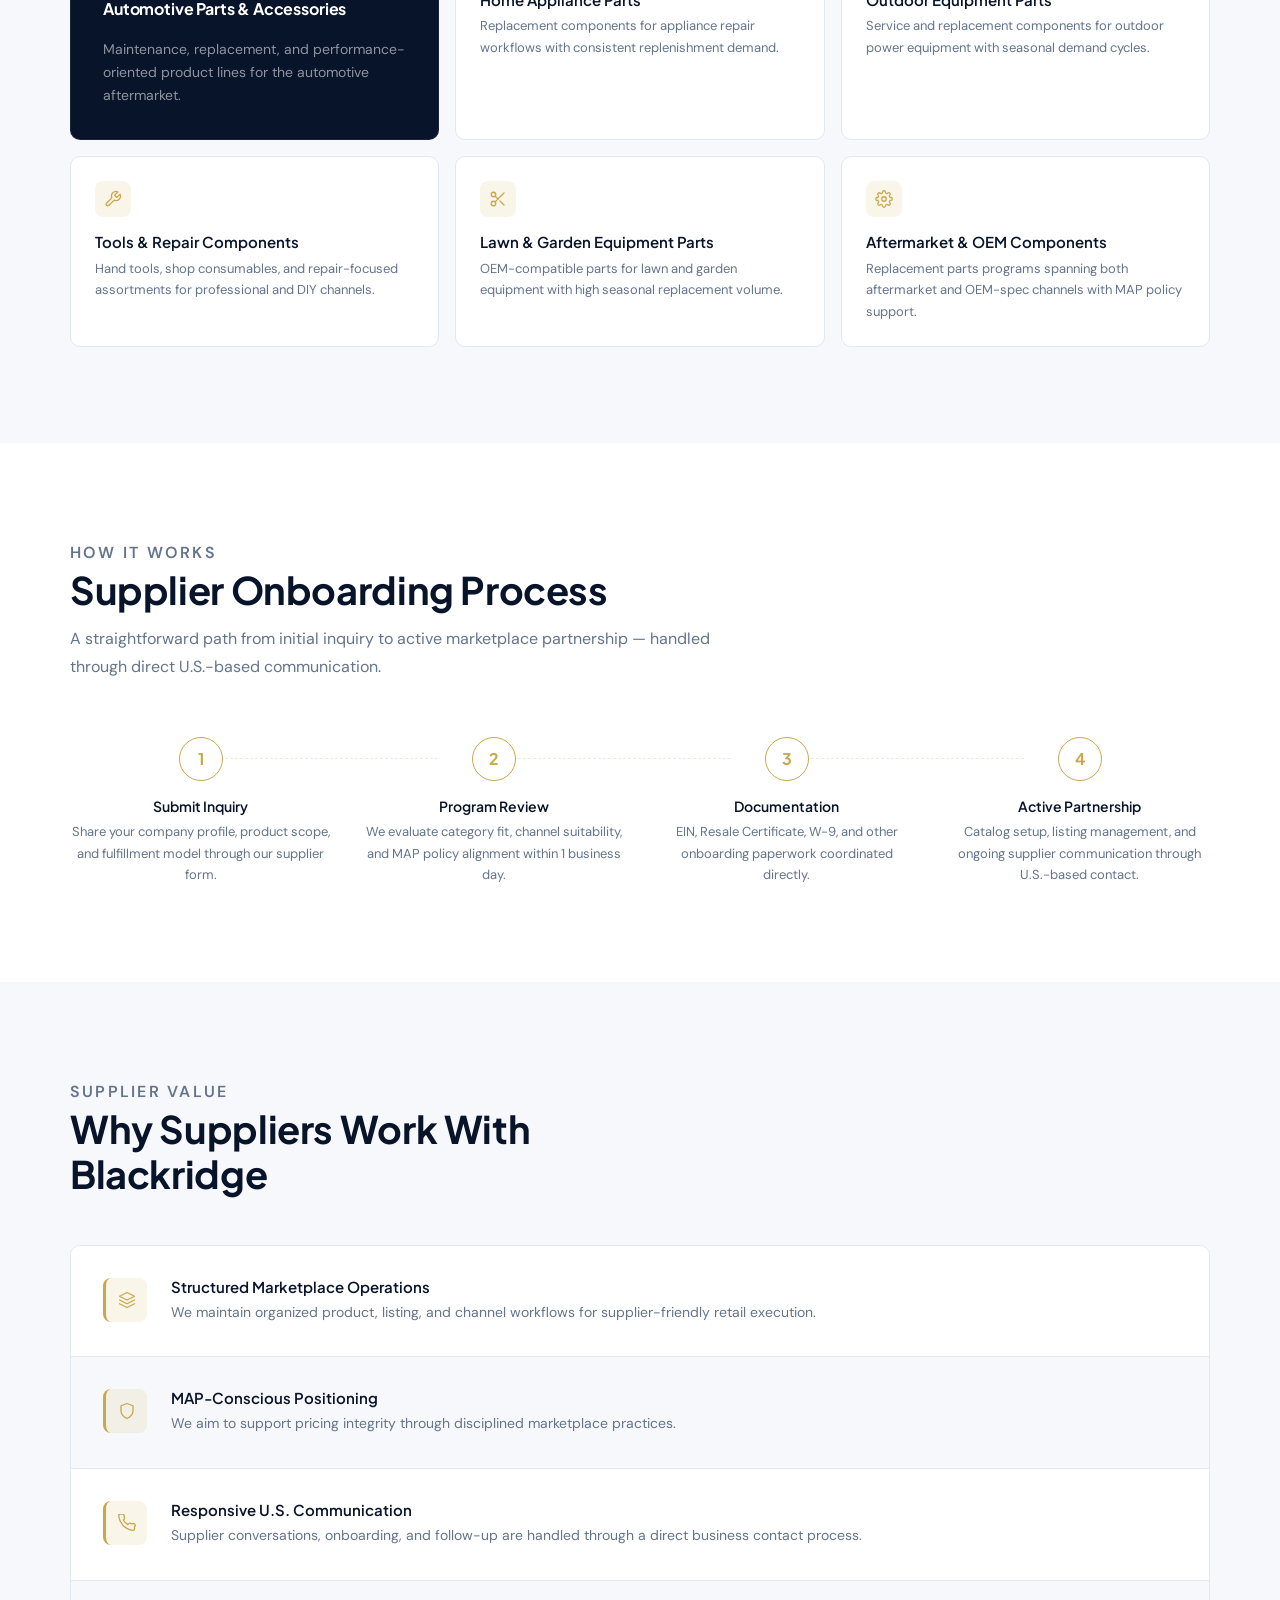
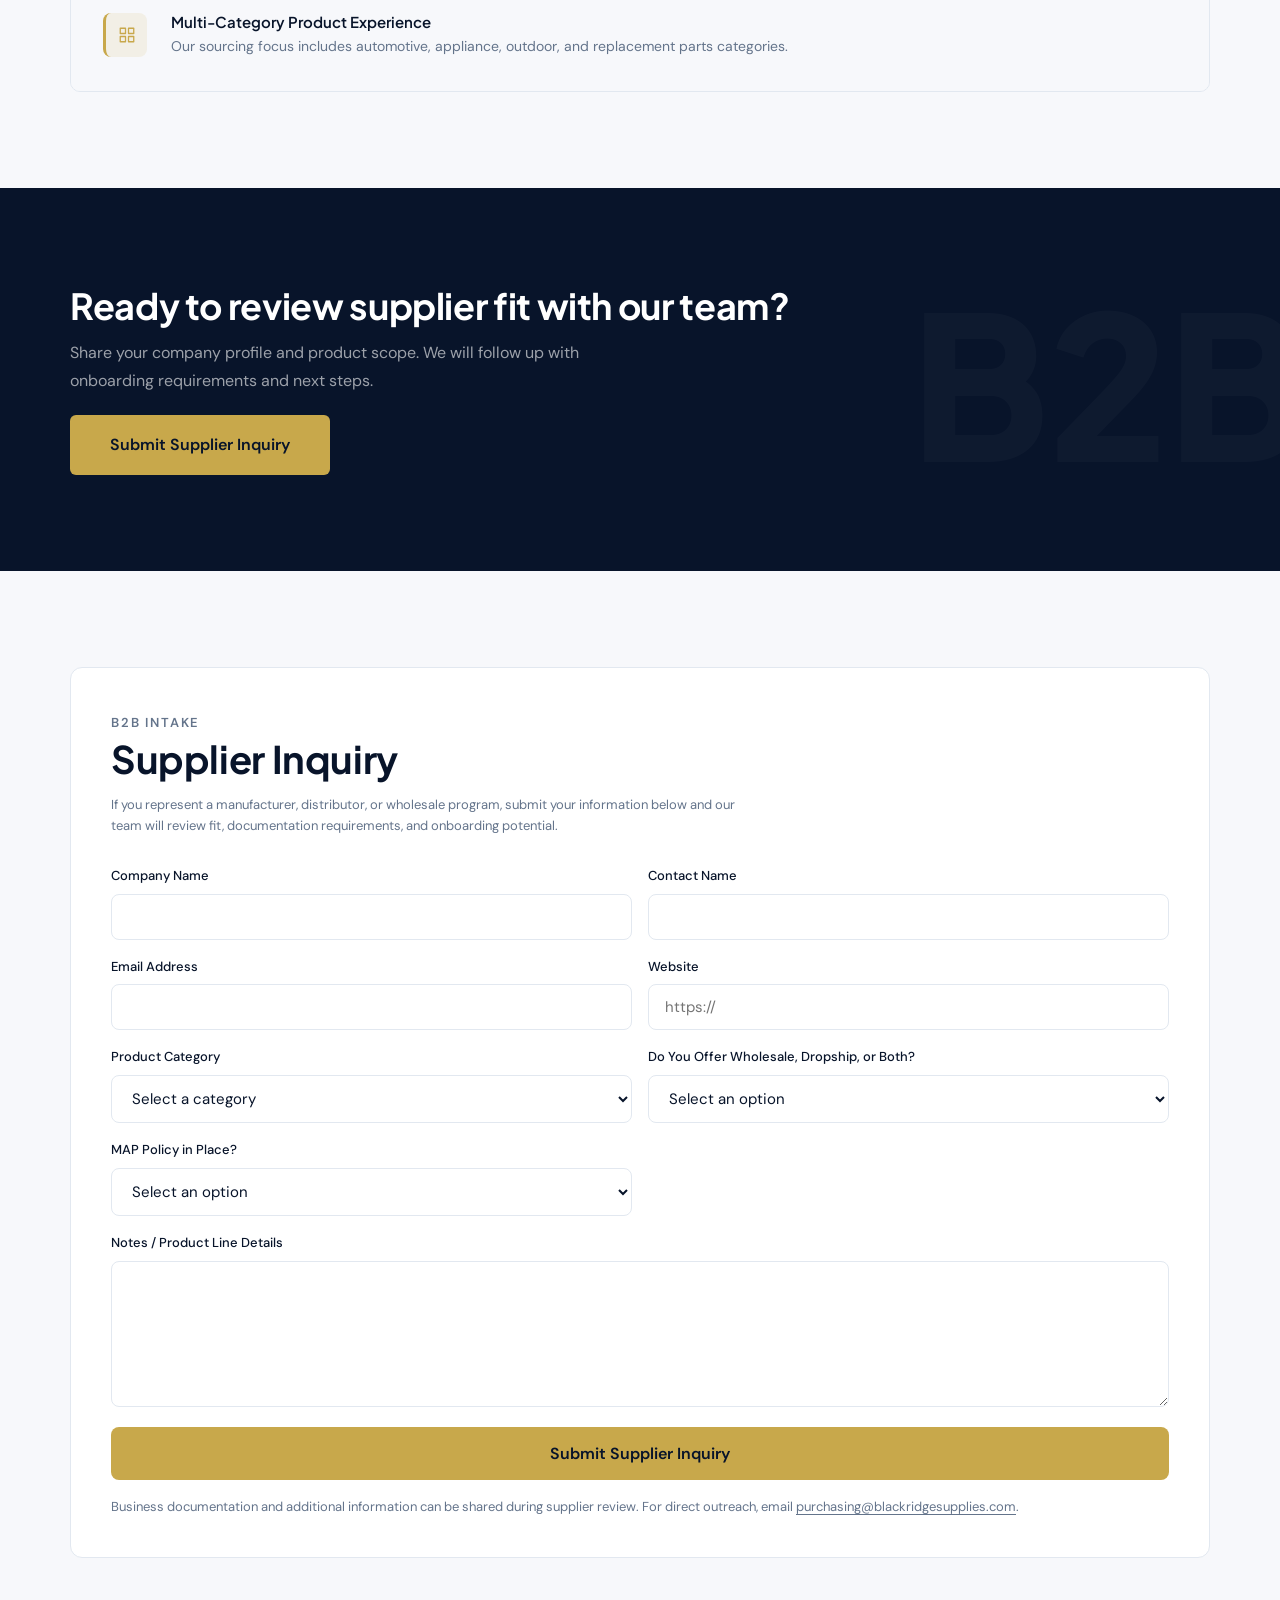
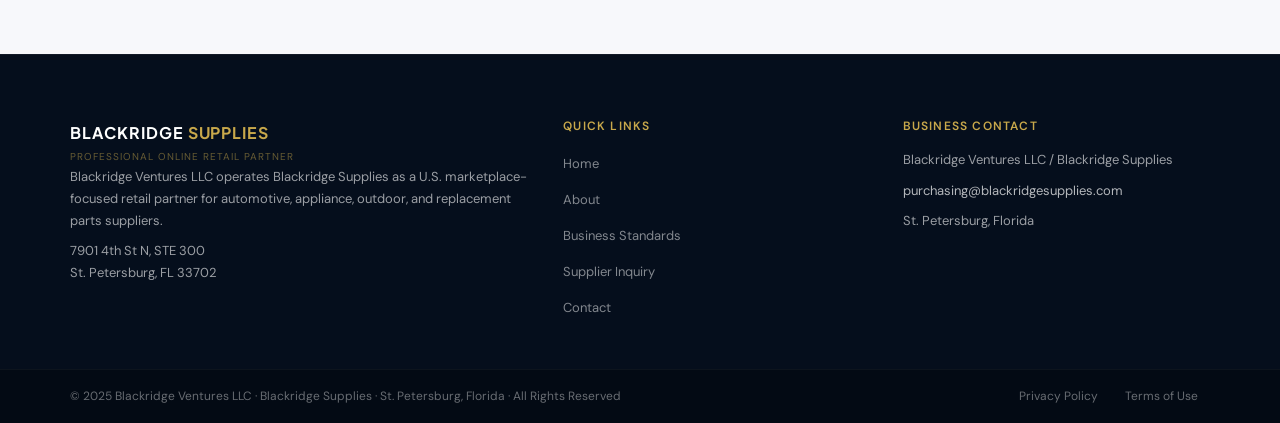
==== commit 87588edb: "fix: refactor category grid — equal cards, fix mobile icon overlap" ====
--- a/index.html
+++ b/index.html
@@ -5,17 +5,12 @@
   <meta name="viewport" content="width=device-width, initial-scale=1.0">
   <title>Blackridge Supplies | Supplier Partnerships</title>
   <meta name="description" content="Blackridge Ventures LLC is a U.S.-registered retail business and marketplace partner for automotive, appliance, outdoor, and replacement parts suppliers.">
-  <meta name="theme-color" content="#08142A">
   <meta property="og:type" content="website">
   <meta property="og:title" content="Blackridge Supplies | Supplier Partnerships">
   <meta property="og:description" content="Blackridge Ventures LLC is a U.S.-registered retail business and marketplace partner for automotive, appliance, outdoor, and replacement parts suppliers.">
-  <meta property="og:url" content="https://blackridgesupplies.com/">
-  <meta property="og:image" content="https://blackridgesupplies.com/og-image.png">
   <meta name="twitter:card" content="summary">
   <meta name="twitter:title" content="Blackridge Supplies | Supplier Partnerships">
   <meta name="twitter:description" content="Blackridge Ventures LLC is a U.S.-registered retail business and marketplace partner for automotive, appliance, outdoor, and replacement parts suppliers.">
-  <meta name="twitter:image" content="https://blackridgesupplies.com/og-image.png">
-  <link rel="canonical" href="https://blackridgesupplies.com/">
   <link rel="icon" type="image/svg+xml" href="favicon.svg">
   <link rel="preconnect" href="https://fonts.googleapis.com">
   <link rel="preconnect" href="https://fonts.gstatic.com" crossorigin>
@@ -116,35 +111,33 @@
           <article class="category-featured">
             <div class="card-icon" aria-hidden="true"><svg viewBox="0 0 24 24"><rect x="1" y="3" width="15" height="13"/><polygon points="16 8 20 8 23 11 23 16 16 16 16 8"/><circle cx="5.5" cy="18.5" r="2.5"/><circle cx="18.5" cy="18.5" r="2.5"/></svg></div>
             <h3>Automotive Parts &amp; Accessories</h3>
-            <p>Coverage for maintenance, replacement, and performance-oriented automotive product lines.</p>
-          </article>
-          <div class="category-small-grid">
-            <article class="card category-card">
-              <div class="card-icon" aria-hidden="true"><svg viewBox="0 0 24 24"><polygon points="13 2 3 14 12 14 11 22 21 10 12 10 13 2"/></svg></div>
-              <h3>Home Appliance Parts</h3>
-              <p>Parts programs supporting appliance repair workflows and dependable replacement demand.</p>
-            </article>
-            <article class="card category-card">
-              <div class="card-icon" aria-hidden="true"><svg viewBox="0 0 24 24"><circle cx="12" cy="12" r="5"/><line x1="12" y1="1" x2="12" y2="3"/><line x1="12" y1="21" x2="12" y2="23"/><line x1="4.22" y1="4.22" x2="5.64" y2="5.64"/><line x1="18.36" y1="18.36" x2="19.78" y2="19.78"/><line x1="1" y1="12" x2="3" y2="12"/><line x1="21" y1="12" x2="23" y2="12"/><line x1="4.22" y1="19.78" x2="5.64" y2="18.36"/><line x1="18.36" y1="5.64" x2="19.78" y2="4.22"/></svg></div>
-              <h3>Outdoor Equipment Parts</h3>
-              <p>Replacement and service components for outdoor equipment categories and seasonal demand.</p>
-            </article>
-            <article class="card category-card">
-              <div class="card-icon" aria-hidden="true"><svg viewBox="0 0 24 24"><path d="M14.7 6.3a1 1 0 000 1.4l1.6 1.6a1 1 0 001.4 0l3.77-3.77a6 6 0 01-7.94 7.94l-6.91 6.91a2.12 2.12 0 01-3-3l6.91-6.91a6 6 0 017.94-7.94l-3.76 3.76z"/></svg></div>
-              <h3>Tools &amp; Repair Components</h3>
-              <p>Technical assortments for tool maintenance, repair use cases, and workshop channels.</p>
-            </article>
-            <article class="card category-card">
-              <div class="card-icon" aria-hidden="true"><svg viewBox="0 0 24 24"><circle cx="6" cy="6" r="3"/><circle cx="6" cy="18" r="3"/><line x1="20" y1="4" x2="8.12" y2="15.88"/><line x1="14.47" y1="14.48" x2="20" y2="20"/><line x1="8.12" y1="8.12" x2="12" y2="12"/></svg></div>
-              <h3>Lawn &amp; Garden Equipment Parts</h3>
-              <p>Supplier programs for equipment upkeep, replacement cycles, and service parts continuity.</p>
-            </article>
-            <article class="card category-card">
-              <div class="card-icon" aria-hidden="true"><svg viewBox="0 0 24 24"><circle cx="12" cy="12" r="3"/><path d="M19.4 15a1.65 1.65 0 00.33 1.82l.06.06a2 2 0 010 2.83 2 2 0 01-2.83 0l-.06-.06a1.65 1.65 0 00-1.82-.33 1.65 1.65 0 00-1 1.51V21a2 2 0 01-4 0v-.09A1.65 1.65 0 009 19.4a1.65 1.65 0 00-1.82.33l-.06.06a2 2 0 01-2.83-2.83l.06-.06A1.65 1.65 0 004.68 15a1.65 1.65 0 00-1.51-1H3a2 2 0 010-4h.09A1.65 1.65 0 004.6 9a1.65 1.65 0 00-.33-1.82l-.06-.06a2 2 0 012.83-2.83l.06.06A1.65 1.65 0 009 4.68a1.65 1.65 0 001-1.51V3a2 2 0 014 0v.09a1.65 1.65 0 001 1.51 1.65 1.65 0 001.82-.33l.06-.06a2 2 0 012.83 2.83l-.06.06A1.65 1.65 0 0019.4 9a1.65 1.65 0 001.51 1H21a2 2 0 010 4h-.09a1.65 1.65 0 00-1.51 1z"/></svg></div>
-              <h3>Aftermarket / OEM Replacement Components</h3>
-              <p>Balanced channel support for aftermarket and OEM replacement component distribution.</p>
-            </article>
-          </div>
+            <p>Maintenance, replacement, and performance-oriented product lines for the automotive aftermarket.</p>
+          </article>
+          <article class="card category-card">
+            <div class="card-icon" aria-hidden="true"><svg viewBox="0 0 24 24"><polygon points="13 2 3 14 12 14 11 22 21 10 12 10 13 2"/></svg></div>
+            <h3>Home Appliance Parts</h3>
+            <p>Replacement components for appliance repair workflows with consistent replenishment demand.</p>
+          </article>
+          <article class="card category-card">
+            <div class="card-icon" aria-hidden="true"><svg viewBox="0 0 24 24"><circle cx="12" cy="12" r="5"/><line x1="12" y1="1" x2="12" y2="3"/><line x1="12" y1="21" x2="12" y2="23"/><line x1="4.22" y1="4.22" x2="5.64" y2="5.64"/><line x1="18.36" y1="18.36" x2="19.78" y2="19.78"/><line x1="1" y1="12" x2="3" y2="12"/><line x1="21" y1="12" x2="23" y2="12"/><line x1="4.22" y1="19.78" x2="5.64" y2="18.36"/><line x1="18.36" y1="5.64" x2="19.78" y2="4.22"/></svg></div>
+            <h3>Outdoor Equipment Parts</h3>
+            <p>Service and replacement components for outdoor power equipment with seasonal demand cycles.</p>
+          </article>
+          <article class="card category-card">
+            <div class="card-icon" aria-hidden="true"><svg viewBox="0 0 24 24"><path d="M14.7 6.3a1 1 0 000 1.4l1.6 1.6a1 1 0 001.4 0l3.77-3.77a6 6 0 01-7.94 7.94l-6.91 6.91a2.12 2.12 0 01-3-3l6.91-6.91a6 6 0 017.94-7.94l-3.76 3.76z"/></svg></div>
+            <h3>Tools &amp; Repair Components</h3>
+            <p>Hand tools, shop consumables, and repair-focused assortments for professional and DIY channels.</p>
+          </article>
+          <article class="card category-card">
+            <div class="card-icon" aria-hidden="true"><svg viewBox="0 0 24 24"><circle cx="6" cy="6" r="3"/><circle cx="6" cy="18" r="3"/><line x1="20" y1="4" x2="8.12" y2="15.88"/><line x1="14.47" y1="14.48" x2="20" y2="20"/><line x1="8.12" y1="8.12" x2="12" y2="12"/></svg></div>
+            <h3>Lawn &amp; Garden Equipment Parts</h3>
+            <p>OEM-compatible parts for lawn and garden equipment with high seasonal replacement volume.</p>
+          </article>
+          <article class="card category-card">
+            <div class="card-icon" aria-hidden="true"><svg viewBox="0 0 24 24"><circle cx="12" cy="12" r="3"/><path d="M19.4 15a1.65 1.65 0 00.33 1.82l.06.06a2 2 0 010 2.83 2 2 0 01-2.83 0l-.06-.06a1.65 1.65 0 00-1.82-.33 1.65 1.65 0 00-1 1.51V21a2 2 0 01-4 0v-.09A1.65 1.65 0 009 19.4a1.65 1.65 0 00-1.82.33l-.06.06a2 2 0 01-2.83-2.83l.06-.06A1.65 1.65 0 004.68 15a1.65 1.65 0 00-1.51-1H3a2 2 0 010-4h.09A1.65 1.65 0 004.6 9a1.65 1.65 0 00-.33-1.82l-.06-.06a2 2 0 012.83-2.83l.06.06A1.65 1.65 0 009 4.68a1.65 1.65 0 001-1.51V3a2 2 0 014 0v.09a1.65 1.65 0 001 1.51 1.65 1.65 0 001.82-.33l.06-.06a2 2 0 012.83 2.83l-.06.06A1.65 1.65 0 0019.4 9a1.65 1.65 0 001.51 1H21a2 2 0 010 4h-.09a1.65 1.65 0 00-1.51 1z"/></svg></div>
+            <h3>Aftermarket &amp; OEM Components</h3>
+            <p>Replacement parts programs spanning both aftermarket and OEM-spec channels with MAP policy support.</p>
+          </article>
         </div>
       </div>
     </section>
@@ -327,7 +320,7 @@
     </div>
     <div class="footer-bottom">
       <div class="container footer-bottom-inner">
-        <span>&copy; <span id="year"></span> Blackridge Ventures LLC &middot; Blackridge Supplies &middot; St. Petersburg, Florida &middot; All Rights Reserved</span>
+        <span>&copy; 2025 Blackridge Ventures LLC &middot; Blackridge Supplies &middot; St. Petersburg, Florida &middot; All Rights Reserved</span>
         <span class="footer-legal-links">
           <a href="privacy.html">Privacy Policy</a>
           <a href="terms.html">Terms of Use</a>
@@ -335,9 +328,6 @@
       </div>
     </div>
   </footer>
-  <script>
-    document.getElementById('year').textContent = new Date().getFullYear();
-  </script>
   <script>
     (function () {
       var forms = document.querySelectorAll(".contact-form");
@@ -375,7 +365,6 @@
       function closeMenu() {
         toggle.setAttribute("aria-expanded", "false");
         toggle.setAttribute("aria-label", "Open navigation menu");
-        toggle.classList.remove("is-open");
         menu.classList.remove("is-open");
         menu.hidden = true;
       }
@@ -383,15 +372,13 @@
       function openMenu() {
         toggle.setAttribute("aria-expanded", "true");
         toggle.setAttribute("aria-label", "Close navigation menu");
-        toggle.classList.add("is-open");
         menu.hidden = false;
         requestAnimationFrame(function () {
           menu.classList.add("is-open");
         });
       }
 
-      toggle.addEventListener("click", function (event) {
-        event.stopPropagation();
+      toggle.addEventListener("click", function () {
         var isExpanded = toggle.getAttribute("aria-expanded") === "true";
         if (isExpanded) {
           closeMenu();
@@ -404,12 +391,6 @@
         link.addEventListener("click", closeMenu);
       });
 
-      document.addEventListener("click", function (event) {
-        if (toggle.getAttribute("aria-expanded") === "true" && !header.contains(event.target)) {
-          closeMenu();
-        }
-      });
-
       document.addEventListener("keydown", function (event) {
         if (event.key === "Escape") closeMenu();
       });
--- a/css/styles.css
+++ b/css/styles.css
@@ -175,17 +175,6 @@
   border-color: rgba(255, 255, 255, 0.35);
 }
 
-.btn-light-dark {
-  background: transparent;
-  color: var(--text-primary);
-  border: 1px solid var(--border);
-}
-
-.btn-light-dark:hover {
-  background: var(--surface);
-  border-color: #cbd5e1;
-}
-
 .btn[disabled] {
   opacity: 0.6;
   cursor: not-allowed;
@@ -214,50 +203,27 @@
   width: 40px;
   height: 36px;
   padding: 0;
-  position: relative;
   align-items: center;
   justify-content: center;
+  flex-direction: column;
+  gap: 4px;
   cursor: pointer;
-  z-index: 1001;
 }
 
 .mobile-nav-toggle span {
-  position: absolute;
-  left: 50%;
-  width: 24px;
-  height: 2px;
-  margin-left: -12px;
-  background: var(--white);
+  width: 16px;
+  height: 1.5px;
+  background: rgba(255, 255, 255, 0.7);
   border-radius: 2px;
-  transition: transform 0.2s ease, opacity 0.2s ease, top 0.2s ease;
-}
-
-.mobile-nav-toggle span:nth-child(1) { top: 11px; }
-.mobile-nav-toggle span:nth-child(2) { top: 17px; }
-.mobile-nav-toggle span:nth-child(3) { top: 23px; }
-
-.mobile-nav-toggle.is-open span:nth-child(1) {
-  top: 17px;
-  transform: rotate(45deg);
-}
-
-.mobile-nav-toggle.is-open span:nth-child(2) { opacity: 0; }
-
-.mobile-nav-toggle.is-open span:nth-child(3) {
-  top: 17px;
-  transform: rotate(-45deg);
 }
 
 .mobile-menu {
+  border-top: 1px solid var(--border-dark);
   background: var(--navy);
-  width: 100%;
-  border-top: 1px solid rgba(255, 255, 255, 0.07);
-  padding: 0;
+  padding: 0.75rem 0 1rem;
   opacity: 0;
   transform: translateY(-8px);
   transition: opacity 0.2s ease, transform 0.2s ease;
-  box-shadow: 0 18px 40px rgba(0, 0, 0, 0.24);
-  z-index: 1000;
 }
 
 .mobile-menu.is-open {
@@ -278,16 +244,15 @@
   font-family: "DM Sans", system-ui, sans-serif;
   font-size: 0.9rem;
   font-weight: 500;
-  color: rgba(255, 255, 255, 0.72);
-  padding: 16px 24px;
-  border-bottom: 1px solid rgba(255, 255, 255, 0.07);
+  color: rgba(255, 255, 255, 0.6);
+  padding: 0.65rem 0.25rem;
 }
 
 .mobile-menu a:hover { color: var(--white); }
 
 .mobile-menu-cta {
-  margin: 16px 24px 18px;
-  width: calc(100% - 48px);
+  width: 100%;
+  margin-top: 0.75rem;
 }
 
 /* ============================================================
@@ -303,9 +268,9 @@
 .hero-home {
   min-height: 100vh;
   display: flex;
-  align-items: center;
-  padding-top: 64px;
-  padding-bottom: 32px;
+  align-items: flex-start;
+  padding-top: 120px;
+  padding-bottom: 80px;
   background:
     repeating-linear-gradient(
       45deg,
@@ -465,14 +430,6 @@
   border-bottom: 1px solid var(--border-dark);
 }
 
-@media (min-width: 769px) {
-  .stats-block {
-    margin-top: -32px;
-    position: relative;
-    z-index: 2;
-  }
-}
-
 .stats-grid {
   display: grid;
   grid-template-columns: repeat(4, 1fr);
@@ -610,61 +567,40 @@
 
 .category-editorial {
   display: grid;
-  grid-template-columns: 2fr 3fr;
+  grid-template-columns: repeat(3, 1fr);
   gap: 1rem;
-  align-items: stretch;
 }
 
 .category-featured {
-  position: relative;
-  overflow: hidden;
-  background: linear-gradient(135deg, #0F1E3A 0%, #1a2f50 100%);
+  background: var(--navy);
   border: 1px solid var(--border-dark);
   border-radius: var(--radius);
-  padding: 2.5rem;
-  height: 100%;
-  min-height: 280px;
+  padding: 2rem;
   display: flex;
   flex-direction: column;
-  justify-content: flex-end;
+  gap: 1rem;
   color: var(--white);
   transition: var(--transition);
 }
 
-.category-featured::after {
-  content: "";
-  position: absolute;
-  width: 120px;
-  height: 120px;
-  border-radius: 999px;
-  border: 1px solid rgba(200, 168, 75, 0.15);
-  top: -20px;
-  right: -20px;
-}
-
 .category-featured .card-icon {
-  position: absolute;
-  top: 28px;
-  left: 28px;
-  width: 44px;
-  height: 44px;
-  border-radius: 10px;
   background: rgba(200, 168, 75, 0.15);
   margin-bottom: 0;
+  flex-shrink: 0;
 }
 
 .category-featured .card-icon svg { stroke: var(--gold); }
 
 .category-featured h3 {
-  font-size: 1.125rem;
+  font-size: 1rem;
   font-weight: 700;
   color: var(--white);
-  margin-bottom: 8px;
+  margin-bottom: 0.25rem;
   letter-spacing: -0.01em;
 }
 
 .category-featured p {
-  color: rgba(255, 255, 255, 0.65);
+  color: rgba(255, 255, 255, 0.55);
   font-size: 0.875rem;
   line-height: 1.65;
   margin-bottom: 0;
@@ -676,15 +612,6 @@
   transform: none;
 }
 
-.category-small-grid {
-  display: grid;
-  grid-template-columns: 1fr 1fr;
-  gap: 1rem;
-}
-
-.category-small-grid .card:last-child:nth-child(odd) {
-  grid-column: 1 / -1;
-}
 
 /* Standard category grid (about.html) */
 .category-grid { gap: 1rem; }
@@ -1058,23 +985,6 @@
   line-height: 1.75;
 }
 
-.not-found-wrap {
-  text-align: center;
-}
-
-.not-found-panel {
-  max-width: 760px;
-  margin: 0 auto;
-}
-
-.not-found-actions {
-  display: flex;
-  justify-content: center;
-  gap: 0.875rem;
-  flex-wrap: wrap;
-  margin-top: 1.75rem;
-}
-
 .narrow-content { max-width: 720px; }
 
 /* ============================================================
@@ -1219,16 +1129,11 @@
 
 @media (max-width: 1023px) {
   .category-editorial {
-    grid-template-columns: 1fr;
-  }
-
-  .category-small-grid {
     grid-template-columns: repeat(2, 1fr);
   }
 
   .category-featured {
-    min-height: 220px;
-    justify-content: flex-start;
+    min-height: unset;
   }
 }
 
@@ -1249,16 +1154,7 @@
     display: none;
   }
 
-  .mobile-menu-wrap {
-    display: block;
-    position: absolute;
-    top: 100%;
-    left: 50%;
-    width: 100vw;
-    max-width: none;
-    transform: translateX(-50%);
-    z-index: 1000;
-  }
+  .mobile-menu-wrap { display: block; }
 
   .mobile-nav-toggle { display: inline-flex; }
 
@@ -1336,8 +1232,6 @@
 
   .hero-actions .btn { min-width: 0; width: 100%; }
 
-  .not-found-actions .btn { width: 100%; }
-
   .cta-banner { padding: 64px 0; }
 
   .cta-decorative {
@@ -1364,7 +1258,7 @@
     padding: 48px 0 32px;
   }
 
-  .category-small-grid { grid-template-columns: 1fr; }
+  .category-editorial { grid-template-columns: 1fr; }
 
   .section-heading { margin-bottom: 2rem; }
 }
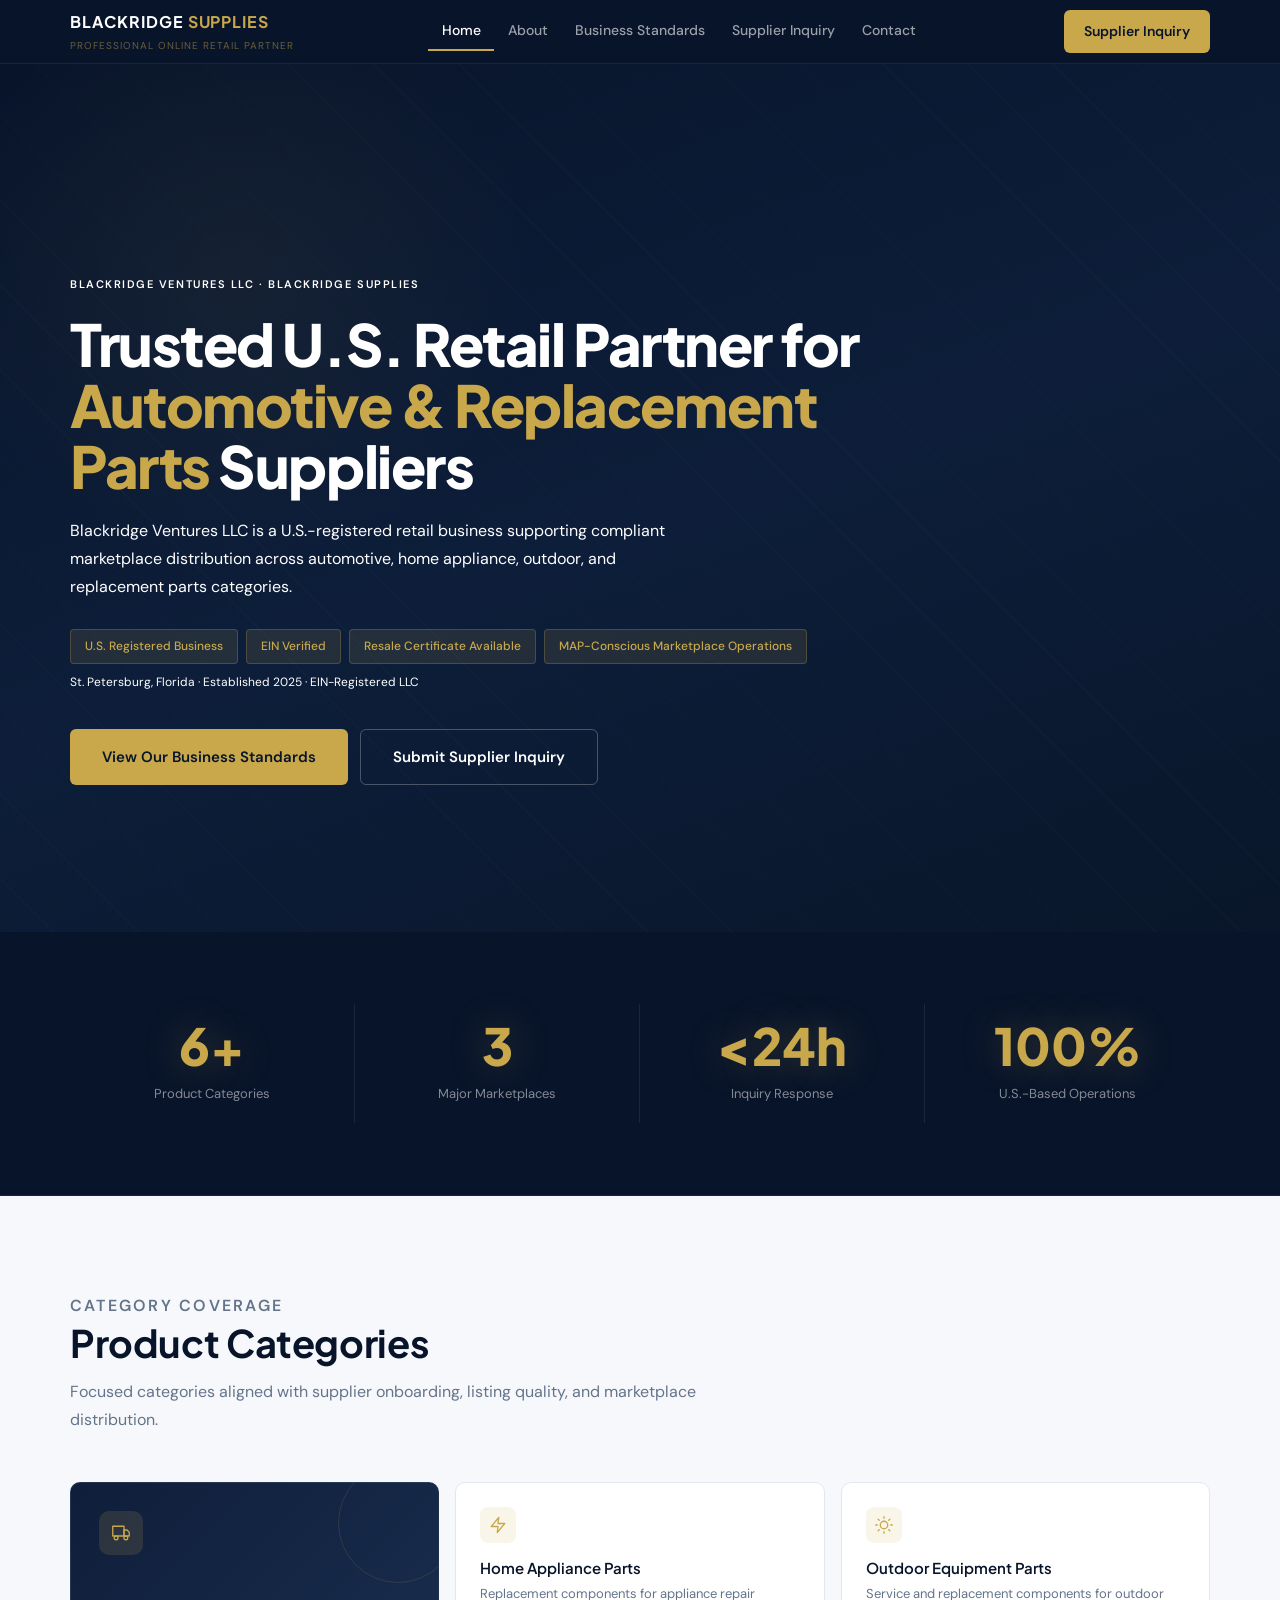
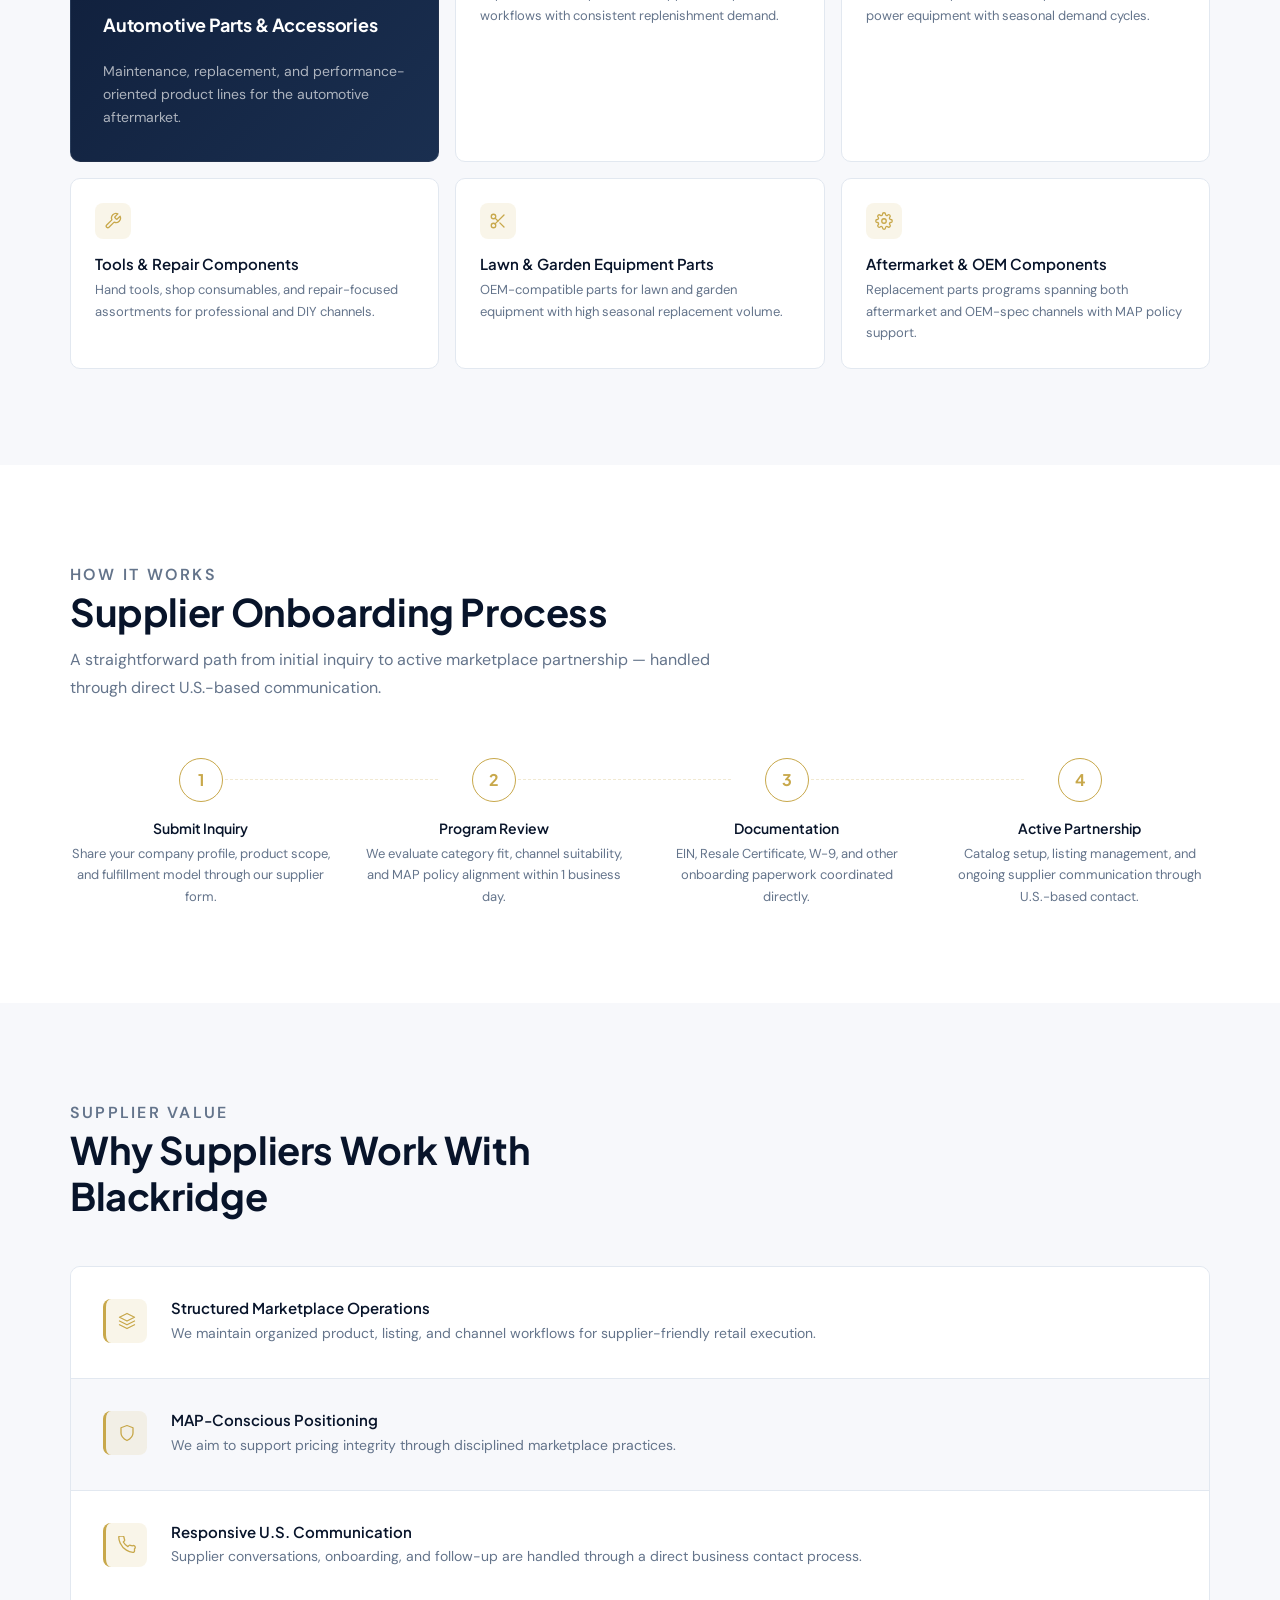
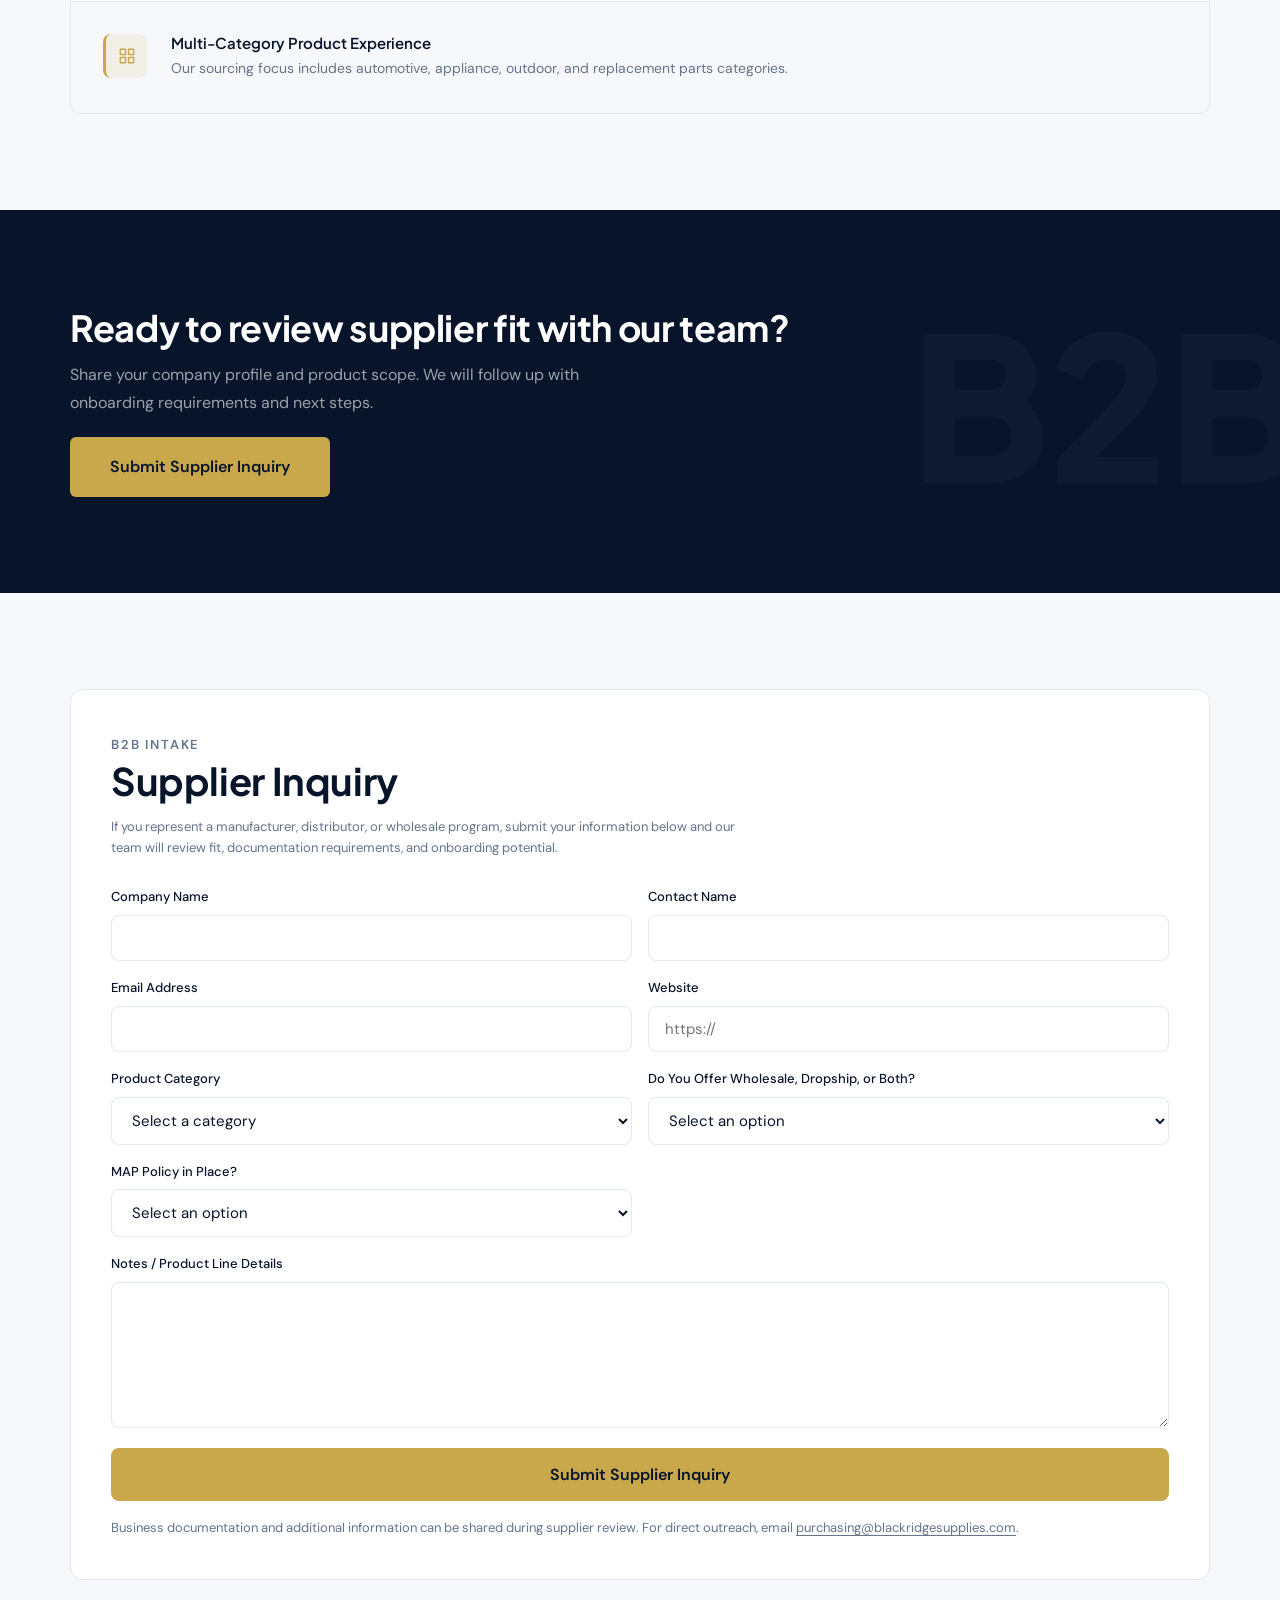
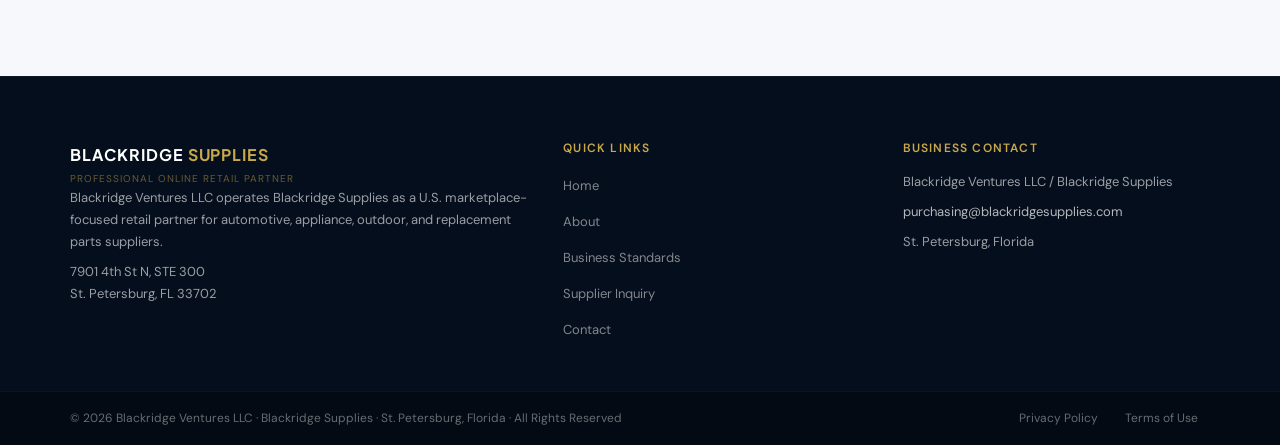
==== commit dd0e5cf7: "merge: UI/UX redesign — category grid, mobile fixes, SEO # Conflicts: #	css/styles.css" ====
--- a/index.html
+++ b/index.html
@@ -5,12 +5,17 @@
   <meta name="viewport" content="width=device-width, initial-scale=1.0">
   <title>Blackridge Supplies | Supplier Partnerships</title>
   <meta name="description" content="Blackridge Ventures LLC is a U.S.-registered retail business and marketplace partner for automotive, appliance, outdoor, and replacement parts suppliers.">
+  <meta name="theme-color" content="#08142A">
   <meta property="og:type" content="website">
   <meta property="og:title" content="Blackridge Supplies | Supplier Partnerships">
   <meta property="og:description" content="Blackridge Ventures LLC is a U.S.-registered retail business and marketplace partner for automotive, appliance, outdoor, and replacement parts suppliers.">
+  <meta property="og:url" content="https://blackridgesupplies.com/">
+  <meta property="og:image" content="https://blackridgesupplies.com/og-image.png">
   <meta name="twitter:card" content="summary">
   <meta name="twitter:title" content="Blackridge Supplies | Supplier Partnerships">
   <meta name="twitter:description" content="Blackridge Ventures LLC is a U.S.-registered retail business and marketplace partner for automotive, appliance, outdoor, and replacement parts suppliers.">
+  <meta name="twitter:image" content="https://blackridgesupplies.com/og-image.png">
+  <link rel="canonical" href="https://blackridgesupplies.com/">
   <link rel="icon" type="image/svg+xml" href="favicon.svg">
   <link rel="preconnect" href="https://fonts.googleapis.com">
   <link rel="preconnect" href="https://fonts.gstatic.com" crossorigin>
@@ -320,7 +325,7 @@
     </div>
     <div class="footer-bottom">
       <div class="container footer-bottom-inner">
-        <span>&copy; 2025 Blackridge Ventures LLC &middot; Blackridge Supplies &middot; St. Petersburg, Florida &middot; All Rights Reserved</span>
+        <span>&copy; <span id="year"></span> Blackridge Ventures LLC &middot; Blackridge Supplies &middot; St. Petersburg, Florida &middot; All Rights Reserved</span>
         <span class="footer-legal-links">
           <a href="privacy.html">Privacy Policy</a>
           <a href="terms.html">Terms of Use</a>
@@ -328,6 +333,9 @@
       </div>
     </div>
   </footer>
+  <script>
+    document.getElementById('year').textContent = new Date().getFullYear();
+  </script>
   <script>
     (function () {
       var forms = document.querySelectorAll(".contact-form");
@@ -365,6 +373,7 @@
       function closeMenu() {
         toggle.setAttribute("aria-expanded", "false");
         toggle.setAttribute("aria-label", "Open navigation menu");
+        toggle.classList.remove("is-open");
         menu.classList.remove("is-open");
         menu.hidden = true;
       }
@@ -372,13 +381,15 @@
       function openMenu() {
         toggle.setAttribute("aria-expanded", "true");
         toggle.setAttribute("aria-label", "Close navigation menu");
+        toggle.classList.add("is-open");
         menu.hidden = false;
         requestAnimationFrame(function () {
           menu.classList.add("is-open");
         });
       }
 
-      toggle.addEventListener("click", function () {
+      toggle.addEventListener("click", function (event) {
+        event.stopPropagation();
         var isExpanded = toggle.getAttribute("aria-expanded") === "true";
         if (isExpanded) {
           closeMenu();
@@ -391,6 +402,12 @@
         link.addEventListener("click", closeMenu);
       });
 
+      document.addEventListener("click", function (event) {
+        if (toggle.getAttribute("aria-expanded") === "true" && !header.contains(event.target)) {
+          closeMenu();
+        }
+      });
+
       document.addEventListener("keydown", function (event) {
         if (event.key === "Escape") closeMenu();
       });
--- a/css/styles.css
+++ b/css/styles.css
@@ -175,6 +175,17 @@
   border-color: rgba(255, 255, 255, 0.35);
 }
 
+.btn-light-dark {
+  background: transparent;
+  color: var(--text-primary);
+  border: 1px solid var(--border);
+}
+
+.btn-light-dark:hover {
+  background: var(--surface);
+  border-color: #cbd5e1;
+}
+
 .btn[disabled] {
   opacity: 0.6;
   cursor: not-allowed;
@@ -203,27 +214,50 @@
   width: 40px;
   height: 36px;
   padding: 0;
+  position: relative;
   align-items: center;
   justify-content: center;
-  flex-direction: column;
-  gap: 4px;
   cursor: pointer;
+  z-index: 1001;
 }
 
 .mobile-nav-toggle span {
-  width: 16px;
-  height: 1.5px;
-  background: rgba(255, 255, 255, 0.7);
+  position: absolute;
+  left: 50%;
+  width: 24px;
+  height: 2px;
+  margin-left: -12px;
+  background: var(--white);
   border-radius: 2px;
+  transition: transform 0.2s ease, opacity 0.2s ease, top 0.2s ease;
+}
+
+.mobile-nav-toggle span:nth-child(1) { top: 11px; }
+.mobile-nav-toggle span:nth-child(2) { top: 17px; }
+.mobile-nav-toggle span:nth-child(3) { top: 23px; }
+
+.mobile-nav-toggle.is-open span:nth-child(1) {
+  top: 17px;
+  transform: rotate(45deg);
+}
+
+.mobile-nav-toggle.is-open span:nth-child(2) { opacity: 0; }
+
+.mobile-nav-toggle.is-open span:nth-child(3) {
+  top: 17px;
+  transform: rotate(-45deg);
 }
 
 .mobile-menu {
-  border-top: 1px solid var(--border-dark);
   background: var(--navy);
-  padding: 0.75rem 0 1rem;
+  width: 100%;
+  border-top: 1px solid rgba(255, 255, 255, 0.07);
+  padding: 0;
   opacity: 0;
   transform: translateY(-8px);
   transition: opacity 0.2s ease, transform 0.2s ease;
+  box-shadow: 0 18px 40px rgba(0, 0, 0, 0.24);
+  z-index: 1000;
 }
 
 .mobile-menu.is-open {
@@ -244,15 +278,16 @@
   font-family: "DM Sans", system-ui, sans-serif;
   font-size: 0.9rem;
   font-weight: 500;
-  color: rgba(255, 255, 255, 0.6);
-  padding: 0.65rem 0.25rem;
+  color: rgba(255, 255, 255, 0.72);
+  padding: 16px 24px;
+  border-bottom: 1px solid rgba(255, 255, 255, 0.07);
 }
 
 .mobile-menu a:hover { color: var(--white); }
 
 .mobile-menu-cta {
-  width: 100%;
-  margin-top: 0.75rem;
+  margin: 16px 24px 18px;
+  width: calc(100% - 48px);
 }
 
 /* ============================================================
@@ -268,9 +303,9 @@
 .hero-home {
   min-height: 100vh;
   display: flex;
-  align-items: flex-start;
-  padding-top: 120px;
-  padding-bottom: 80px;
+  align-items: center;
+  padding-top: 64px;
+  padding-bottom: 32px;
   background:
     repeating-linear-gradient(
       45deg,
@@ -430,6 +465,14 @@
   border-bottom: 1px solid var(--border-dark);
 }
 
+@media (min-width: 769px) {
+  .stats-block {
+    margin-top: -32px;
+    position: relative;
+    z-index: 2;
+  }
+}
+
 .stats-grid {
   display: grid;
   grid-template-columns: repeat(4, 1fr);
@@ -569,21 +612,44 @@
   display: grid;
   grid-template-columns: repeat(3, 1fr);
   gap: 1rem;
+  align-items: stretch;
 }
 
 .category-featured {
-  background: var(--navy);
+  position: relative;
+  overflow: hidden;
+  background: linear-gradient(135deg, #0F1E3A 0%, #1a2f50 100%);
   border: 1px solid var(--border-dark);
   border-radius: var(--radius);
   padding: 2rem;
+  height: 100%;
+  min-height: 280px;
   display: flex;
   flex-direction: column;
+  justify-content: flex-end;
   gap: 1rem;
   color: var(--white);
   transition: var(--transition);
 }
 
+.category-featured::after {
+  content: "";
+  position: absolute;
+  width: 120px;
+  height: 120px;
+  border-radius: 999px;
+  border: 1px solid rgba(200, 168, 75, 0.15);
+  top: -20px;
+  right: -20px;
+}
+
 .category-featured .card-icon {
+  position: absolute;
+  top: 28px;
+  left: 28px;
+  width: 44px;
+  height: 44px;
+  border-radius: 10px;
   background: rgba(200, 168, 75, 0.15);
   margin-bottom: 0;
   flex-shrink: 0;
@@ -592,15 +658,15 @@
 .category-featured .card-icon svg { stroke: var(--gold); }
 
 .category-featured h3 {
-  font-size: 1rem;
+  font-size: 1.125rem;
   font-weight: 700;
   color: var(--white);
-  margin-bottom: 0.25rem;
+  margin-bottom: 8px;
   letter-spacing: -0.01em;
 }
 
 .category-featured p {
-  color: rgba(255, 255, 255, 0.55);
+  color: rgba(255, 255, 255, 0.65);
   font-size: 0.875rem;
   line-height: 1.65;
   margin-bottom: 0;
@@ -985,6 +1051,23 @@
   line-height: 1.75;
 }
 
+.not-found-wrap {
+  text-align: center;
+}
+
+.not-found-panel {
+  max-width: 760px;
+  margin: 0 auto;
+}
+
+.not-found-actions {
+  display: flex;
+  justify-content: center;
+  gap: 0.875rem;
+  flex-wrap: wrap;
+  margin-top: 1.75rem;
+}
+
 .narrow-content { max-width: 720px; }
 
 /* ============================================================
@@ -1154,7 +1237,16 @@
     display: none;
   }
 
-  .mobile-menu-wrap { display: block; }
+  .mobile-menu-wrap {
+    display: block;
+    position: absolute;
+    top: 100%;
+    left: 50%;
+    width: 100vw;
+    max-width: none;
+    transform: translateX(-50%);
+    z-index: 1000;
+  }
 
   .mobile-nav-toggle { display: inline-flex; }
 
@@ -1232,6 +1324,8 @@
 
   .hero-actions .btn { min-width: 0; width: 100%; }
 
+  .not-found-actions .btn { width: 100%; }
+
   .cta-banner { padding: 64px 0; }
 
   .cta-decorative {
